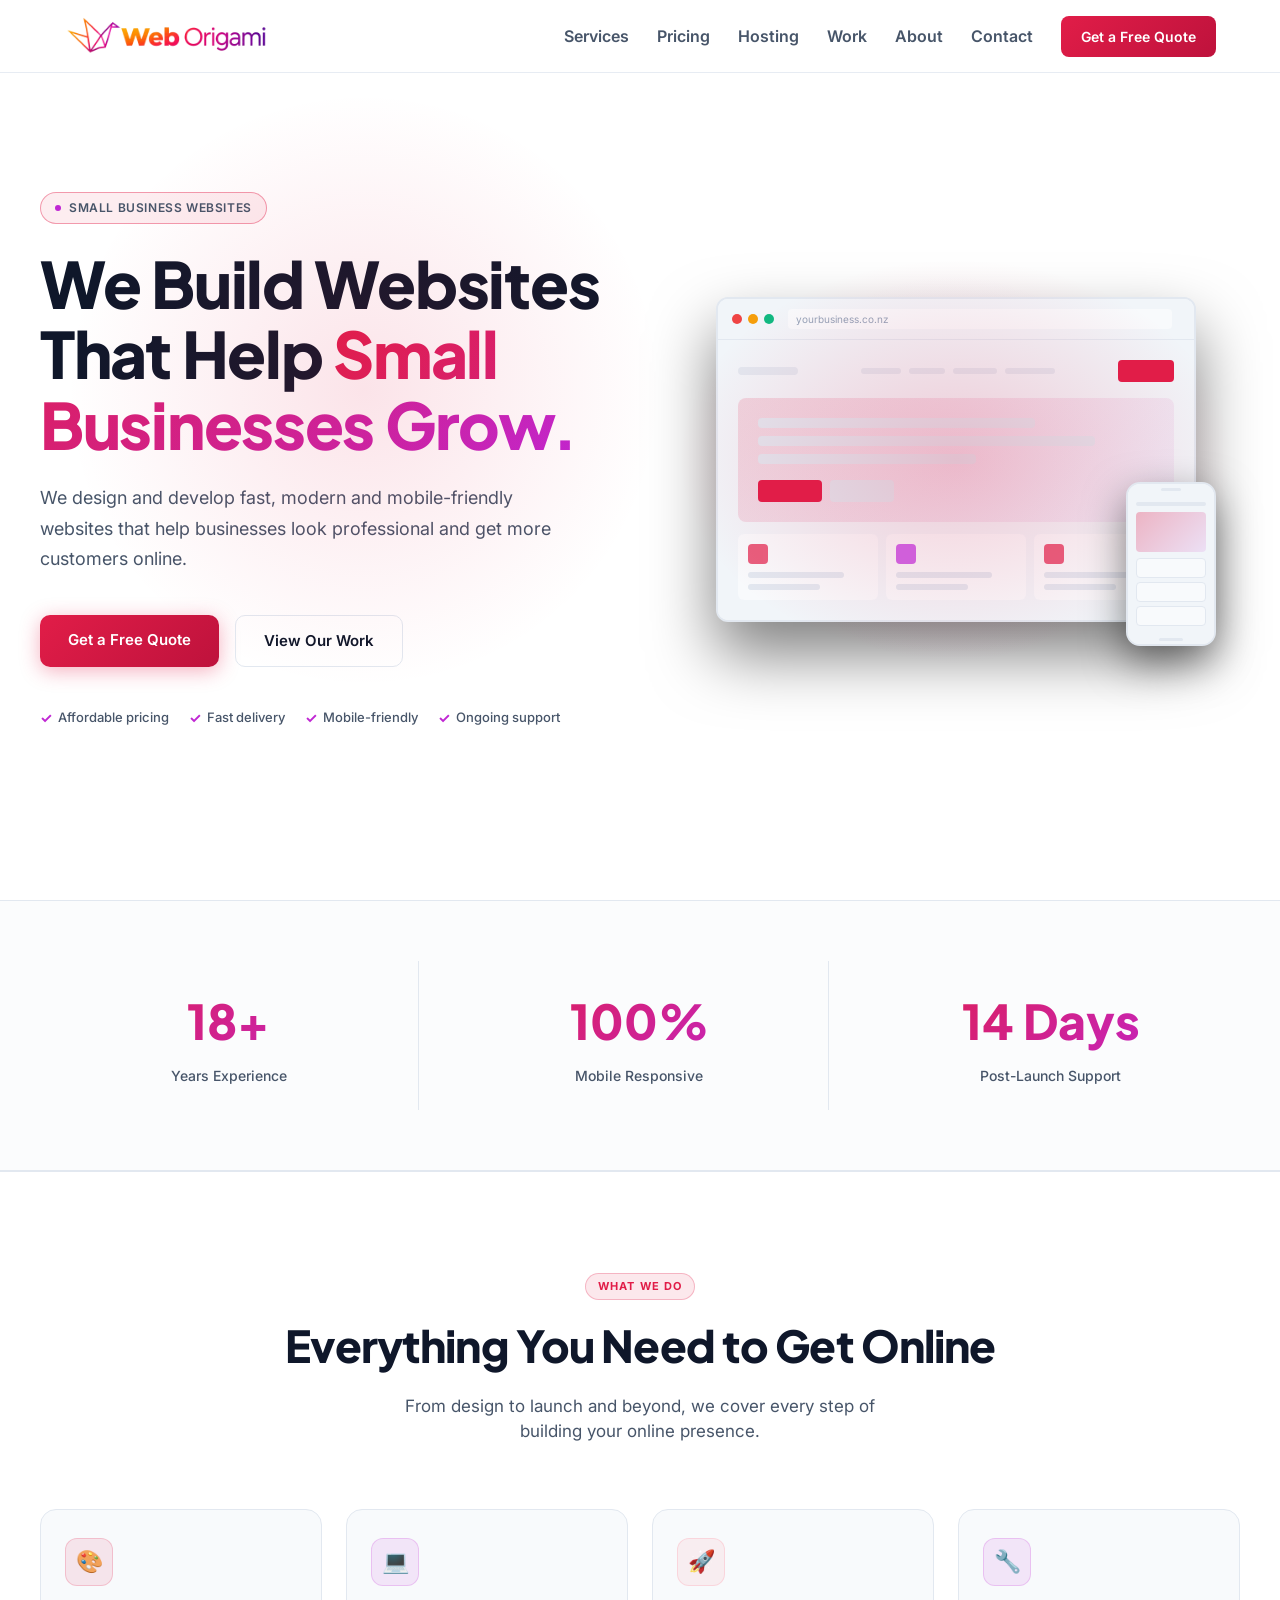
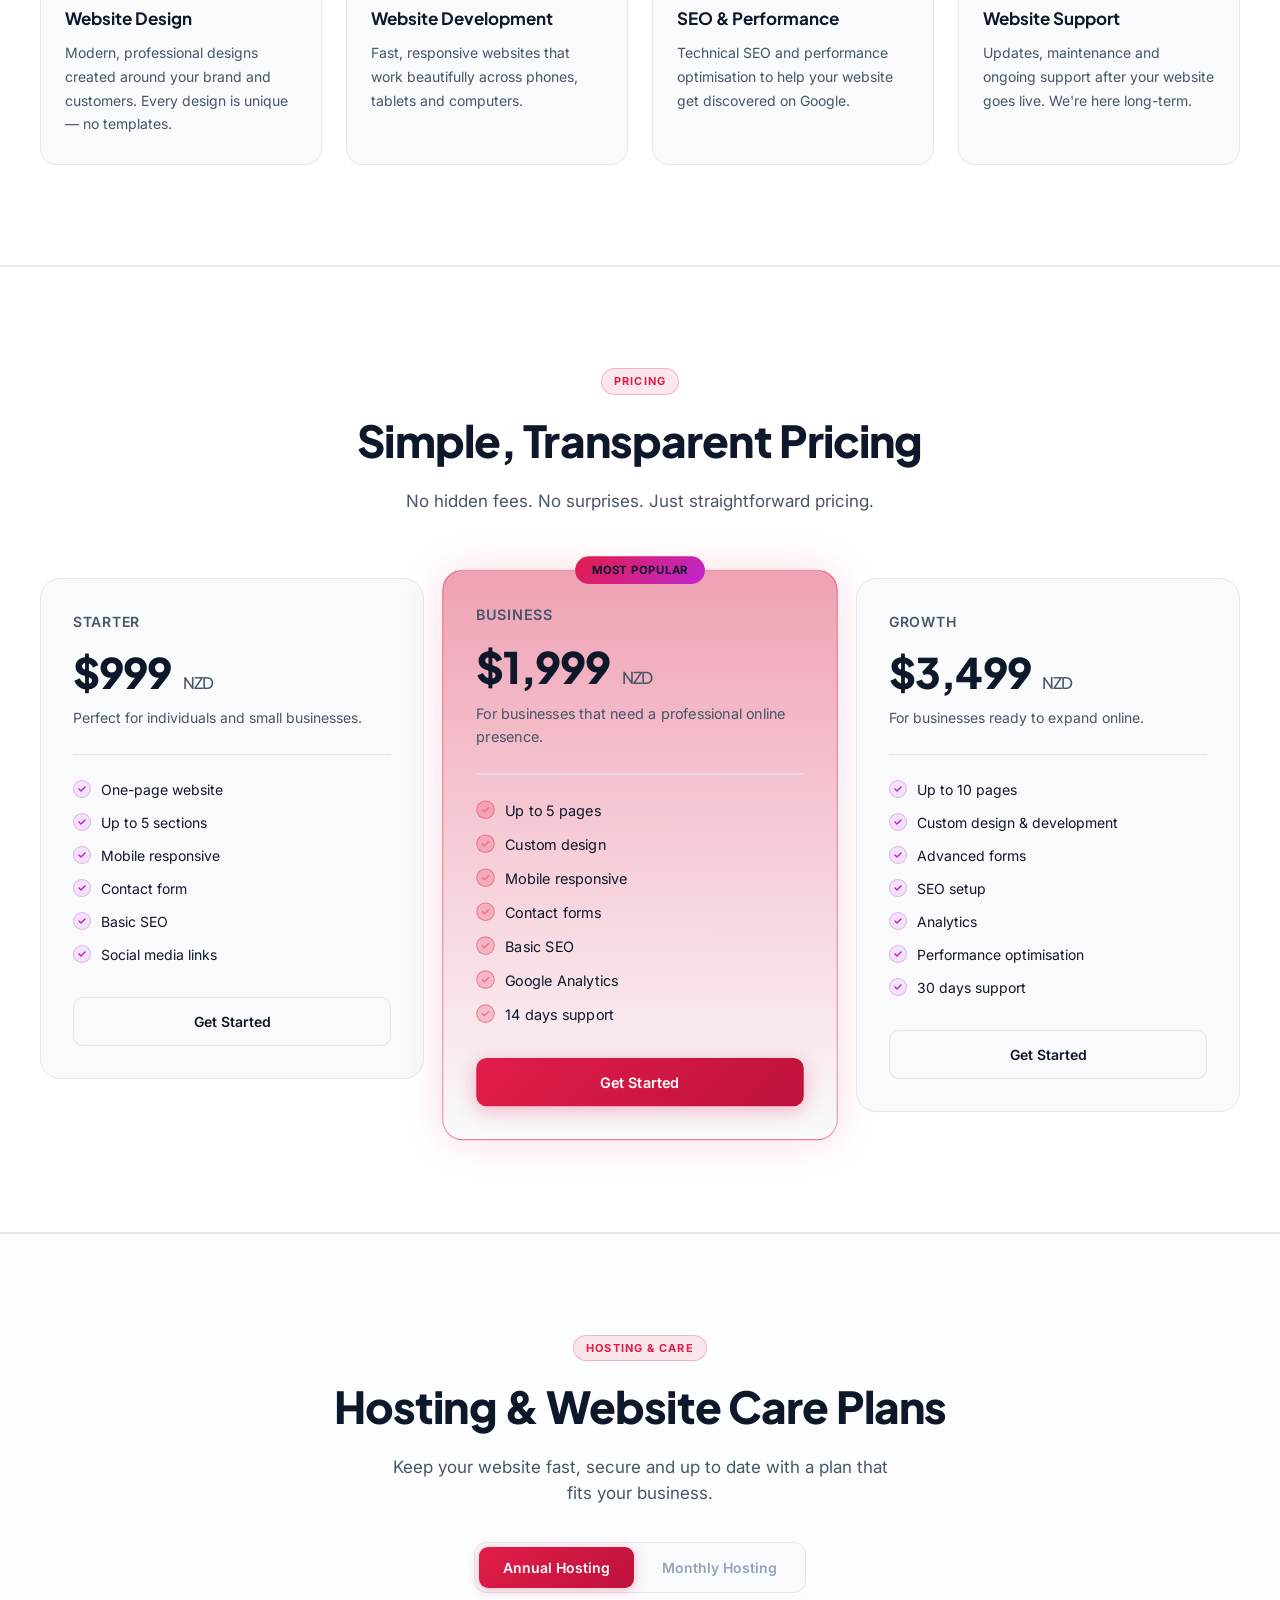
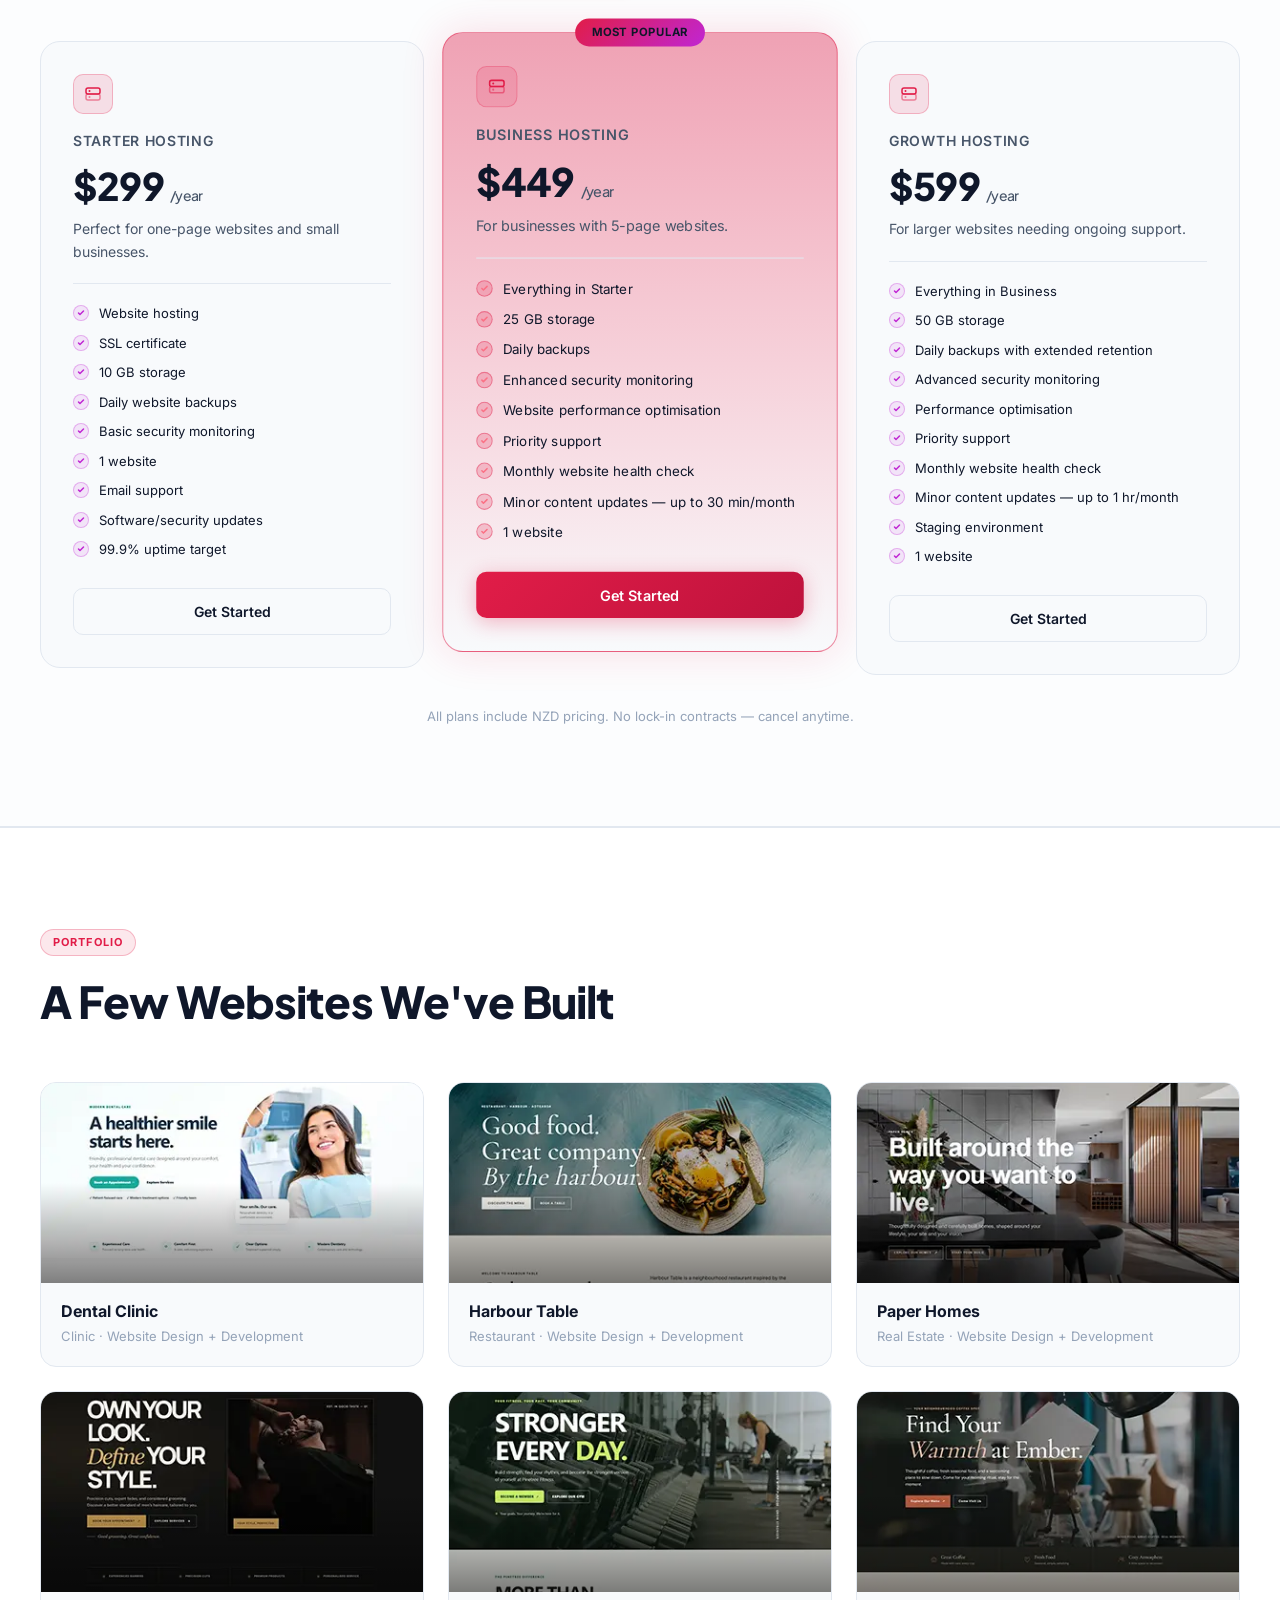
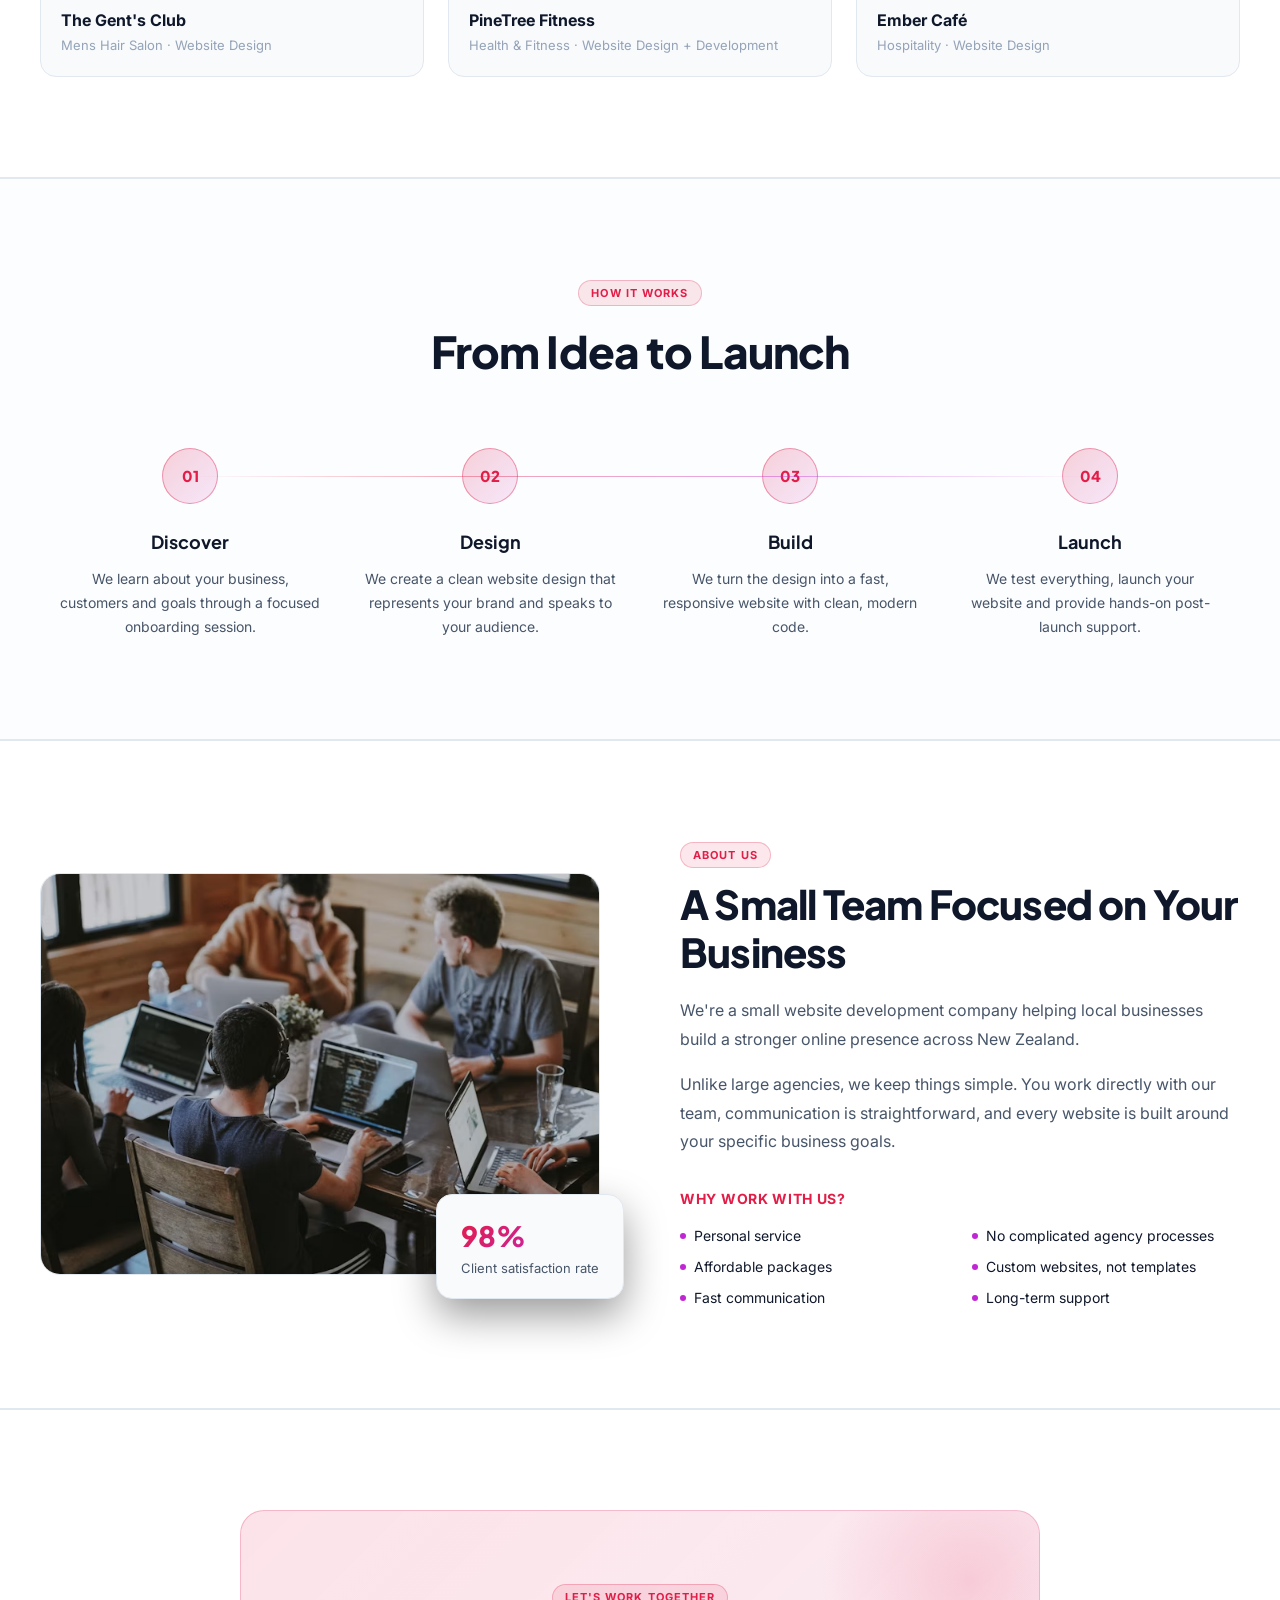
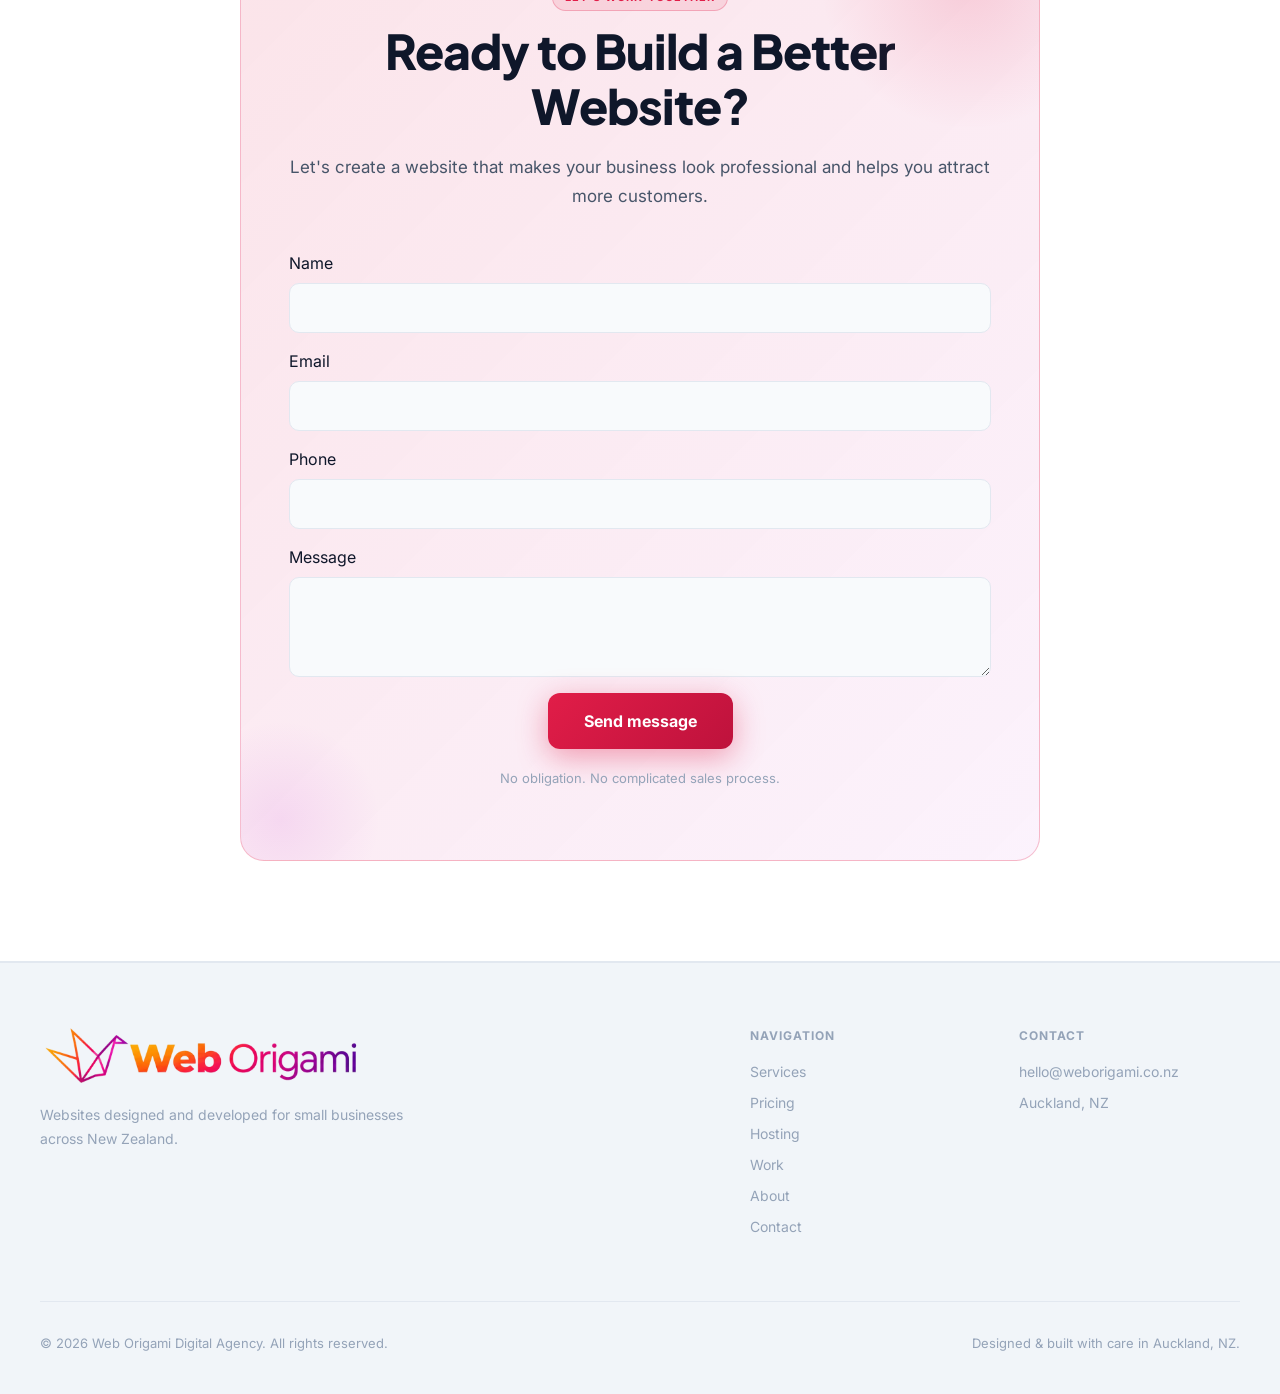
==== index.html @ ed92f31b "MInified CSS" ====
<!DOCTYPE html>
<html lang="en">

<head>
    <title>Web Design & Development NZ | Web Origami</title>
    <meta charset="utf-8" />
    <meta content="width=device-width, initial-scale=1.0" name="viewport" />
    <meta name="description"
        content="Professional website design and development in New Zealand. Web Origami builds fast, mobile-friendly websites for small businesses, with SEO and ongoing support.">
    <meta name="keywords"
        content="web design NZ, website development New Zealand, small business websites, website designer NZ, SEO services NZ">
    <link rel="canonical" href="https://www.weborigami.co.nz/">
    <meta name="robots" content="index, follow">
    <meta property="og:type" content="website">
    <meta property="og:locale" content="en_NZ">
    <meta property="og:site_name" content="Web Origami">
    <meta property="og:title" content="Web Design & Development NZ | Web Origami">
    <meta property="og:description"
        content="Professional website design and development in New Zealand. Web Origami builds fast, mobile-friendly websites for small businesses, with SEO and ongoing support.">
    <meta property="og:url" content="https://www.weborigami.co.nz/">
    <meta property="og:image" content="images/Web-Origami-Logo.webp">
    <link rel=" icon" type="image/x-icon" href="images/favicon.webp">
    <link href="css/style-min.css" id="style-css" media="all" rel="stylesheet" />

    <!-- Google tag (gtag.js) -->
    <script async src="https://www.googletagmanager.com/gtag/js?id=G-0HJK8089E1"></script>
    <script>
        window.dataLayer = window.dataLayer || [];
        function gtag() { dataLayer.push(arguments); }
        gtag('js', new Date());

        gtag('config', 'G-0HJK8089E1');
    </script>
</head>

<body>
    <div id="root">
        <div>
            <nav role="navigation">
                <div>
                    <a href="/" id="logo" role="banner">
                        <img alt="Web Origami Digital Agency" src="images/Web-Origami-Logo.webp" />
                    </a>
                    <div class="desktop-nav">
                        <a href="#services">
                            Services
                        </a>
                        <a href="#pricing">
                            Pricing
                        </a>
                        <a href="#hosting">
                            Hosting
                        </a>
                        <a href="#work">
                            Work
                        </a>
                        <a href="#about">
                            About
                        </a>
                        <a href="#contact">
                            Contact
                        </a>
                        <a class="nav-btn" href="#contact">
                            Get a Free Quote
                        </a>
                    </div>
                    <button class="mobile-burger">
                        <svg fill="none" height="22" viewbox="0 0 22 22" width="22">
                            <path class="mobile-menu-icon" d="M3 6h16M3 11h16M3 16h16" stroke="rgb(15, 23, 42)"
                                stroke-linecap="round" stroke-width="2">
                            </path>
                        </svg>
                    </button>
                </div>
            </nav>
            <main role="main">
                <section id="home">
                    <div class="hero-grid-col1-bg">
                    </div>
                    <div class="hero-grid-col2-bg">
                    </div>
                    <div id="hero-content">
                        <div class="hero-grid">
                            <div>
                                <div class="eyebrow">
                                    <div class="eyebrow-dot">
                                    </div>
                                    <span class="eyebrow-txt">
                                        Small Business Websites
                                    </span>
                                </div>
                                <h1>
                                    We Build Websites That Help
                                    <span>
                                        Small
                                        Businesses Grow.
                                    </span>
                                </h1>
                                <p>
                                    We design and develop fast, modern and mobile-friendly websites that help businesses
                                    look professional and get more customers online.
                                </p>
                                <div class="buttons">
                                    <a class="btn-dark" href="#contact">
                                        Get
                                        a Free Quote
                                    </a>
                                    <a class="btn-light" href="#work">
                                        View
                                        Our Work
                                    </a>
                                </div>
                                <div class="usp-bar">
                                    <div>
                                        <span class="dot">
                                            &checkmark;
                                        </span>
                                        <span class="txt">
                                            Affordable
                                            pricing
                                        </span>
                                    </div>
                                    <div>
                                        <span class="dot">
                                            &checkmark;
                                        </span>
                                        <span class="txt">
                                            Fast
                                            delivery
                                        </span>
                                    </div>
                                    <div>
                                        <span class="dot">
                                            &checkmark;
                                        </span>
                                        <span class="txt">
                                            Mobile-friendly
                                        </span>
                                    </div>
                                    <div>
                                        <span class="dot">
                                            &checkmark;
                                        </span>
                                        <span class="txt">
                                            Ongoing
                                            support
                                        </span>
                                    </div>
                                </div>
                            </div>
                            <div class="hero-mockup inline-style-001">
                                <div class="inline-style-002">
                                    <div class="inline-style-003">
                                    </div>
                                    <div class="inline-style-004">
                                        <div class="inline-style-005">
                                            <div class="inline-style-006">
                                            </div>
                                            <div class="inline-style-007">
                                            </div>
                                            <div class="inline-style-008">
                                            </div>
                                            <div class="inline-style-009">
                                                <span class="inline-style-010">
                                                    yourbusiness.co.nz
                                                </span>
                                            </div>
                                        </div>
                                        <div class="inline-style-011">
                                            <div class="inline-style-012">
                                                <div class="inline-style-013">
                                                </div>
                                                <div class="inline-style-014">
                                                    <div class="inline-style-015">
                                                    </div>
                                                    <div class="inline-style-016">
                                                    </div>
                                                    <div class="inline-style-017">
                                                    </div>
                                                    <div class="inline-style-018">
                                                    </div>
                                                </div>
                                                <div class="inline-style-019">
                                                </div>
                                            </div>
                                            <div class="inline-style-020">
                                                <div class="inline-style-021">
                                                </div>
                                                <div class="inline-style-022">
                                                </div>
                                                <div class="inline-style-023">
                                                </div>
                                                <div class="inline-style-014">
                                                    <div class="inline-style-024">
                                                    </div>
                                                    <div class="inline-style-025">
                                                    </div>
                                                </div>
                                            </div>
                                            <div class="inline-style-026">
                                                <div class="inline-style-027">
                                                    <div class="inline-style-028">
                                                    </div>
                                                    <div class="inline-style-029">
                                                    </div>
                                                    <div class="inline-style-030">
                                                    </div>
                                                </div>
                                                <div class="inline-style-027">
                                                    <div class="inline-style-031">
                                                    </div>
                                                    <div class="inline-style-029">
                                                    </div>
                                                    <div class="inline-style-030">
                                                    </div>
                                                </div>
                                                <div class="inline-style-027">
                                                    <div class="inline-style-028">
                                                    </div>
                                                    <div class="inline-style-029">
                                                    </div>
                                                    <div class="inline-style-030">
                                                    </div>
                                                </div>
                                            </div>
                                        </div>
                                    </div>
                                    <div class="inline-style-032">
                                        <div class="inline-style-033">
                                            <div class="inline-style-034">
                                            </div>
                                        </div>
                                        <div class="inline-style-035">
                                            <div class="inline-style-036">
                                            </div>
                                            <div class="inline-style-037">
                                            </div>
                                            <div class="inline-style-038">
                                            </div>
                                            <div class="inline-style-038">
                                            </div>
                                            <div class="inline-style-039">
                                            </div>
                                        </div>
                                        <div class="inline-style-033">
                                            <div class="inline-style-040">
                                            </div>
                                        </div>
                                    </div>
                                </div>
                            </div>
                        </div>
                    </div>
                </section>
                <section class="inline-style-041">
                    <div class="stats-grid inline-style-042">
                        <!-- <div class="stat-item inline-style-043">
                            <div class="inline-style-044">
                                50+
                            </div>
                            <div class="inline-style-045">
                                Websites Built
                            </div>
                        </div> -->
                        <div class="stat-item inline-style-043">
                            <div class="inline-style-044">
                                18+
                            </div>
                            <div class="inline-style-045">
                                Years Experience
                            </div>
                        </div>
                        <div class="stat-item inline-style-043">
                            <div class="inline-style-044">
                                100%
                            </div>
                            <div class="inline-style-045">
                                Mobile Responsive
                            </div>
                        </div>
                        <div class="stat-item inline-style-046">
                            <div class="inline-style-044">
                                14 Days
                            </div>
                            <div class="inline-style-045">
                                Post-Launch Support
                            </div>
                        </div>
                    </div>
                </section>
                <section class="inline-style-047" id="services">
                    <div class="inline-style-048">
                        <div class="inline-style-049">
                            <div class="inline-style-050">
                                What We Do
                            </div>
                            <h2 class="inline-style-051">
                                Everything You Need to Get Online
                            </h2>
                            <p class="inline-style-052">
                                From
                                design to launch and beyond, we cover every step of building your online presence.
                            </p>
                        </div>
                        <div class="services-grid inline-style-053">
                            <div class="inline-style-054">
                                <div class="inline-style-055">
                                    🎨
                                </div>
                                <h3 class="inline-style-056">
                                    Website Design
                                </h3>
                                <p class="inline-style-057">
                                    Modern, professional
                                    designs created around your brand and customers. Every design is unique &mdash; no
                                    templates.
                                </p>
                            </div>
                            <div class="inline-style-054">
                                <div class="inline-style-058">
                                    💻
                                </div>
                                <h3 class="inline-style-056">
                                    Website Development
                                </h3>
                                <p class="inline-style-057">
                                    Fast, responsive
                                    websites that work beautifully across phones, tablets and computers.
                                </p>
                            </div>
                            <div class="inline-style-054">
                                <div class="inline-style-059">
                                    🚀
                                </div>
                                <h3 class="inline-style-056">
                                    SEO &amp; Performance
                                </h3>
                                <p class="inline-style-057">
                                    Technical SEO and
                                    performance optimisation to help your website get discovered on Google.
                                </p>
                            </div>
                            <div class="inline-style-054">
                                <div class="inline-style-058">
                                    🔧
                                </div>
                                <h3 class="inline-style-056">
                                    Website Support
                                </h3>
                                <p class="inline-style-057">
                                    Updates, maintenance
                                    and ongoing support after your website goes live. We're here long-term.
                                </p>
                            </div>
                        </div>
                    </div>
                </section>
                <section class="inline-style-047" id="pricing">
                    <div class="inline-style-048">
                        <div class="inline-style-049">
                            <div class="inline-style-050">
                                Pricing
                            </div>
                            <h2 class="inline-style-051">
                                Simple, Transparent Pricing
                            </h2>
                            <p class="inline-style-060">
                                No hidden fees. No surprises. Just
                                straightforward pricing.
                            </p>
                        </div>
                        <div class="pricing-grid inline-style-061">
                            <div class="inline-style-062">
                                <div class="inline-style-063">
                                    Starter
                                </div>
                                <div class="inline-style-064">
                                    $999
                                    <span class="inline-style-065">
                                        NZD
                                    </span>
                                </div>
                                <p class="inline-style-066">
                                    Perfect for individuals and small businesses.
                                </p>
                                <div class="inline-style-067">
                                    <div class="inline-style-068">
                                        <div class="inline-style-069">
                                            <svg height="10" viewbox="0 0 10 10" width="10">
                                                <path d="M2 5l2 2 4-4" fill="none" stroke="#C026D3"
                                                    stroke-linecap="round" stroke-linejoin="round" stroke-width="1.5">
                                                </path>
                                            </svg>
                                        </div>
                                        <span class="inline-style-070">
                                            One-page
                                            website
                                        </span>
                                    </div>
                                    <div class="inline-style-068">
                                        <div class="inline-style-069">
                                            <svg height="10" viewbox="0 0 10 10" width="10">
                                                <path d="M2 5l2 2 4-4" fill="none" stroke="#C026D3"
                                                    stroke-linecap="round" stroke-linejoin="round" stroke-width="1.5">
                                                </path>
                                            </svg>
                                        </div>
                                        <span class="inline-style-070">
                                            Up to 5
                                            sections
                                        </span>
                                    </div>
                                    <div class="inline-style-068">
                                        <div class="inline-style-069">
                                            <svg height="10" viewbox="0 0 10 10" width="10">
                                                <path d="M2 5l2 2 4-4" fill="none" stroke="#C026D3"
                                                    stroke-linecap="round" stroke-linejoin="round" stroke-width="1.5">
                                                </path>
                                            </svg>
                                        </div>
                                        <span class="inline-style-070">
                                            Mobile
                                            responsive
                                        </span>
                                    </div>
                                    <div class="inline-style-068">
                                        <div class="inline-style-069">
                                            <svg height="10" viewbox="0 0 10 10" width="10">
                                                <path d="M2 5l2 2 4-4" fill="none" stroke="#C026D3"
                                                    stroke-linecap="round" stroke-linejoin="round" stroke-width="1.5">
                                                </path>
                                            </svg>
                                        </div>
                                        <span class="inline-style-070">
                                            Contact
                                            form
                                        </span>
                                    </div>
                                    <div class="inline-style-068">
                                        <div class="inline-style-069">
                                            <svg height="10" viewbox="0 0 10 10" width="10">
                                                <path d="M2 5l2 2 4-4" fill="none" stroke="#C026D3"
                                                    stroke-linecap="round" stroke-linejoin="round" stroke-width="1.5">
                                                </path>
                                            </svg>
                                        </div>
                                        <span class="inline-style-070">
                                            Basic
                                            SEO
                                        </span>
                                    </div>
                                    <div class="inline-style-068">
                                        <div class="inline-style-069">
                                            <svg height="10" viewbox="0 0 10 10" width="10">
                                                <path d="M2 5l2 2 4-4" fill="none" stroke="#C026D3"
                                                    stroke-linecap="round" stroke-linejoin="round" stroke-width="1.5">
                                                </path>
                                            </svg>
                                        </div>
                                        <span class="inline-style-070">
                                            Social media
                                            links
                                        </span>
                                    </div>
                                </div>
                                <a class="inline-style-071" href="#contact">
                                    Get
                                    Started
                                </a>
                            </div>
                            <div class="inline-style-072">
                                <div class="inline-style-073">
                                    Most Popular
                                </div>
                                <div class="inline-style-063">
                                    Business
                                </div>
                                <div class="inline-style-064">
                                    $1,999
                                    <span class="inline-style-065">
                                        NZD
                                    </span>
                                </div>
                                <p class="inline-style-066">
                                    For businesses that need a professional online presence.
                                </p>
                                <div class="inline-style-067">
                                    <div class="inline-style-068">
                                        <div class="inline-style-074">
                                            <svg height="10" viewbox="0 0 10 10" width="10">
                                                <path d="M2 5l2 2 4-4" fill="none" stroke="#FB7185"
                                                    stroke-linecap="round" stroke-linejoin="round" stroke-width="1.5">
                                                </path>
                                            </svg>
                                        </div>
                                        <span class="inline-style-070">
                                            Up to 5
                                            pages
                                        </span>
                                    </div>
                                    <div class="inline-style-068">
                                        <div class="inline-style-074">
                                            <svg height="10" viewbox="0 0 10 10" width="10">
                                                <path d="M2 5l2 2 4-4" fill="none" stroke="#FB7185"
                                                    stroke-linecap="round" stroke-linejoin="round" stroke-width="1.5">
                                                </path>
                                            </svg>
                                        </div>
                                        <span class="inline-style-070">
                                            Custom
                                            design
                                        </span>
                                    </div>
                                    <div class="inline-style-068">
                                        <div class="inline-style-074">
                                            <svg height="10" viewbox="0 0 10 10" width="10">
                                                <path d="M2 5l2 2 4-4" fill="none" stroke="#FB7185"
                                                    stroke-linecap="round" stroke-linejoin="round" stroke-width="1.5">
                                                </path>
                                            </svg>
                                        </div>
                                        <span class="inline-style-070">
                                            Mobile
                                            responsive
                                        </span>
                                    </div>
                                    <div class="inline-style-068">
                                        <div class="inline-style-074">
                                            <svg height="10" viewbox="0 0 10 10" width="10">
                                                <path d="M2 5l2 2 4-4" fill="none" stroke="#FB7185"
                                                    stroke-linecap="round" stroke-linejoin="round" stroke-width="1.5">
                                                </path>
                                            </svg>
                                        </div>
                                        <span class="inline-style-070">
                                            Contact
                                            forms
                                        </span>
                                    </div>
                                    <div class="inline-style-068">
                                        <div class="inline-style-074">
                                            <svg height="10" viewbox="0 0 10 10" width="10">
                                                <path d="M2 5l2 2 4-4" fill="none" stroke="#FB7185"
                                                    stroke-linecap="round" stroke-linejoin="round" stroke-width="1.5">
                                                </path>
                                            </svg>
                                        </div>
                                        <span class="inline-style-070">
                                            Basic
                                            SEO
                                        </span>
                                    </div>
                                    <div class="inline-style-068">
                                        <div class="inline-style-074">
                                            <svg height="10" viewbox="0 0 10 10" width="10">
                                                <path d="M2 5l2 2 4-4" fill="none" stroke="#FB7185"
                                                    stroke-linecap="round" stroke-linejoin="round" stroke-width="1.5">
                                                </path>
                                            </svg>
                                        </div>
                                        <span class="inline-style-070">
                                            Google
                                            Analytics
                                        </span>
                                    </div>
                                    <div class="inline-style-068">
                                        <div class="inline-style-074">
                                            <svg height="10" viewbox="0 0 10 10" width="10">
                                                <path d="M2 5l2 2 4-4" fill="none" stroke="#FB7185"
                                                    stroke-linecap="round" stroke-linejoin="round" stroke-width="1.5">
                                                </path>
                                            </svg>
                                        </div>
                                        <span class="inline-style-070">
                                            14 days
                                            support
                                        </span>
                                    </div>
                                </div>
                                <a class="inline-style-075" href="#contact">
                                    Get
                                    Started
                                </a>
                            </div>
                            <div class="inline-style-062">
                                <div class="inline-style-063">
                                    Growth
                                </div>
                                <div class="inline-style-064">
                                    $3,499
                                    <span class="inline-style-065">
                                        NZD
                                    </span>
                                </div>
                                <p class="inline-style-066">
                                    For businesses ready to expand online.
                                </p>
                                <div class="inline-style-067">
                                    <div class="inline-style-068">
                                        <div class="inline-style-069">
                                            <svg height="10" viewbox="0 0 10 10" width="10">
                                                <path d="M2 5l2 2 4-4" fill="none" stroke="#C026D3"
                                                    stroke-linecap="round" stroke-linejoin="round" stroke-width="1.5">
                                                </path>
                                            </svg>
                                        </div>
                                        <span class="inline-style-070">
                                            Up to 10
                                            pages
                                        </span>
                                    </div>
                                    <div class="inline-style-068">
                                        <div class="inline-style-069">
                                            <svg height="10" viewbox="0 0 10 10" width="10">
                                                <path d="M2 5l2 2 4-4" fill="none" stroke="#C026D3"
                                                    stroke-linecap="round" stroke-linejoin="round" stroke-width="1.5">
                                                </path>
                                            </svg>
                                        </div>
                                        <span class="inline-style-070">
                                            Custom design
                                            &amp; development
                                        </span>
                                    </div>
                                    <div class="inline-style-068">
                                        <div class="inline-style-069">
                                            <svg height="10" viewbox="0 0 10 10" width="10">
                                                <path d="M2 5l2 2 4-4" fill="none" stroke="#C026D3"
                                                    stroke-linecap="round" stroke-linejoin="round" stroke-width="1.5">
                                                </path>
                                            </svg>
                                        </div>
                                        <span class="inline-style-070">
                                            Advanced
                                            forms
                                        </span>
                                    </div>
                                    <div class="inline-style-068">
                                        <div class="inline-style-069">
                                            <svg height="10" viewbox="0 0 10 10" width="10">
                                                <path d="M2 5l2 2 4-4" fill="none" stroke="#C026D3"
                                                    stroke-linecap="round" stroke-linejoin="round" stroke-width="1.5">
                                                </path>
                                            </svg>
                                        </div>
                                        <span class="inline-style-070">
                                            SEO
                                            setup
                                        </span>
                                    </div>
                                    <div class="inline-style-068">
                                        <div class="inline-style-069">
                                            <svg height="10" viewbox="0 0 10 10" width="10">
                                                <path d="M2 5l2 2 4-4" fill="none" stroke="#C026D3"
                                                    stroke-linecap="round" stroke-linejoin="round" stroke-width="1.5">
                                                </path>
                                            </svg>
                                        </div>
                                        <span class="inline-style-070">
                                            Analytics
                                        </span>
                                    </div>
                                    <div class="inline-style-068">
                                        <div class="inline-style-069">
                                            <svg height="10" viewbox="0 0 10 10" width="10">
                                                <path d="M2 5l2 2 4-4" fill="none" stroke="#C026D3"
                                                    stroke-linecap="round" stroke-linejoin="round" stroke-width="1.5">
                                                </path>
                                            </svg>
                                        </div>
                                        <span class="inline-style-070">
                                            Performance
                                            optimisation
                                        </span>
                                    </div>
                                    <div class="inline-style-068">
                                        <div class="inline-style-069">
                                            <svg height="10" viewbox="0 0 10 10" width="10">
                                                <path d="M2 5l2 2 4-4" fill="none" stroke="#C026D3"
                                                    stroke-linecap="round" stroke-linejoin="round" stroke-width="1.5">
                                                </path>
                                            </svg>
                                        </div>
                                        <span class="inline-style-070">
                                            30 days
                                            support
                                        </span>
                                    </div>
                                </div>
                                <a class="inline-style-071" href="#contact">
                                    Get
                                    Started
                                </a>
                            </div>
                        </div>
                    </div>
                </section>
                <section class="inline-style-076" id="hosting">
                    <div class="inline-style-048">
                        <div class="inline-style-077">
                            <div class="inline-style-050">
                                Hosting &amp; Care
                            </div>
                            <h2 class="inline-style-051">
                                Hosting &amp; Website Care Plans
                            </h2>
                            <p class="inline-style-078">
                                Keep your website fast, secure and up to date with a plan that fits your business.
                            </p>
                            <div class="inline-style-079">
                                <button id="annualhosting" class="inline-style-080">
                                    Annual
                                    Hosting
                                </button>
                                <button id="monthlyhosting" class="inline-style-081">
                                    Monthly
                                    Hosting
                                </button>
                            </div>
                        </div>
                        <div class="hosting-grid inline-style-061">
                            <div id="starterhosting" class="inline-style-062">
                                <div class="inline-style-082">
                                    <svg fill="none" height="18" viewbox="0 0 18 18" width="18">
                                        <path d="M2 5a2 2 0 012-2h10a2 2 0 012 2v2a2 2 0 01-2 2H4a2 2 0 01-2-2V5z"
                                            stroke="#E11D48" stroke-width="1.5">
                                        </path>
                                        <path d="M2 11a2 2 0 012-2h10a2 2 0 012 2v2a2 2 0 01-2 2H4a2 2 0 01-2-2v-2z"
                                            stroke="#E11D48" stroke-opacity="0.5" stroke-width="1.5">
                                        </path>
                                        <circle cx="5.5" cy="6" fill="#E11D48" r="1">
                                        </circle>
                                        <circle cx="5.5" cy="12" fill="#E11D48" fill-opacity="0.5" r="1">
                                        </circle>
                                    </svg>
                                </div>
                                <div class="inline-style-083">
                                    Starter Hosting
                                </div>
                                <div class="inline-style-084">
                                    $<span class="price">299</span>
                                    <span class="inline-style-045">
                                        /year
                                    </span>
                                </div>
                                <p class="inline-style-085">
                                    Perfect for one-page websites and small businesses.
                                </p>
                                <div class="inline-style-086">
                                    <div class="inline-style-087">
                                        <div class="inline-style-088">
                                            <svg height="8" viewbox="0 0 8 8" width="8">
                                                <path d="M1.5 4l1.5 1.5L6.5 2" fill="none" stroke="#C026D3"
                                                    stroke-linecap="round" stroke-linejoin="round" stroke-width="1.5">
                                                </path>
                                            </svg>
                                        </div>
                                        <span class="inline-style-089">
                                            Website
                                            hosting
                                        </span>
                                    </div>
                                    <div class="inline-style-087">
                                        <div class="inline-style-088">
                                            <svg height="8" viewbox="0 0 8 8" width="8">
                                                <path d="M1.5 4l1.5 1.5L6.5 2" fill="none" stroke="#C026D3"
                                                    stroke-linecap="round" stroke-linejoin="round" stroke-width="1.5">
                                                </path>
                                            </svg>
                                        </div>
                                        <span class="inline-style-089">
                                            SSL
                                            certificate
                                        </span>
                                    </div>
                                    <div class="inline-style-087">
                                        <div class="inline-style-088">
                                            <svg height="8" viewbox="0 0 8 8" width="8">
                                                <path d="M1.5 4l1.5 1.5L6.5 2" fill="none" stroke="#C026D3"
                                                    stroke-linecap="round" stroke-linejoin="round" stroke-width="1.5">
                                                </path>
                                            </svg>
                                        </div>
                                        <span class="inline-style-089">
                                            10 GB
                                            storage
                                        </span>
                                    </div>
                                    <div class="inline-style-087">
                                        <div class="inline-style-088">
                                            <svg height="8" viewbox="0 0 8 8" width="8">
                                                <path d="M1.5 4l1.5 1.5L6.5 2" fill="none" stroke="#C026D3"
                                                    stroke-linecap="round" stroke-linejoin="round" stroke-width="1.5">
                                                </path>
                                            </svg>
                                        </div>
                                        <span class="inline-style-089">
                                            Daily
                                            website
                                            backups
                                        </span>
                                    </div>
                                    <div class="inline-style-087">
                                        <div class="inline-style-088">
                                            <svg height="8" viewbox="0 0 8 8" width="8">
                                                <path d="M1.5 4l1.5 1.5L6.5 2" fill="none" stroke="#C026D3"
                                                    stroke-linecap="round" stroke-linejoin="round" stroke-width="1.5">
                                                </path>
                                            </svg>
                                        </div>
                                        <span class="inline-style-089">
                                            Basic
                                            security monitoring
                                        </span>
                                    </div>
                                    <div class="inline-style-087">
                                        <div class="inline-style-088">
                                            <svg height="8" viewbox="0 0 8 8" width="8">
                                                <path d="M1.5 4l1.5 1.5L6.5 2" fill="none" stroke="#C026D3"
                                                    stroke-linecap="round" stroke-linejoin="round" stroke-width="1.5">
                                                </path>
                                            </svg>
                                        </div>
                                        <span class="inline-style-089">
                                            1
                                            website
                                        </span>
                                    </div>
                                    <div class="inline-style-087">
                                        <div class="inline-style-088">
                                            <svg height="8" viewbox="0 0 8 8" width="8">
                                                <path d="M1.5 4l1.5 1.5L6.5 2" fill="none" stroke="#C026D3"
                                                    stroke-linecap="round" stroke-linejoin="round" stroke-width="1.5">
                                                </path>
                                            </svg>
                                        </div>
                                        <span class="inline-style-089">
                                            Email
                                            support
                                        </span>
                                    </div>
                                    <div class="inline-style-087">
                                        <div class="inline-style-088">
                                            <svg height="8" viewbox="0 0 8 8" width="8">
                                                <path d="M1.5 4l1.5 1.5L6.5 2" fill="none" stroke="#C026D3"
                                                    stroke-linecap="round" stroke-linejoin="round" stroke-width="1.5">
                                                </path>
                                            </svg>
                                        </div>
                                        <span class="inline-style-089">
                                            Software/security
                                            updates
                                        </span>
                                    </div>
                                    <div class="inline-style-087">
                                        <div class="inline-style-088">
                                            <svg height="8" viewbox="0 0 8 8" width="8">
                                                <path d="M1.5 4l1.5 1.5L6.5 2" fill="none" stroke="#C026D3"
                                                    stroke-linecap="round" stroke-linejoin="round" stroke-width="1.5">
                                                </path>
                                            </svg>
                                        </div>
                                        <span class="inline-style-089">
                                            99.9%
                                            uptime
                                            target
                                        </span>
                                    </div>
                                </div>
                                <a class="inline-style-090" href="#contact">
                                    Get
                                    Started
                                </a>
                            </div>
                            <div id="businesshosting" class="inline-style-072">
                                <div class="inline-style-073">
                                    Most Popular
                                </div>
                                <div class="inline-style-082">
                                    <svg fill="none" height="18" viewbox="0 0 18 18" width="18">
                                        <path d="M2 5a2 2 0 012-2h10a2 2 0 012 2v2a2 2 0 01-2 2H4a2 2 0 01-2-2V5z"
                                            stroke="#E11D48" stroke-width="1.5">
                                        </path>
                                        <path d="M2 11a2 2 0 012-2h10a2 2 0 012 2v2a2 2 0 01-2 2H4a2 2 0 01-2-2v-2z"
                                            stroke="#E11D48" stroke-opacity="0.5" stroke-width="1.5">
                                        </path>
                                        <circle cx="5.5" cy="6" fill="#E11D48" r="1">
                                        </circle>
                                        <circle cx="5.5" cy="12" fill="#E11D48" fill-opacity="0.5" r="1">
                                        </circle>
                                    </svg>
                                </div>
                                <div class="inline-style-083">
                                    Business Hosting
                                </div>
                                <div class="inline-style-084">
                                    $<span class="price">449</span>
                                    <span class="inline-style-045">
                                        /year
                                    </span>
                                </div>
                                <p class="inline-style-085">
                                    For businesses with 5-page websites.
                                </p>
                                <div class="inline-style-086">
                                    <div class="inline-style-087">
                                        <div class="inline-style-091">
                                            <svg height="8" viewbox="0 0 8 8" width="8">
                                                <path d="M1.5 4l1.5 1.5L6.5 2" fill="none" stroke="#FB7185"
                                                    stroke-linecap="round" stroke-linejoin="round" stroke-width="1.5">
                                                </path>
                                            </svg>
                                        </div>
                                        <span class="inline-style-089">
                                            Everything in
                                            Starter
                                        </span>
                                    </div>
                                    <div class="inline-style-087">
                                        <div class="inline-style-091">
                                            <svg height="8" viewbox="0 0 8 8" width="8">
                                                <path d="M1.5 4l1.5 1.5L6.5 2" fill="none" stroke="#FB7185"
                                                    stroke-linecap="round" stroke-linejoin="round" stroke-width="1.5">
                                                </path>
                                            </svg>
                                        </div>
                                        <span class="inline-style-089">
                                            25 GB
                                            storage
                                        </span>
                                    </div>
                                    <div class="inline-style-087">
                                        <div class="inline-style-091">
                                            <svg height="8" viewbox="0 0 8 8" width="8">
                                                <path d="M1.5 4l1.5 1.5L6.5 2" fill="none" stroke="#FB7185"
                                                    stroke-linecap="round" stroke-linejoin="round" stroke-width="1.5">
                                                </path>
                                            </svg>
                                        </div>
                                        <span class="inline-style-089">
                                            Daily
                                            backups
                                        </span>
                                    </div>
                                    <div class="inline-style-087">
                                        <div class="inline-style-091">
                                            <svg height="8" viewbox="0 0 8 8" width="8">
                                                <path d="M1.5 4l1.5 1.5L6.5 2" fill="none" stroke="#FB7185"
                                                    stroke-linecap="round" stroke-linejoin="round" stroke-width="1.5">
                                                </path>
                                            </svg>
                                        </div>
                                        <span class="inline-style-089">
                                            Enhanced
                                            security monitoring
                                        </span>
                                    </div>
                                    <div class="inline-style-087">
                                        <div class="inline-style-091">
                                            <svg height="8" viewbox="0 0 8 8" width="8">
                                                <path d="M1.5 4l1.5 1.5L6.5 2" fill="none" stroke="#FB7185"
                                                    stroke-linecap="round" stroke-linejoin="round" stroke-width="1.5">
                                                </path>
                                            </svg>
                                        </div>
                                        <span class="inline-style-089">
                                            Website
                                            performance optimisation
                                        </span>
                                    </div>
                                    <div class="inline-style-087">
                                        <div class="inline-style-091">
                                            <svg height="8" viewbox="0 0 8 8" width="8">
                                                <path d="M1.5 4l1.5 1.5L6.5 2" fill="none" stroke="#FB7185"
                                                    stroke-linecap="round" stroke-linejoin="round" stroke-width="1.5">
                                                </path>
                                            </svg>
                                        </div>
                                        <span class="inline-style-089">
                                            Priority
                                            support
                                        </span>
                                    </div>
                                    <div class="inline-style-087">
                                        <div class="inline-style-091">
                                            <svg height="8" viewbox="0 0 8 8" width="8">
                                                <path d="M1.5 4l1.5 1.5L6.5 2" fill="none" stroke="#FB7185"
                                                    stroke-linecap="round" stroke-linejoin="round" stroke-width="1.5">
                                                </path>
                                            </svg>
                                        </div>
                                        <span class="inline-style-089">
                                            Monthly
                                            website health check
                                        </span>
                                    </div>
                                    <div class="inline-style-087">
                                        <div class="inline-style-091">
                                            <svg height="8" viewbox="0 0 8 8" width="8">
                                                <path d="M1.5 4l1.5 1.5L6.5 2" fill="none" stroke="#FB7185"
                                                    stroke-linecap="round" stroke-linejoin="round" stroke-width="1.5">
                                                </path>
                                            </svg>
                                        </div>
                                        <span class="inline-style-089">
                                            Minor
                                            content
                                            updates &mdash; up to 30 min/month
                                        </span>
                                    </div>
                                    <div class="inline-style-087">
                                        <div class="inline-style-091">
                                            <svg height="8" viewbox="0 0 8 8" width="8">
                                                <path d="M1.5 4l1.5 1.5L6.5 2" fill="none" stroke="#FB7185"
                                                    stroke-linecap="round" stroke-linejoin="round" stroke-width="1.5">
                                                </path>
                                            </svg>
                                        </div>
                                        <span class="inline-style-089">
                                            1
                                            website
                                        </span>
                                    </div>
                                </div>
                                <a class="inline-style-092" href="#contact">
                                    Get
                                    Started
                                </a>
                            </div>
                            <div id="growthhosting" class="inline-style-062">
                                <div class="inline-style-082">
                                    <svg fill="none" height="18" viewbox="0 0 18 18" width="18">
                                        <path d="M2 5a2 2 0 012-2h10a2 2 0 012 2v2a2 2 0 01-2 2H4a2 2 0 01-2-2V5z"
                                            stroke="#E11D48" stroke-width="1.5">
                                        </path>
                                        <path d="M2 11a2 2 0 012-2h10a2 2 0 012 2v2a2 2 0 01-2 2H4a2 2 0 01-2-2v-2z"
                                            stroke="#E11D48" stroke-opacity="0.5" stroke-width="1.5">
                                        </path>
                                        <circle cx="5.5" cy="6" fill="#E11D48" r="1">
                                        </circle>
                                        <circle cx="5.5" cy="12" fill="#E11D48" fill-opacity="0.5" r="1">
                                        </circle>
                                    </svg>
                                </div>
                                <div class="inline-style-083">
                                    Growth Hosting
                                </div>
                                <div class="inline-style-084">
                                    $<span class="price">599</span>
                                    <span class="inline-style-045">
                                        /year
                                    </span>
                                </div>
                                <p class="inline-style-085">
                                    For larger websites needing ongoing support.
                                </p>
                                <div class="inline-style-086">
                                    <div class="inline-style-087">
                                        <div class="inline-style-088">
                                            <svg height="8" viewbox="0 0 8 8" width="8">
                                                <path d="M1.5 4l1.5 1.5L6.5 2" fill="none" stroke="#C026D3"
                                                    stroke-linecap="round" stroke-linejoin="round" stroke-width="1.5">
                                                </path>
                                            </svg>
                                        </div>
                                        <span class="inline-style-089">
                                            Everything in
                                            Business
                                        </span>
                                    </div>
                                    <div class="inline-style-087">
                                        <div class="inline-style-088">
                                            <svg height="8" viewbox="0 0 8 8" width="8">
                                                <path d="M1.5 4l1.5 1.5L6.5 2" fill="none" stroke="#C026D3"
                                                    stroke-linecap="round" stroke-linejoin="round" stroke-width="1.5">
                                                </path>
                                            </svg>
                                        </div>
                                        <span class="inline-style-089">
                                            50 GB
                                            storage
                                        </span>
                                    </div>
                                    <div class="inline-style-087">
                                        <div class="inline-style-088">
                                            <svg height="8" viewbox="0 0 8 8" width="8">
                                                <path d="M1.5 4l1.5 1.5L6.5 2" fill="none" stroke="#C026D3"
                                                    stroke-linecap="round" stroke-linejoin="round" stroke-width="1.5">
                                                </path>
                                            </svg>
                                        </div>
                                        <span class="inline-style-089">
                                            Daily
                                            backups
                                            with extended retention
                                        </span>
                                    </div>
                                    <div class="inline-style-087">
                                        <div class="inline-style-088">
                                            <svg height="8" viewbox="0 0 8 8" width="8">
                                                <path d="M1.5 4l1.5 1.5L6.5 2" fill="none" stroke="#C026D3"
                                                    stroke-linecap="round" stroke-linejoin="round" stroke-width="1.5">
                                                </path>
                                            </svg>
                                        </div>
                                        <span class="inline-style-089">
                                            Advanced
                                            security monitoring
                                        </span>
                                    </div>
                                    <div class="inline-style-087">
                                        <div class="inline-style-088">
                                            <svg height="8" viewbox="0 0 8 8" width="8">
                                                <path d="M1.5 4l1.5 1.5L6.5 2" fill="none" stroke="#C026D3"
                                                    stroke-linecap="round" stroke-linejoin="round" stroke-width="1.5">
                                                </path>
                                            </svg>
                                        </div>
                                        <span class="inline-style-089">
                                            Performance
                                            optimisation
                                        </span>
                                    </div>
                                    <div class="inline-style-087">
                                        <div class="inline-style-088">
                                            <svg height="8" viewbox="0 0 8 8" width="8">
                                                <path d="M1.5 4l1.5 1.5L6.5 2" fill="none" stroke="#C026D3"
                                                    stroke-linecap="round" stroke-linejoin="round" stroke-width="1.5">
                                                </path>
                                            </svg>
                                        </div>
                                        <span class="inline-style-089">
                                            Priority
                                            support
                                        </span>
                                    </div>
                                    <div class="inline-style-087">
                                        <div class="inline-style-088">
                                            <svg height="8" viewbox="0 0 8 8" width="8">
                                                <path d="M1.5 4l1.5 1.5L6.5 2" fill="none" stroke="#C026D3"
                                                    stroke-linecap="round" stroke-linejoin="round" stroke-width="1.5">
                                                </path>
                                            </svg>
                                        </div>
                                        <span class="inline-style-089">
                                            Monthly
                                            website health check
                                        </span>
                                    </div>
                                    <div class="inline-style-087">
                                        <div class="inline-style-088">
                                            <svg height="8" viewbox="0 0 8 8" width="8">
                                                <path d="M1.5 4l1.5 1.5L6.5 2" fill="none" stroke="#C026D3"
                                                    stroke-linecap="round" stroke-linejoin="round" stroke-width="1.5">
                                                </path>
                                            </svg>
                                        </div>
                                        <span class="inline-style-089">
                                            Minor
                                            content
                                            updates &mdash; up to 1 hr/month
                                        </span>
                                    </div>
                                    <div class="inline-style-087">
                                        <div class="inline-style-088">
                                            <svg height="8" viewbox="0 0 8 8" width="8">
                                                <path d="M1.5 4l1.5 1.5L6.5 2" fill="none" stroke="#C026D3"
                                                    stroke-linecap="round" stroke-linejoin="round" stroke-width="1.5">
                                                </path>
                                            </svg>
                                        </div>
                                        <span class="inline-style-089">
                                            Staging
                                            environment
                                        </span>
                                    </div>
                                    <div class="inline-style-087">
                                        <div class="inline-style-088">
                                            <svg height="8" viewbox="0 0 8 8" width="8">
                                                <path d="M1.5 4l1.5 1.5L6.5 2" fill="none" stroke="#C026D3"
                                                    stroke-linecap="round" stroke-linejoin="round" stroke-width="1.5">
                                                </path>
                                            </svg>
                                        </div>
                                        <span class="inline-style-089">
                                            1
                                            website
                                        </span>
                                    </div>
                                </div>
                                <a class="inline-style-090" href="#contact">
                                    Get
                                    Started
                                </a>
                            </div>
                        </div>
                        <p class="inline-style-093">
                            All
                            plans include NZD pricing. No lock-in contracts &mdash; cancel anytime.
                        </p>
                    </div>
                </section>
                <section class="inline-style-047" id="work">
                    <div class="inline-style-048">
                        <div class="inline-style-094">
                            <div>
                                <div class="inline-style-050">
                                    Portfolio
                                </div>
                                <h2 class="inline-style-095">
                                    A Few Websites We've Built
                                </h2>
                            </div>
                            <a class="inline-style-096" href="#" style="display: none;">
                                View
                                All Projects
                                <span>
                                    &rarr;
                                </span>
                            </a>
                        </div>
                        <div class="portfolio-grid inline-style-097">
                            <div class="inline-style-098">
                                <a href="/demo/dentist/" target="_blank">
                                    <div class="inline-style-099">
                                        <img alt="Dental Clinic Website" class="inline-style-100"
                                            src="images/smile-dentist-screenshot.webp" />
                                        <div class="inline-style-101">
                                        </div>
                                    </div>
                                    <div class="inline-style-102">
                                        <div class="inline-style-103">
                                            Dental Clinic
                                        </div>
                                        <div class="inline-style-104">
                                            Clinic &middot; Website Design +
                                            Development
                                        </div>
                                    </div>
                                </a>
                            </div>
                            <div class="inline-style-098">
                                <a href="/demo/resturant/" target="_blank">
                                    <div class="inline-style-099">
                                        <img alt="Harbour Table" class="inline-style-100"
                                            src="images/restaurant-screenshot.webp" />
                                        <div class="inline-style-101">
                                        </div>
                                    </div>
                                    <div class="inline-style-102">
                                        <div class="inline-style-103">
                                            Harbour Table
                                        </div>
                                        <div class="inline-style-104">
                                            Restaurant &middot; Website Design +
                                            Development
                                        </div>
                                    </div>
                                </a>
                            </div>
                            <div class="inline-style-098">
                                <a href="/demo/homes/" target="_blank">
                                    <div class="inline-style-099">
                                        <img alt="Paper Homes" class="inline-style-100"
                                            src="images/paper-home-screenshot.webp" />
                                        <div class="inline-style-101">
                                        </div>
                                    </div>
                                    <div class="inline-style-102">
                                        <div class="inline-style-103">
                                            Paper Homes
                                        </div>
                                        <div class="inline-style-104">
                                            Real Estate &middot; Website Design +
                                            Development
                                        </div>
                                    </div>
                                </a>
                            </div>
                            <div class="inline-style-098">
                                <a href="/demo/salon/" target="_blank">
                                    <div class="inline-style-099">
                                        <img alt="The Gent's Club" class="inline-style-100"
                                            src="images/salon-screenshot.webp" />
                                        <div class="inline-style-101">
                                        </div>
                                    </div>
                                    <div class="inline-style-102">
                                        <div class="inline-style-103">
                                            The Gent's Club
                                        </div>
                                        <div class="inline-style-104">
                                            Mens Hair Salon &middot; Website
                                            Design
                                        </div>
                                    </div>
                                </a>
                            </div>
                            <div class="inline-style-098">
                                <a href="/demo/fitness/" target="_blank">
                                    <div class="inline-style-099">
                                        <img alt="PineTree Fitness" class="inline-style-100"
                                            src="images/fitness-screenshot.webp" />
                                        <div class="inline-style-101">
                                        </div>
                                    </div>
                                    <div class="inline-style-102">
                                        <div class="inline-style-103">
                                            PineTree Fitness
                                        </div>
                                        <div class="inline-style-104">
                                            Health &amp; Fitness &middot; Website
                                            Design + Development
                                        </div>
                                    </div>
                                </a>
                            </div>
                            <div class="inline-style-098">
                                <a href="/demo/cafe/" target="_blank">
                                    <div class="inline-style-099">
                                        <img alt="Ember Caf&eacute;" class="inline-style-100" src="images/cafe.webp" />
                                        <div class="inline-style-101">
                                        </div>
                                    </div>
                                    <div class="inline-style-102">
                                        <div class="inline-style-103">
                                            Ember Caf&eacute;
                                        </div>
                                        <div class="inline-style-104">
                                            Hospitality &middot; Website Design
                                        </div>
                                    </div>
                                </a>
                            </div>
                        </div>
                    </div>
                </section>
                <section class="inline-style-076">
                    <div class="inline-style-048">
                        <div class="inline-style-049">
                            <div class="inline-style-050">
                                How It Works
                            </div>
                            <h2 class="inline-style-095">
                                From Idea to Launch
                            </h2>
                        </div>
                        <div class="process-grid inline-style-105">
                            <div class="process-line inline-style-106">
                            </div>
                            <div class="inline-style-107">
                                <div class="inline-style-108">
                                    01
                                </div>
                                <h3 class="inline-style-109">
                                    Discover
                                </h3>
                                <p class="inline-style-057">
                                    We learn about your
                                    business, customers and goals through a focused onboarding session.
                                </p>
                            </div>
                            <div class="inline-style-107">
                                <div class="inline-style-108">
                                    02
                                </div>
                                <h3 class="inline-style-109">
                                    Design
                                </h3>
                                <p class="inline-style-057">
                                    We create a clean
                                    website design that represents your brand and speaks to your audience.
                                </p>
                            </div>
                            <div class="inline-style-107">
                                <div class="inline-style-108">
                                    03
                                </div>
                                <h3 class="inline-style-109">
                                    Build
                                </h3>
                                <p class="inline-style-057">
                                    We turn the design
                                    into a fast, responsive website with clean, modern code.
                                </p>
                            </div>
                            <div class="inline-style-107">
                                <div class="inline-style-108">
                                    04
                                </div>
                                <h3 class="inline-style-109">
                                    Launch
                                </h3>
                                <p class="inline-style-057">
                                    We test everything,
                                    launch your website and provide hands-on post-launch support.
                                </p>
                            </div>
                        </div>
                    </div>
                </section>
                <section class="inline-style-047" id="about">
                    <div class="inline-style-048">
                        <div class="about-grid inline-style-110">
                            <div class="inline-style-111">
                                <div class="inline-style-112">
                                    <img alt="Small team working together" class="inline-style-113"
                                        src="images/photo-1522071820081-009f0129c71c_2aDY.avif" />
                                </div>
                                <div class="about-float-card inline-style-114">
                                    <div class="inline-style-115">
                                        98%
                                    </div>
                                    <div class="inline-style-116">
                                        Client
                                        satisfaction rate
                                    </div>
                                </div>
                            </div>
                            <div>
                                <div class="inline-style-050">
                                    About Us
                                </div>
                                <h2 class="inline-style-117">
                                    A Small Team Focused on Your Business
                                </h2>
                                <p class="inline-style-118">
                                    We're a small website development company helping local businesses build a stronger
                                    online presence across New Zealand.
                                </p>
                                <p class="inline-style-119">
                                    Unlike large agencies, we keep things simple. You work directly with our team,
                                    communication is straightforward, and every website is built around your specific
                                    business goals.
                                </p>
                                <div>
                                    <div class="inline-style-120">
                                        Why work with us?
                                    </div>
                                    <div class="inline-style-121">
                                        <div class="inline-style-122">
                                            <div class="inline-style-123">
                                            </div>
                                            <span class="inline-style-070">
                                                Personal
                                                service
                                            </span>
                                        </div>
                                        <div class="inline-style-122">
                                            <div class="inline-style-123">
                                            </div>
                                            <span class="inline-style-070">
                                                No complicated
                                                agency processes
                                            </span>
                                        </div>
                                        <div class="inline-style-122">
                                            <div class="inline-style-123">
                                            </div>
                                            <span class="inline-style-070">
                                                Affordable
                                                packages
                                            </span>
                                        </div>
                                        <div class="inline-style-122">
                                            <div class="inline-style-123">
                                            </div>
                                            <span class="inline-style-070">
                                                Custom websites,
                                                not templates
                                            </span>
                                        </div>
                                        <div class="inline-style-122">
                                            <div class="inline-style-123">
                                            </div>
                                            <span class="inline-style-070">
                                                Fast
                                                communication
                                            </span>
                                        </div>
                                        <div class="inline-style-122">
                                            <div class="inline-style-123">
                                            </div>
                                            <span class="inline-style-070">
                                                Long-term
                                                support
                                            </span>
                                        </div>
                                    </div>
                                </div>
                            </div>
                        </div>
                    </div>
                </section>
                <section class="inline-style-047" id="contact">
                    <div class="inline-style-132">
                        <div class="inline-style-133">
                            <div class="inline-style-134">
                            </div>
                            <div class="inline-style-135">
                            </div>
                            <div class="inline-style-050">
                                Let's Work Together
                            </div>
                            <h2 class="inline-style-136">
                                Ready to Build a Better Website?
                            </h2>
                            <p class="inline-style-137">
                                Let's create a website that makes your business look professional and helps you attract
                                more
                                customers.
                            </p>
                            <form action="https://api.staticforms.dev/submit" method="POST">
                                <input type="hidden" name="apiKey" value="sf_6f272b101eb899776aa25d4d" />
                                <input type="hidden" name="subject" value="Web Origami submission" />

                                <label for="name">Name</label>
                                <input type="text" id="name" name="name" required>

                                <label for="email">Email</label>
                                <input type="email" id="email" name="email" required>

                                <label for="phone">Phone</label>
                                <input type="text" id="phone" name="phone" required>

                                <label for="message">Message</label>
                                <textarea name="message" id="message" required></textarea>

                                <button type="submit" class="inline-style-138">Send message</button>
                                <!-- your own inputs -->
                            </form>
                            <script src="https://www.staticforms.dev/scripts/staticforms.js" defer></script>
                            <script>
                                document.addEventListener('DOMContentLoaded', function () {
                                    StaticForms.attach(document.querySelector('form'));
                                });
                            </script>
                            <p class="inline-style-139">
                                No obligation. No
                                complicated sales process.
                            </p>
                        </div>
                    </div>
                </section>
            </main>
            <footer role="contentinfo" class="inline-style-140">
                <div class="inline-style-048">
                    <div class="footer-grid inline-style-141">
                        <div>
                            <img alt="Web Origami Digital Agency" class="inline-style-142"
                                src="images/Web-Origami-Logo.webp" />
                            <p class="inline-style-143">
                                Websites designed and developed for small businesses across New Zealand.
                            </p>
                        </div>
                        <div>
                            <div class="inline-style-144">
                                Navigation
                            </div>
                            <div class="inline-style-145">
                                <a class="inline-style-146" href="#services">
                                    Services
                                </a>
                                <a class="inline-style-146" href="#pricing">
                                    Pricing
                                </a>
                                <a class="inline-style-146" href="#hosting">
                                    Hosting
                                </a>
                                <a class="inline-style-146" href="#work">
                                    Work
                                </a>
                                <a class="inline-style-146" href="#about">
                                    About
                                </a>
                                <a class="inline-style-146" href="#contact">
                                    Contact
                                </a>
                            </div>
                        </div>
                        <div>
                            <div class="inline-style-144">
                                Contact
                            </div>
                            <div class="inline-style-145">
                                <a class="inline-style-147" href="mailto:hello@weborigami.co.nz">
                                    hello@weborigami.co.nz
                                </a>
                                <span class="inline-style-148">
                                    Auckland, NZ
                                </span>
                            </div>
                        </div>
                    </div>
                    <div class="inline-style-149">
                        <span class="inline-style-104">
                            &copy; 2026 Web Origami Digital Agency. All
                            rights reserved.
                        </span>
                        <span class="inline-style-104">
                            Designed
                            &amp; built with care in Auckland, NZ.
                        </span>
                    </div>
                </div>
            </footer>
            <div class="inline-style-150">
                <button class="inline-style-151" title="Appearance">
                    <svg fill="none" height="20" viewbox="0 0 20 20" width="20">
                        <circle cx="10" cy="10" r="3.5" stroke="white" stroke-width="1.8">
                        </circle>
                        <path
                            d="M10 2v2M10 16v2M2 10h2M16 10h2M4.22 4.22l1.42 1.42M14.36 14.36l1.42 1.42M4.22 15.78l1.42-1.42M14.36 5.64l1.42-1.42"
                            stroke="white" stroke-linecap="round" stroke-width="1.5">
                        </path>
                    </svg>
                </button>
            </div>
        </div>
    </div>
    <script src="https://ajax.googleapis.com/ajax/libs/jquery/3.7.1/jquery.min.js">
    </script>
    <script>

        $(document).ready(function () {

            // Mobile Menu function
            $('.mobile-burger').click(function () {
                $('.desktop-nav').slideToggle('fast'); // Smoothly opens/closes the menu
            });

            // Hosting Price Function
            $('#monthlyhosting').click(function () {
                $('#starterhosting .price').text('29.95');
                $('#businesshosting .price').text('44.95');
                $('#growthhosting .price').text('59.95');
                $('#monthlyhosting').removeClass('inline-style-081').addClass('inline-style-080');
                $('#annualhosting').removeClass('inline-style-080').addClass('inline-style-081');
            });

            $('#annualhosting').click(function () {
                $('#starterhosting .price').text('299');
                $('#businesshosting .price').text('449');
                $('#growthhosting .price').text('599');
                $('#annualhosting').removeClass('inline-style-081').addClass('inline-style-080');
                $('#monthlyhosting').removeClass('inline-style-080').addClass('inline-style-081');
            });

        });
    </script>

    <script type="application/ld+json">
        {
        "@context": "https://schema.org",
        "@graph": [
            {
            "@type": "Organization",
            "@id": "https://www.weborigami.co.nz/#organization",
            "name": "Web Origami",
            "url": "https://www.weborigami.co.nz/",
            "description": "Website design and development for small businesses in New Zealand.",
            "logo": {
                "@type": "ImageObject",
                "url": "REPLACE_WITH_PUBLIC_LOGO_IMAGE_URL"
            }
            },
            {
            "@type": "WebSite",
            "@id": "https://www.weborigami.co.nz/#website",
            "url": "https://www.weborigami.co.nz/",
            "name": "Web Origami",
            "publisher": {
                "@id": "https://www.weborigami.co.nz/#organization"
            },
            "inLanguage": "en-NZ"
            }
        ]
        }
    </script>

</body>

</html>
---- css/style-min.css ----
@import url('https://fonts.googleapis.com/css2?family=Plus+Jakarta+Sans:wght@400;500;600;700;800&display=swap');@import url('https://fonts.googleapis.com/css2?family=Inter:wght@300;400;500;600&display=swap');@layer properties;@layer theme,base,components,utilities;@layer theme{:root,:host{--font-sans:ui-sans-serif,system-ui,sans-serif,"Apple Color Emoji","Segoe UI Emoji","Segoe UI Symbol","Noto Color Emoji";--font-mono:ui-monospace,SFMono-Regular,Menlo,Monaco,Consolas,"Liberation Mono","Courier New",monospace;--spacing:.25rem;--default-transition-duration:150ms;--default-transition-timing-function:cubic-bezier(.4,0,.2,1);--default-font-family:var(--font-sans);--default-mono-font-family:var(--font-mono)}}@layer base{*,::after,::before,::backdrop,::file-selector-button{box-sizing:border-box;margin:0;padding:0;border:0 solid}html,:host{line-height:1.5;-webkit-text-size-adjust:100%;tab-size:4;font-family:var(--default-font-family,ui-sans-serif,system-ui,sans-serif,"Apple Color Emoji","Segoe UI Emoji","Segoe UI Symbol","Noto Color Emoji");font-feature-settings:var(--default-font-feature-settings,normal);font-variation-settings:var(--default-font-variation-settings,normal);-webkit-tap-highlight-color:transparent}hr{height:0;color:inherit;border-top-width:1px}abbr:where([title]){-webkit-text-decoration:underline dotted;text-decoration:underline dotted}h1,h2,h3,h4,h5,h6{font-size:inherit;font-weight:inherit}a{color:inherit;-webkit-text-decoration:inherit;text-decoration:inherit}b,strong{font-weight:bolder}code,kbd,samp,pre{font-family:var(--default-mono-font-family,ui-monospace,SFMono-Regular,Menlo,Monaco,Consolas,"Liberation Mono","Courier New",monospace);font-feature-settings:var(--default-mono-font-feature-settings,normal);font-variation-settings:var(--default-mono-font-variation-settings,normal);font-size:1em}small{font-size:80%}sub,sup{font-size:75%;line-height:0;position:relative;vertical-align:baseline}sub{bottom:-.25em}sup{top:-.5em}table{text-indent:0;border-color:inherit;border-collapse:collapse}:-moz-focusring{outline:auto}progress{vertical-align:baseline}summary{display:list-item}ol,ul,menu{list-style:none}img,svg,video,canvas,audio,iframe,embed,object{display:block;vertical-align:middle}img,video{max-width:100%;height:auto}button,input,select,optgroup,textarea,::file-selector-button{font:inherit;font-feature-settings:inherit;font-variation-settings:inherit;letter-spacing:inherit;color:inherit;border-radius:0;background-color:transparent;opacity:1}:where(select:is([multiple],[size])) optgroup{font-weight:bolder}:where(select:is([multiple],[size])) optgroup option{padding-inline-start:20px}::file-selector-button{margin-inline-end:4px}::placeholder{opacity:1}@supports (not (-webkit-appearance:-apple-pay-button)) or (contain-intrinsic-size:1px){::placeholder{color:currentcolor;@supports (color:color-mix(in lab,red,red)){color:color-mix(in oklab,currentcolor 50%,transparent)}}}textarea{resize:vertical}::-webkit-search-decoration{-webkit-appearance:none}::-webkit-date-and-time-value{min-height:1lh;text-align:inherit}::-webkit-datetime-edit{display:inline-flex}::-webkit-datetime-edit-fields-wrapper{padding:0}::-webkit-datetime-edit,::-webkit-datetime-edit-year-field,::-webkit-datetime-edit-month-field,::-webkit-datetime-edit-day-field,::-webkit-datetime-edit-hour-field,::-webkit-datetime-edit-minute-field,::-webkit-datetime-edit-second-field,::-webkit-datetime-edit-millisecond-field,::-webkit-datetime-edit-meridiem-field{padding-block:0}::-webkit-calendar-picker-indicator{line-height:1}:-moz-ui-invalid{box-shadow:none}button,input:where([type="button"],[type="reset"],[type="submit"]),::file-selector-button{appearance:button}::-webkit-inner-spin-button,::-webkit-outer-spin-button{height:auto}[hidden]:where(:not([hidden="until-found"])){display:none!important}}@layer utilities{.absolute{position:absolute}.fixed{position:fixed}.relative{position:relative}.start{inset-inline-start:var(--spacing)}.block{display:block}.flex{display:flex}.grid{display:grid}.hidden{display:none}.inline{display:inline}.inline-block{display:inline-block}.inline-flex{display:inline-flex}.transform{transform:var(--tw-rotate-x,) var(--tw-rotate-y,) var(--tw-rotate-z,) var(--tw-skew-x,) var(--tw-skew-y,)}.border{border-style:var(--tw-border-style);border-width:1px}.uppercase{text-transform:uppercase}.filter{filter:var(--tw-blur,) var(--tw-brightness,) var(--tw-contrast,) var(--tw-grayscale,) var(--tw-hue-rotate,) var(--tw-invert,) var(--tw-saturate,) var(--tw-sepia,) var(--tw-drop-shadow,)}.transition{transition-property:color,background-color,border-color,outline-color,text-decoration-color,fill,stroke,--tw-gradient-from,--tw-gradient-via,--tw-gradient-to,opacity,box-shadow,transform,translate,scale,rotate,filter,-webkit-backdrop-filter,backdrop-filter,display,content-visibility,overlay,pointer-events;transition-timing-function:var(--tw-ease,var(--default-transition-timing-function));transition-duration:var(--tw-duration,var(--default-transition-duration))}}html,body,#root{height:100%}:root{--bg:#0B0F19;--card:#121826;--card-border:#1E2A3B;--primary:#6366F1;--primary-light:#818CF8;--accent:#22D3EE;--text:#FFFFFF;--text-secondary:#94A3B8;--text-muted:#64748B}*{box-sizing:border-box}html{scroll-behavior:smooth}body{background-color:var(--bg);color:var(--text);font-family:'Inter',sans-serif;-webkit-font-smoothing:antialiased}h1,h2,h3,h4,h5{font-family:'Plus Jakarta Sans',sans-serif;margin:0;padding:0}p{margin:0;padding:0}::-webkit-scrollbar{width:6px}::-webkit-scrollbar-track{background:var(--bg)}::-webkit-scrollbar-thumb{background:#1E2A3B;border-radius:3px}::-webkit-scrollbar-thumb:hover{background:#2D3F57}@property --tw-rotate-x{syntax:"*";inherits:false}@property --tw-rotate-y{syntax:"*";inherits:false}@property --tw-rotate-z{syntax:"*";inherits:false}@property --tw-skew-x{syntax:"*";inherits:false}@property --tw-skew-y{syntax:"*";inherits:false}@property --tw-border-style{syntax:"*";inherits:false;initial-value:solid}@property --tw-blur{syntax:"*";inherits:false}@property --tw-brightness{syntax:"*";inherits:false}@property --tw-contrast{syntax:"*";inherits:false}@property --tw-grayscale{syntax:"*";inherits:false}@property --tw-hue-rotate{syntax:"*";inherits:false}@property --tw-invert{syntax:"*";inherits:false}@property --tw-opacity{syntax:"*";inherits:false}@property --tw-saturate{syntax:"*";inherits:false}@property --tw-sepia{syntax:"*";inherits:false}@property --tw-drop-shadow{syntax:"*";inherits:false}@property --tw-drop-shadow-color{syntax:"*";inherits:false}@property --tw-drop-shadow-alpha{syntax:"<percentage>";inherits:false;initial-value:100%}@property --tw-drop-shadow-size{syntax:"*";inherits:false}@layer properties{@supports ((-webkit-hyphens:none) and (not (margin-trim:inline))) or ((-moz-orient:inline) and (not (color:rgb(from red r g b)))){*,::before,::after,::backdrop{--tw-rotate-x:initial;--tw-rotate-y:initial;--tw-rotate-z:initial;--tw-skew-x:initial;--tw-skew-y:initial;--tw-border-style:solid;--tw-blur:initial;--tw-brightness:initial;--tw-contrast:initial;--tw-grayscale:initial;--tw-hue-rotate:initial;--tw-invert:initial;--tw-opacity:initial;--tw-saturate:initial;--tw-sepia:initial;--tw-drop-shadow:initial;--tw-drop-shadow-color:initial;--tw-drop-shadow-alpha:100%;--tw-drop-shadow-size:initial}}}:root{--primary-color:#2563eb;--main-padding:1rem;--white:rgba(255,255,255,.92);--light-gray:rgba(226,232,240,.8);--gray:rgb(71,85,105);--page-width:1200px}#root>div{background:rgb(255,255,255);min-height:100vh;color:rgb(15,23,42);transition:background .5s,color .3s}nav{position:fixed;top:0;left:0;right:0;z-index:50;transition:.3s;background-color:var(--white);backdrop-filter:blur(12px);border-bottom:1px solid var(--light-gray)}nav>div{max-width:var(--page-width);margin:0 auto;padding:0 24px;height:72px;display:flex;align-items:center;justify-content:space-between}#logo{text-decoration:none;display:flex;align-items:center}#logo>img{height:38px;width:auto;display:block;max-width:210px;mix-blend-mode:normal}.desktop-nav{display:flex;align-items:center;gap:28px}.desktop-nav>a{color:var(--gray);text-decoration:none;font-size:16px;font-weight:600;transition:color .2s}.desktop-nav>a:hover{background:linear-gradient(135deg,rgb(225,29,72),rgb(192,38,211)) padding-box text;-webkit-text-fill-color:transparent}.desktop-nav>a.nav-btn{padding:10px 20px;border-radius:8px;background:linear-gradient(135deg,rgb(225,29,72),rgb(190,18,60));color:rgb(255,255,255);text-decoration:none;font-size:14px;font-weight:600;transition:opacity .2s,transform .2s}.desktop-nav>a.nav-btn:hover{color:var(--white);-webkit-text-fill-color:initial}.mobile-burger{display:none;background:none;border:medium;color:rgb(15,23,42);cursor:pointer;padding:8px}@media (max-width:820px){.desktop-nav{display:none;width:100%;position:absolute;top:72px;background:var(--white);padding:12px 24px;margin-left:-24px;border-bottom:2px solid var(--light-gray)}.desktop-nav a{width:80%;padding:6px 18px;display:flex}.mobile-burger{display:flex}}#home{min-height:100vh;display:flex;align-items:center;padding:60px 24px 40px;position:relative;overflow:hidden}.hero-grid-col1-bg{position:absolute;top:10%;left:5%;width:600px;height:600px;border-radius:50%;background:radial-gradient(circle,rgba(225,29,72,.12) 0%,transparent 70%);pointer-events:none}.hero-grid-col2-bg{position:absolute;top:30%;right:10%;width:400px;height:400px;border-radius:50%;background:radial-gradient(circle,rgba(192,38,211,.08) 0%,transparent 70%);pointer-events:none}#hero-content{max-width:1200px;margin:0 auto;width:100%}.hero-grid{display:grid;grid-template-columns:1fr 1fr;gap:64px;align-items:center}.eyebrow{display:inline-flex;align-items:center;gap:8px;padding:6px 14px;border-radius:100px;border:1px solid rgba(225,29,72,.4);background:rgba(225,29,72,.08);margin-bottom:24px}.eyebrow-dot{width:6px;height:6px;border-radius:50%;background:rgb(192,38,211)}.eyebrow-txt{font-size:12px;font-weight:600;color:rgb(71,85,105);letter-spacing:.05em;text-transform:uppercase}#hero-content h1{font-size:clamp(36px,5vw,64px);font-weight:800;line-height:1.1;margin-bottom:24px;letter-spacing:-.02em;color:rgb(15,23,42)}#hero-content h1 span{background:linear-gradient(135deg,rgb(225,29,72),rgb(192,38,211)) padding-box text;-webkit-text-fill-color:transparent}#hero-content p{font-size:18px;color:rgb(71,85,105);line-height:1.7;margin-bottom:40px;max-width:520px}#hero-content .buttons{display:flex;gap:16px;flex-wrap:wrap;margin-bottom:40px}#hero-content .btn-dark{padding:14px 28px;border-radius:10px;background:linear-gradient(135deg,rgb(225,29,72),rgb(190,18,60));color:rgb(255,255,255);text-decoration:none;font-size:15px;font-weight:600;transition:transform .2s,box-shadow .2s;box-shadow:rgba(225,29,72,.35) 0 4px 20px}#hero-content .btn-light{padding:14px 28px;border-radius:10px;border:1px solid rgb(226,232,240);background:transparent;color:rgb(15,23,42);text-decoration:none;font-size:15px;font-weight:600;transition:border-color .2s,background .2s}.usp-bar{display:flex;flex-wrap:wrap;gap:20px}.usp-bar>div{display:flex;align-items:center;gap:6px}.usp-bar>div>.dot{color:rgb(192,38,211);font-size:14px;font-weight:700}.usp-bar>div>.txt{font-size:13px;color:rgb(71,85,105);font-weight:500}@import url('https://fonts.googleapis.com/css2?family=Plus+Jakarta+Sans:wght@400;500;600;700;800&display=swap');@import url('https://fonts.googleapis.com/css2?family=Inter:wght@300;400;500;600&display=swap');@layer properties;@layer theme,base,components,utilities;@layer theme{:root,:host{--font-sans:ui-sans-serif,system-ui,sans-serif,"Apple Color Emoji","Segoe UI Emoji","Segoe UI Symbol","Noto Color Emoji";--font-mono:ui-monospace,SFMono-Regular,Menlo,Monaco,Consolas,"Liberation Mono","Courier New",monospace;--spacing:.25rem;--default-transition-duration:150ms;--default-transition-timing-function:cubic-bezier(.4,0,.2,1);--default-font-family:var(--font-sans);--default-mono-font-family:var(--font-mono)}}@layer base{*,::after,::before,::backdrop,::file-selector-button{box-sizing:border-box;margin:0;padding:0;border:0 solid}html,:host{line-height:1.5;-webkit-text-size-adjust:100%;tab-size:4;font-family:var(--default-font-family,ui-sans-serif,system-ui,sans-serif,"Apple Color Emoji","Segoe UI Emoji","Segoe UI Symbol","Noto Color Emoji");font-feature-settings:var(--default-font-feature-settings,normal);font-variation-settings:var(--default-font-variation-settings,normal);-webkit-tap-highlight-color:transparent}hr{height:0;color:inherit;border-top-width:1px}abbr:where([title]){-webkit-text-decoration:underline dotted;text-decoration:underline dotted}h1,h2,h3,h4,h5,h6{font-size:inherit;font-weight:inherit}a{color:inherit;-webkit-text-decoration:inherit;text-decoration:inherit}b,strong{font-weight:bolder}code,kbd,samp,pre{font-family:var(--default-mono-font-family,ui-monospace,SFMono-Regular,Menlo,Monaco,Consolas,"Liberation Mono","Courier New",monospace);font-feature-settings:var(--default-mono-font-feature-settings,normal);font-variation-settings:var(--default-mono-font-variation-settings,normal);font-size:1em}small{font-size:80%}sub,sup{font-size:75%;line-height:0;position:relative;vertical-align:baseline}sub{bottom:-.25em}sup{top:-.5em}table{text-indent:0;border-color:inherit;border-collapse:collapse}:-moz-focusring{outline:auto}progress{vertical-align:baseline}summary{display:list-item}ol,ul,menu{list-style:none}img,svg,video,canvas,audio,iframe,embed,object{display:block;vertical-align:middle}img,video{max-width:100%;height:auto}button,input,select,optgroup,textarea,::file-selector-button{font:inherit;font-feature-settings:inherit;font-variation-settings:inherit;letter-spacing:inherit;color:inherit;border-radius:0;background-color:transparent;opacity:1}:where(select:is([multiple],[size])) optgroup{font-weight:bolder}:where(select:is([multiple],[size])) optgroup option{padding-inline-start:20px}::file-selector-button{margin-inline-end:4px}::placeholder{opacity:1}@supports (not (-webkit-appearance:-apple-pay-button)) or (contain-intrinsic-size:1px){::placeholder{color:currentcolor;@supports (color:color-mix(in lab,red,red)){color:color-mix(in oklab,currentcolor 50%,transparent)}}}textarea{resize:vertical}::-webkit-search-decoration{-webkit-appearance:none}::-webkit-date-and-time-value{min-height:1lh;text-align:inherit}::-webkit-datetime-edit{display:inline-flex}::-webkit-datetime-edit-fields-wrapper{padding:0}::-webkit-datetime-edit,::-webkit-datetime-edit-year-field,::-webkit-datetime-edit-month-field,::-webkit-datetime-edit-day-field,::-webkit-datetime-edit-hour-field,::-webkit-datetime-edit-minute-field,::-webkit-datetime-edit-second-field,::-webkit-datetime-edit-millisecond-field,::-webkit-datetime-edit-meridiem-field{padding-block:0}::-webkit-calendar-picker-indicator{line-height:1}:-moz-ui-invalid{box-shadow:none}button,input:where([type="button"],[type="reset"],[type="submit"]),::file-selector-button{appearance:button}::-webkit-inner-spin-button,::-webkit-outer-spin-button{height:auto}[hidden]:where(:not([hidden="until-found"])){display:none!important}}@layer utilities{.absolute{position:absolute}.fixed{position:fixed}.relative{position:relative}.start{inset-inline-start:var(--spacing)}.block{display:block}.flex{display:flex}.grid{display:grid}.hidden{display:none}.inline{display:inline}.inline-block{display:inline-block}.inline-flex{display:inline-flex}.transform{transform:var(--tw-rotate-x,) var(--tw-rotate-y,) var(--tw-rotate-z,) var(--tw-skew-x,) var(--tw-skew-y,)}.border{border-style:var(--tw-border-style);border-width:1px}.uppercase{text-transform:uppercase}.filter{filter:var(--tw-blur,) var(--tw-brightness,) var(--tw-contrast,) var(--tw-grayscale,) var(--tw-hue-rotate,) var(--tw-invert,) var(--tw-saturate,) var(--tw-sepia,) var(--tw-drop-shadow,)}.transition{transition-property:color,background-color,border-color,outline-color,text-decoration-color,fill,stroke,--tw-gradient-from,--tw-gradient-via,--tw-gradient-to,opacity,box-shadow,transform,translate,scale,rotate,filter,-webkit-backdrop-filter,backdrop-filter,display,content-visibility,overlay,pointer-events;transition-timing-function:var(--tw-ease,var(--default-transition-timing-function));transition-duration:var(--tw-duration,var(--default-transition-duration))}}html,body,#root{height:100%}:root{--bg:#0B0F19;--card:#121826;--card-border:#1E2A3B;--primary:#6366F1;--primary-light:#818CF8;--accent:#22D3EE;--text:#FFFFFF;--text-secondary:#94A3B8;--text-muted:#64748B}*{box-sizing:border-box}html{scroll-behavior:smooth}body{background-color:var(--bg);color:var(--text);font-family:'Inter',sans-serif;-webkit-font-smoothing:antialiased}h1,h2,h3,h4,h5{font-family:'Plus Jakarta Sans',sans-serif;margin:0;padding:0}p{margin:0;padding:0}::-webkit-scrollbar{width:6px}::-webkit-scrollbar-track{background:var(--bg)}::-webkit-scrollbar-thumb{background:#1E2A3B;border-radius:3px}::-webkit-scrollbar-thumb:hover{background:#2D3F57}@property --tw-rotate-x{syntax:"*";inherits:false}@property --tw-rotate-y{syntax:"*";inherits:false}@property --tw-rotate-z{syntax:"*";inherits:false}@property --tw-skew-x{syntax:"*";inherits:false}@property --tw-skew-y{syntax:"*";inherits:false}@property --tw-border-style{syntax:"*";inherits:false;initial-value:solid}@property --tw-blur{syntax:"*";inherits:false}@property --tw-brightness{syntax:"*";inherits:false}@property --tw-contrast{syntax:"*";inherits:false}@property --tw-grayscale{syntax:"*";inherits:false}@property --tw-hue-rotate{syntax:"*";inherits:false}@property --tw-invert{syntax:"*";inherits:false}@property --tw-opacity{syntax:"*";inherits:false}@property --tw-saturate{syntax:"*";inherits:false}@property --tw-sepia{syntax:"*";inherits:false}@property --tw-drop-shadow{syntax:"*";inherits:false}@property --tw-drop-shadow-color{syntax:"*";inherits:false}@property --tw-drop-shadow-alpha{syntax:"<percentage>";inherits:false;initial-value:100%}@property --tw-drop-shadow-size{syntax:"*";inherits:false}@layer properties{@supports ((-webkit-hyphens:none) and (not (margin-trim:inline))) or ((-moz-orient:inline) and (not (color:rgb(from red r g b)))){*,::before,::after,::backdrop{--tw-rotate-x:initial;--tw-rotate-y:initial;--tw-rotate-z:initial;--tw-skew-x:initial;--tw-skew-y:initial;--tw-border-style:solid;--tw-blur:initial;--tw-brightness:initial;--tw-contrast:initial;--tw-grayscale:initial;--tw-hue-rotate:initial;--tw-invert:initial;--tw-opacity:initial;--tw-saturate:initial;--tw-sepia:initial;--tw-drop-shadow:initial;--tw-drop-shadow-color:initial;--tw-drop-shadow-alpha:100%;--tw-drop-shadow-size:initial}}}.inline-style-001{display:flex;justify-content:center;align-items:center;position:relative}.inline-style-002{position:relative;width:100%;max-width:480px}.inline-style-003{position:absolute;inset:-40px;background:radial-gradient(rgba(225,29,72,.2) 0%,transparent 70%);pointer-events:none}.inline-style-004{background:rgb(248,250,252);border:2px solid rgb(226,232,240);border-radius:12px;overflow:hidden;box-shadow:rgba(0,0,0,.5) 0 32px 64px}.inline-style-005{background:rgb(241,245,249);padding:10px 14px;display:flex;align-items:center;gap:6px;border-bottom:1px solid rgb(226,232,240)}.inline-style-006{width:10px;height:10px;border-radius:50%;background:rgb(239,68,68)}.inline-style-007{width:10px;height:10px;border-radius:50%;background:rgb(245,158,11)}.inline-style-008{width:10px;height:10px;border-radius:50%;background:rgb(16,185,129)}.inline-style-009{flex:1 1 0%;margin:0 8px;background:rgb(248,250,252);border-radius:4px;height:20px;display:flex;align-items:center;padding-left:8px}.inline-style-010{font-size:10px;color:rgb(148,163,184)}.inline-style-011{padding:20px;background:rgb(241,245,249)}.inline-style-012{display:flex;justify-content:space-between;align-items:center;margin-bottom:16px}.inline-style-013{width:60px;height:8px;background:rgb(226,232,240);border-radius:4px}.inline-style-014{display:flex;gap:8px}.inline-style-015{width:40px;height:6px;background:rgb(226,232,240);border-radius:3px}.inline-style-016{width:36px;height:6px;background:rgb(226,232,240);border-radius:3px}.inline-style-017{width:44px;height:6px;background:rgb(226,232,240);border-radius:3px}.inline-style-018{width:50px;height:6px;background:rgb(226,232,240);border-radius:3px}.inline-style-019{width:56px;height:22px;background:rgb(225,29,72);border-radius:4px}.inline-style-020{background:linear-gradient(135deg,rgba(225,29,72,.15),rgba(192,38,211,.05));border-radius:8px;padding:20px;margin-bottom:12px}.inline-style-021{width:70%;height:10px;background:rgb(226,232,240);border-radius:4px;margin-bottom:8px}.inline-style-022{width:85%;height:10px;background:rgb(226,232,240);border-radius:4px;margin-bottom:8px}.inline-style-023{width:55%;height:10px;background:rgb(226,232,240);border-radius:4px;margin-bottom:16px}.inline-style-024{width:64px;height:22px;background:rgb(225,29,72);border-radius:4px}.inline-style-025{width:64px;height:22px;background:rgb(226,232,240);border-radius:4px}.inline-style-026{display:grid;grid-template-columns:1fr 1fr 1fr;gap:8px}.inline-style-027{background:rgb(248,250,252);border-radius:6px;padding:10px}.inline-style-028{width:20px;height:20px;background:rgb(225,29,72);border-radius:4px;margin-bottom:8px;opacity:.7}.inline-style-029{width:80%;height:6px;background:rgb(226,232,240);border-radius:3px;margin-bottom:6px}.inline-style-030{width:60%;height:6px;background:rgb(226,232,240);border-radius:3px}.inline-style-031{width:20px;height:20px;background:rgb(192,38,211);border-radius:4px;margin-bottom:8px;opacity:.7}.inline-style-032{position:absolute;bottom:-24px;right:-20px;width:90px;background:rgb(248,250,252);border:2px solid rgb(226,232,240);border-radius:14px;overflow:hidden;box-shadow:rgba(0,0,0,.5) 0 16px 40px}.inline-style-033{background:rgb(241,245,249);height:10px;display:flex;justify-content:center;align-items:center}.inline-style-034{width:20px;height:3px;background:rgb(226,232,240);border-radius:2px}.inline-style-035{padding:8px;background:rgb(241,245,249)}.inline-style-036{height:4px;background:rgb(226,232,240);border-radius:2px;margin-bottom:6px}.inline-style-037{background:linear-gradient(135deg,rgba(225,29,72,.3),rgba(192,38,211,.1));border-radius:4px;height:40px;margin-bottom:6px}.inline-style-038{height:20px;background:rgb(248,250,252);border-radius:4px;border:1px solid rgb(226,232,240);margin-bottom:4px}.inline-style-039{height:20px;background:rgb(248,250,252);border-radius:4px;border:1px solid rgb(226,232,240);margin-bottom:0}.inline-style-040{width:24px;height:3px;background:rgb(226,232,240);border-radius:2px}.inline-style-041{padding:60px 24px;border-top:1px solid rgb(226,232,240);border-bottom:1px solid rgb(226,232,240);background:rgba(248,250,252,.6)}.inline-style-042{max-width:1200px;margin:0 auto;display:grid;grid-template-columns:repeat(3,1fr);gap:32px}.inline-style-043{text-align:center;padding:24px 16px;border-right:1px solid rgb(226,232,240)}.inline-style-044{font-size:clamp(32px,4vw,48px);font-family:"Plus Jakarta Sans",sans-serif;font-weight:800;background:linear-gradient(135deg,rgb(225,29,72),rgb(192,38,211)) padding-box text;-webkit-text-fill-color:transparent;margin-bottom:8px}.inline-style-045{font-size:14px;color:rgb(71,85,105);font-weight:500}.inline-style-046{text-align:center;padding:24px 16px;border-right:medium}.inline-style-047{padding:100px 24px;border-top:1px solid rgb(226,232,240);border-bottom:1px solid rgb(226,232,240)}.inline-style-048{max-width:1200px;margin:0 auto}.inline-style-049{text-align:center;margin-bottom:64px}.inline-style-050{display:inline-block;font-size:11px;font-weight:700;text-transform:uppercase;letter-spacing:.1em;color:rgb(225,29,72);margin-bottom:12px;background:rgba(225,29,72,.1);padding:4px 12px;border-radius:100px;border:1px solid rgba(225,29,72,.25)}.inline-style-051{font-size:clamp(28px,4vw,44px);font-weight:800;margin-bottom:16px;letter-spacing:-.02em;color:rgb(15,23,42)}.inline-style-052{font-size:17px;color:rgb(71,85,105);max-width:520px;margin:0 auto}.inline-style-053{display:grid;grid-template-columns:repeat(4,1fr);gap:24px}.inline-style-054{background:rgb(248,250,252);border:1px solid rgb(226,232,240);border-radius:16px;padding:28px 24px;transition:.25s;transform:translateY(0);box-shadow:none}.inline-style-055{width:48px;height:48px;border-radius:12px;background:rgba(225,29,72,.094);border:1px solid rgba(225,29,72,.19);display:flex;align-items:center;justify-content:center;font-size:22px;margin-bottom:20px}.inline-style-056{font-size:17px;font-weight:700;margin-bottom:10px;color:rgb(15,23,42)}.inline-style-057{font-size:14px;color:rgb(71,85,105);line-height:1.7}.inline-style-058{width:48px;height:48px;border-radius:12px;background:rgba(192,38,211,.094);border:1px solid rgba(192,38,211,.19);display:flex;align-items:center;justify-content:center;font-size:22px;margin-bottom:20px}.inline-style-059{width:48px;height:48px;border-radius:12px;background:rgba(251,113,133,.094);border:1px solid rgba(251,113,133,.19);display:flex;align-items:center;justify-content:center;font-size:22px;margin-bottom:20px}.inline-style-060{font-size:17px;color:rgb(71,85,105)}.inline-style-061{display:grid;grid-template-columns:repeat(3,1fr);gap:24px;align-items:start}.inline-style-062{background:rgb(248,250,252);border:1px solid rgb(226,232,240);border-radius:20px;padding:32px;position:relative;transform:none;transition:transform .25s;box-shadow:none}.inline-style-063{margin-bottom:8px;font-size:14px;color:rgb(71,85,105);font-weight:600;text-transform:uppercase;letter-spacing:.05em}.inline-style-064{font-size:clamp(32px,4vw,42px);font-family:"Plus Jakarta Sans",sans-serif;font-weight:800;margin-bottom:4px;letter-spacing:-.02em}.inline-style-065{font-size:16px;color:rgb(71,85,105);font-weight:500;margin-left:4px}.inline-style-066{font-size:14px;color:rgb(71,85,105);line-height:1.6;margin-bottom:24px;padding-bottom:24px;border-bottom:1px solid rgb(226,232,240)}.inline-style-067{display:flex;flex-direction:column;gap:12px;margin-bottom:32px}.inline-style-068{display:flex;align-items:center;gap:10px}.inline-style-069{width:18px;height:18px;border-radius:50%;background:rgba(192,38,211,.1);border:1px solid rgba(192,38,211,.3);display:flex;align-items:center;justify-content:center;flex-shrink:0}.inline-style-070{font-size:14px;color:rgb(15,23,42)}.inline-style-071{display:block;text-align:center;padding:13px;border-radius:10px;background:transparent;border:1px solid rgb(226,232,240);text-decoration:none;font-size:14px;font-weight:600;transition:.2s;box-shadow:none}.inline-style-072{background:linear-gradient(color-mix(in srgb,rgb(248,250,252) 60%,rgb(225,29,72) 40%) 0%,rgb(248,250,252) 100%);border:1px solid rgba(225,29,72,.5);border-radius:20px;padding:32px;position:relative;transform:scale(1.03);transition:transform .25s;box-shadow:rgba(225,29,72,.15) 0 0 40px}.inline-style-073{position:absolute;top:-14px;left:50%;transform:translateX(-50%);background:linear-gradient(135deg,rgb(225,29,72),rgb(192,38,211));padding:5px 16px;border-radius:100px;font-size:11px;font-weight:700;letter-spacing:.06em;text-transform:uppercase;white-space:nowrap}.inline-style-074{width:18px;height:18px;border-radius:50%;background:rgba(225,29,72,.2);border:1px solid rgba(225,29,72,.4);display:flex;align-items:center;justify-content:center;flex-shrink:0}.inline-style-075{display:block;text-align:center;padding:13px;border-radius:10px;background:linear-gradient(135deg,rgb(225,29,72),rgb(190,18,60));border:medium;color:rgb(255,255,255);text-decoration:none;font-size:14px;font-weight:600;transition:.2s;box-shadow:rgba(225,29,72,.3) 0 4px 20px}.inline-style-076{padding:100px 24px;background:rgba(248,250,252,.4);border-top:1px solid rgb(226,232,240);border-bottom:1px solid rgb(226,232,240)}.inline-style-077{text-align:center;margin-bottom:48px}.inline-style-078{font-size:17px;color:rgb(71,85,105);max-width:520px;margin:0 auto 36px}.inline-style-079{display:inline-flex;background:rgb(248,250,252);border:1px solid rgb(226,232,240);border-radius:12px;padding:4px;gap:4px}.inline-style-080{padding:10px 24px;border-radius:9px;border:medium;cursor:pointer;font-size:14px;font-weight:600;font-family:"Inter",sans-serif;transition:.2s;background:linear-gradient(135deg,rgb(225,29,72),rgb(190,18,60));color:rgb(255,255,255);box-shadow:rgba(225,29,72,.3) 0 2px 12px}.inline-style-081{padding:10px 24px;border-radius:9px;border:medium;cursor:pointer;font-size:14px;font-weight:600;font-family:"Inter",sans-serif;transition:.2s;background:transparent;color:rgb(148,163,184);box-shadow:none}.inline-style-082{width:40px;height:40px;border-radius:10px;background:rgba(225,29,72,.12);border:1px solid rgba(225,29,72,.25);display:flex;align-items:center;justify-content:center;margin-bottom:16px}.inline-style-083{margin-bottom:6px;font-size:14px;color:rgb(71,85,105);font-weight:600;text-transform:uppercase;letter-spacing:.05em}.inline-style-084{font-size:clamp(28px,3.5vw,38px);font-family:"Plus Jakarta Sans",sans-serif;font-weight:800;margin-bottom:4px;letter-spacing:-.02em}.inline-style-085{font-size:14px;color:rgb(71,85,105);line-height:1.6;margin-bottom:20px;padding-bottom:20px;border-bottom:1px solid rgb(226,232,240)}.inline-style-086{display:flex;flex-direction:column;gap:10px;margin-bottom:28px}.inline-style-087{display:flex;align-items:flex-start;gap:10px}.inline-style-088{width:16px;height:16px;border-radius:50%;background:rgba(192,38,211,.1);border:1px solid rgba(192,38,211,.3);display:flex;align-items:center;justify-content:center;flex-shrink:0;margin-top:1px}.inline-style-089{font-size:13px;color:rgb(15,23,42);line-height:1.5}.inline-style-090{display:block;text-align:center;padding:12px;border-radius:10px;background:transparent;border:1px solid rgb(226,232,240);text-decoration:none;font-size:14px;font-weight:600;transition:.2s;box-shadow:none}.inline-style-091{width:16px;height:16px;border-radius:50%;background:rgba(225,29,72,.2);border:1px solid rgba(225,29,72,.4);display:flex;align-items:center;justify-content:center;flex-shrink:0;margin-top:1px}.inline-style-092{display:block;text-align:center;padding:12px;border-radius:10px;background:linear-gradient(135deg,rgb(225,29,72),rgb(190,18,60));border:medium;color:rgb(255,255,255);text-decoration:none;font-size:14px;font-weight:600;transition:.2s;box-shadow:rgba(225,29,72,.3) 0 4px 20px}.inline-style-093{text-align:center;font-size:13px;color:rgb(148,163,184);margin-top:32px}.inline-style-094{display:flex;justify-content:space-between;align-items:flex-end;margin-bottom:48px;flex-wrap:wrap;gap:16px}.inline-style-095{font-size:clamp(28px,4vw,44px);font-weight:800;letter-spacing:-.02em;color:rgb(15,23,42)}.inline-style-096{color:rgb(225,29,72);text-decoration:none;font-size:14px;font-weight:600;display:flex;align-items:center;gap:6px;transition:gap .2s}.inline-style-097{display:grid;grid-template-columns:repeat(3,1fr);gap:24px}.inline-style-098{border-radius:16px;overflow:hidden;border:1px solid rgb(226,232,240);background:rgb(248,250,252);transition:transform .3s,box-shadow .3s;transform:translateY(0);box-shadow:none;cursor:pointer}.inline-style-099{position:relative;overflow:hidden;height:200px;background:rgb(241,245,249)}.inline-style-100{width:100%;height:100%;object-fit:cover;transition:transform .5s;transform:scale(1);display:block}.inline-style-101{position:absolute;inset:0;background:linear-gradient(to top,rgba(0,0,0,.5) 0%,transparent 50%)}.inline-style-102{padding:16px 20px 20px}.inline-style-103{font-weight:700;font-size:16px;margin-bottom:4px;color:rgb(15,23,42)}.inline-style-104{font-size:13px;color:rgb(148,163,184)}.inline-style-105{display:grid;grid-template-columns:repeat(4,1fr);gap:0;position:relative}.inline-style-106{position:absolute;top:28px;left:12.5%;right:12.5%;height:1px;background:linear-gradient(90deg,transparent,rgb(225,29,72),rgb(192,38,211),transparent);opacity:.4}.inline-style-107{padding:0 20px;text-align:center}.inline-style-108{width:56px;height:56px;border-radius:50%;background:linear-gradient(135deg,rgba(225,29,72,.2),rgba(192,38,211,.1));border:1px solid rgba(225,29,72,.4);display:flex;align-items:center;justify-content:center;margin:0 auto 24px;font-family:"Plus Jakarta Sans",sans-serif;font-weight:800;font-size:15px;color:rgb(225,29,72)}.inline-style-109{font-size:18px;font-weight:700;margin-bottom:12px;color:rgb(15,23,42)}.inline-style-110{display:grid;grid-template-columns:1fr 1fr;gap:80px;align-items:center}.inline-style-111{position:relative}.inline-style-112{border-radius:20px;overflow:hidden;border:1px solid rgb(226,232,240);background:rgb(241,245,249)}.inline-style-113{width:100%;height:400px;object-fit:cover;display:block}.inline-style-114{position:absolute;bottom:-24px;right:-24px;background:rgb(248,250,252);border:1px solid rgb(226,232,240);border-radius:16px;padding:20px 24px;box-shadow:rgba(0,0,0,.4) 0 16px 40px}.inline-style-115{font-size:28px;font-family:"Plus Jakarta Sans",sans-serif;font-weight:800;background:linear-gradient(135deg,rgb(225,29,72),rgb(192,38,211)) padding-box text;-webkit-text-fill-color:transparent}.inline-style-116{font-size:13px;color:rgb(71,85,105);margin-top:2px}.inline-style-117{font-size:clamp(26px,3.5vw,40px);font-weight:800;margin-bottom:20px;letter-spacing:-.02em;line-height:1.2;color:rgb(15,23,42)}.inline-style-118{font-size:16px;color:rgb(71,85,105);line-height:1.8;margin-bottom:16px}.inline-style-119{font-size:16px;color:rgb(71,85,105);line-height:1.8;margin-bottom:32px}.inline-style-120{font-size:14px;font-weight:700;text-transform:uppercase;letter-spacing:.05em;color:rgb(225,29,72);margin-bottom:16px}.inline-style-121{display:grid;grid-template-columns:1fr 1fr;gap:10px 24px}.inline-style-122{display:flex;align-items:center;gap:8px}.inline-style-123{width:6px;height:6px;border-radius:50%;background:rgb(192,38,211);flex-shrink:0}.inline-style-124{padding:100px 24px;background:rgba(248,250,252,.4);border-top:1px solid rgb(226,232,240)}.inline-style-125{background:rgb(248,250,252);border:1px solid rgb(226,232,240);border-radius:16px;padding:28px;display:flex;flex-direction:column;gap:20px}.inline-style-126{display:flex;gap:4px}.inline-style-127{font-size:15px;color:rgb(15,23,42);line-height:1.75;flex:1 1 0%}.inline-style-128{display:flex;align-items:center;gap:12px}.inline-style-129{width:40px;height:40px;border-radius:50%;background:linear-gradient(135deg,rgb(225,29,72),rgb(192,38,211));display:flex;align-items:center;justify-content:center;font-size:13px;font-weight:700;flex-shrink:0}.inline-style-130{font-size:14px;font-weight:600;color:rgb(15,23,42)}.inline-style-131{font-size:12px;color:rgb(148,163,184)}.inline-style-132{max-width:800px;margin:0 auto;text-align:center}.inline-style-133{background:linear-gradient(135deg,rgba(225,29,72,.12) 0%,rgba(192,38,211,.06) 100%);border:1px solid rgba(225,29,72,.25);border-radius:24px;padding:72px 48px;position:relative;overflow:hidden}.inline-style-134{position:absolute;top:-80px;right:-80px;width:300px;height:300px;border-radius:50%;background:radial-gradient(circle,rgba(225,29,72,.15) 0%,transparent 70%);pointer-events:none}.inline-style-135{position:absolute;bottom:-60px;left:-60px;width:200px;height:200px;border-radius:50%;background:radial-gradient(circle,rgba(192,38,211,.1) 0%,transparent 70%);pointer-events:none}.inline-style-136{font-size:clamp(28px,4vw,48px);font-weight:800;margin-bottom:20px;letter-spacing:-.02em;line-height:1.15;color:rgb(15,23,42)}.inline-style-137{font-size:17px;color:rgb(71,85,105);margin-bottom:40px;line-height:1.7}.inline-style-138{display:inline-flex;align-items:center;gap:8px;padding:16px 36px;border-radius:12px;background:linear-gradient(135deg,rgb(225,29,72),rgb(190,18,60));color:rgb(255,255,255);text-decoration:none;font-size:16px;font-weight:700;box-shadow:rgba(225,29,72,.4) 0 8px 30px;transition:transform .2s,box-shadow .2s}.inline-style-139{font-size:13px;color:rgb(148,163,184);margin-top:20px}.inline-style-140{padding:64px 24px 40px;border-top:1px solid rgb(226,232,240);background:rgb(241,245,249)}.inline-style-141{display:grid;grid-template-columns:3fr 1fr 1fr;gap:48px;margin-bottom:64px}.inline-style-142{height:60px;width:auto;display:block;max-width:330px;mix-blend-mode:normal;margin-bottom:16px}.inline-style-143{font-size:14px;color:rgb(148,163,184);line-height:1.7;max-width:400px}.inline-style-144{font-size:12px;font-weight:700;text-transform:uppercase;letter-spacing:.08em;color:rgb(148,163,184);margin-bottom:16px}.inline-style-145{display:flex;flex-direction:column;gap:10px}.inline-style-146{font-size:14px;color:rgb(148,163,184);text-decoration:none;transition:color .2s}.inline-style-147{font-size:14px;color:rgb(148,163,184);text-decoration:none}.inline-style-148{font-size:14px;color:rgb(148,163,184)}.inline-style-149{border-top:1px solid rgb(226,232,240);padding-top:32px;display:flex;justify-content:space-between;align-items:center;flex-wrap:wrap;gap:12px}.inline-style-150{position:fixed;bottom:32px;right:32px;z-index:100;display:none;flex-direction:column;align-items:flex-end;gap:10px}.inline-style-151{width:48px;height:48px;border-radius:50%;background:linear-gradient(135deg,rgb(225,29,72),rgb(192,38,211));border:medium;cursor:pointer;display:flex;align-items:center;justify-content:center;box-shadow:rgba(225,29,72,.5) 0 4px 20px;transition:transform .2s,box-shadow .2s}@media (max-width:900px){.hero-grid{grid-template-columns:1fr!important}.hero-mockup{display:none!important}}@media (max-width:700px){.stats-grid{grid-template-columns:repeat(1,1fr)!important}.stat-item{border-right:none!important}}@media (max-width:900px){.services-grid{grid-template-columns:repeat(2,1fr)!important}}@media (max-width:560px){.services-grid{grid-template-columns:1fr!important}}@media (max-width:800px){.pricing-grid{grid-template-columns:1fr!important;max-width:420px;margin:0 auto}}@media (max-width:800px){.hosting-grid{grid-template-columns:1fr!important;max-width:420px;margin:0 auto}}@media (max-width:900px){.portfolio-grid{grid-template-columns:repeat(2,1fr)!important}}@media (max-width:560px){.portfolio-grid{grid-template-columns:1fr!important}}@media (max-width:700px){.process-grid{grid-template-columns:repeat(2,1fr)!important;gap:32px!important}.process-line{display:none}}@media (max-width:800px){.about-grid{grid-template-columns:1fr!important;gap:48px!important}.about-float-card{display:none}}@media (max-width:800px){.testimonials-grid{grid-template-columns:1fr!important;max-width:500px;margin:0 auto}}@media (max-width:800px){.footer-grid{grid-template-columns:1fr 1fr!important}}@media (max-width:500px){.footer-grid{grid-template-columns:1fr!important}}form{}form label{display:block;color:var(--color-gray-900);--tw-font-weight:var(--font-weight-medium);font-weight:var(--font-weight-medium);font-size:var(--text-sm);line-height:var(--tw-leading,var(--text-sm--line-height));text-align:left;margin-bottom:calc(var(--spacing) * 2)}form input,form textarea{display:block;--tw-shadow:0 1px 3px 0 var(--tw-shadow-color,rgb(0 0 0 / .1)),0 1px 2px -1px var(--tw-shadow-color,rgb(0 0 0 / .1));box-shadow:var(--tw-inset-shadow),var(--tw-inset-ring-shadow),var(--tw-ring-offset-shadow),var(--tw-ring-shadow),var(--tw-shadow);color:var(--color-gray-900);font-size:var(--text-sm);line-height:var(--tw-leading,var(--text-sm--line-height));padding:calc(var(--spacing) * 3);border:1px solid rgb(226,232,240);background-color:rgb(248,250,252);border-radius:10px;margin-bottom:16px;width:100%}form textarea{min-height:100px}
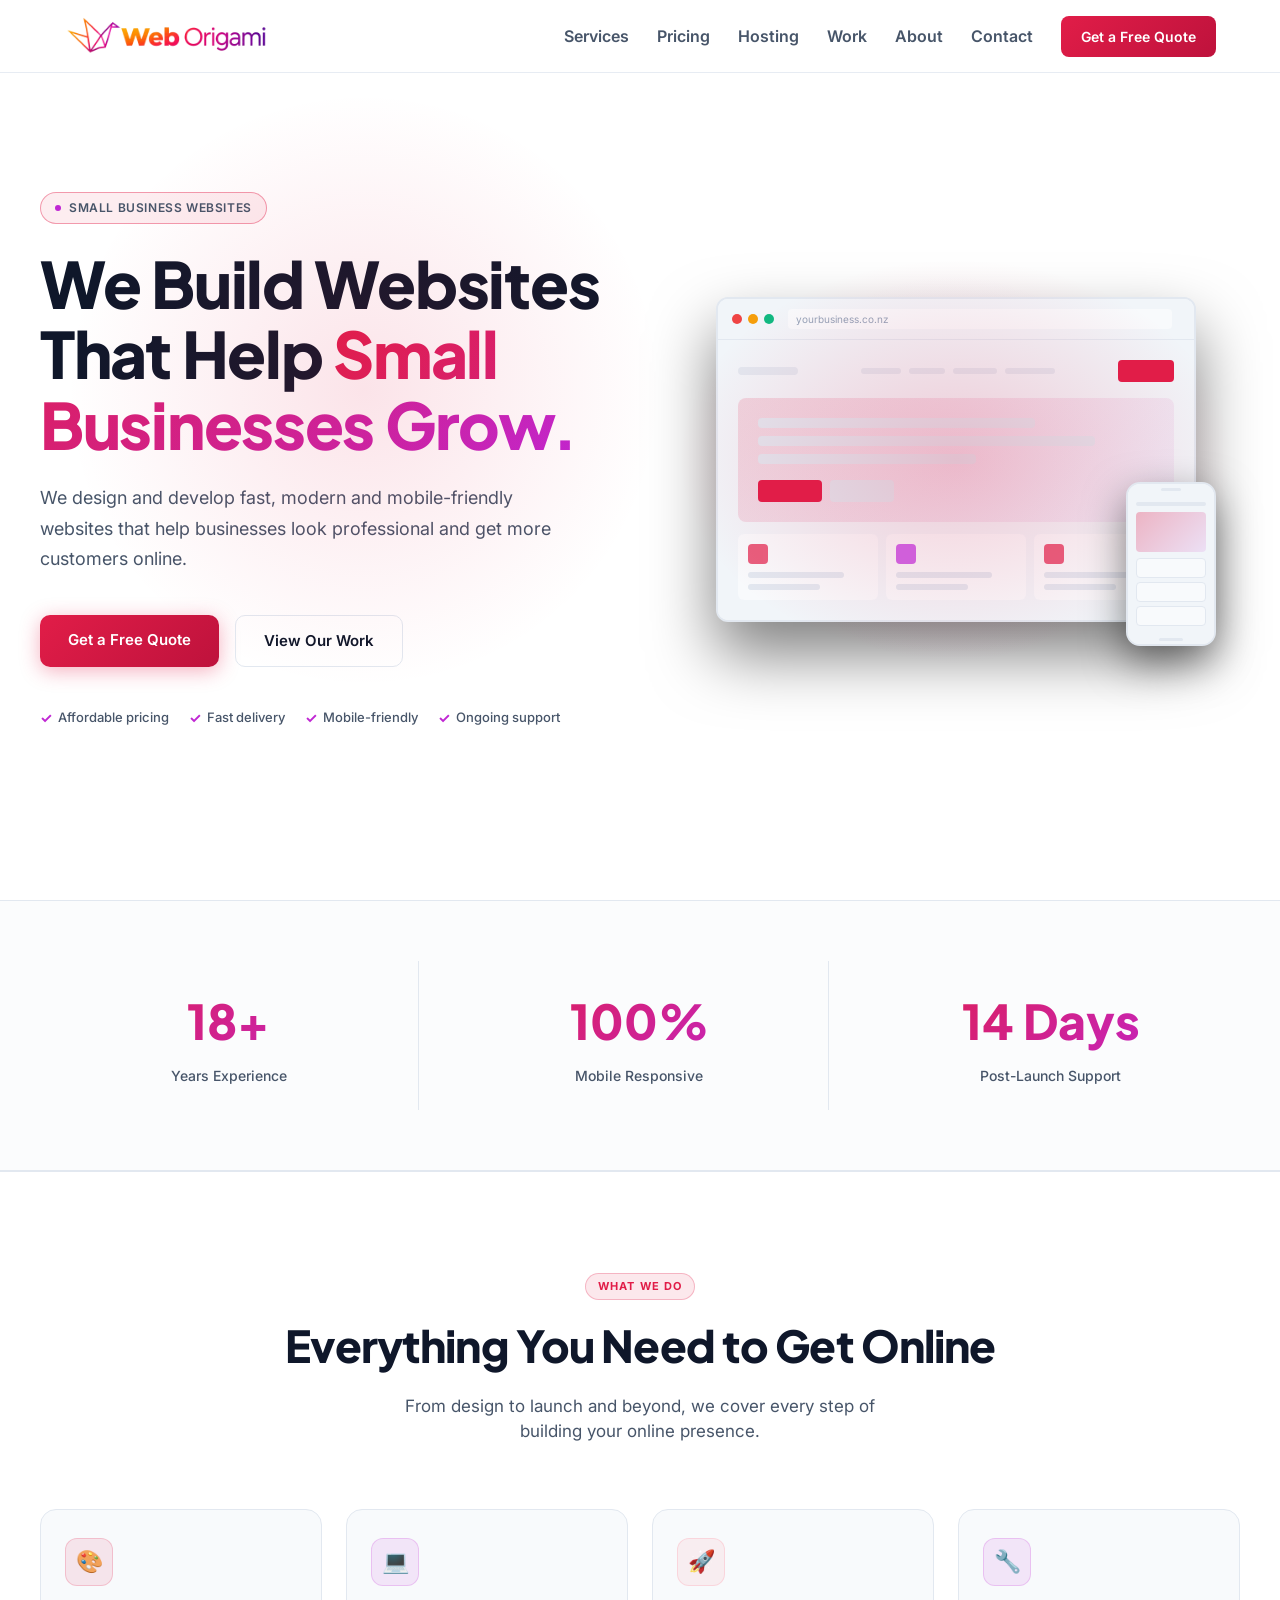
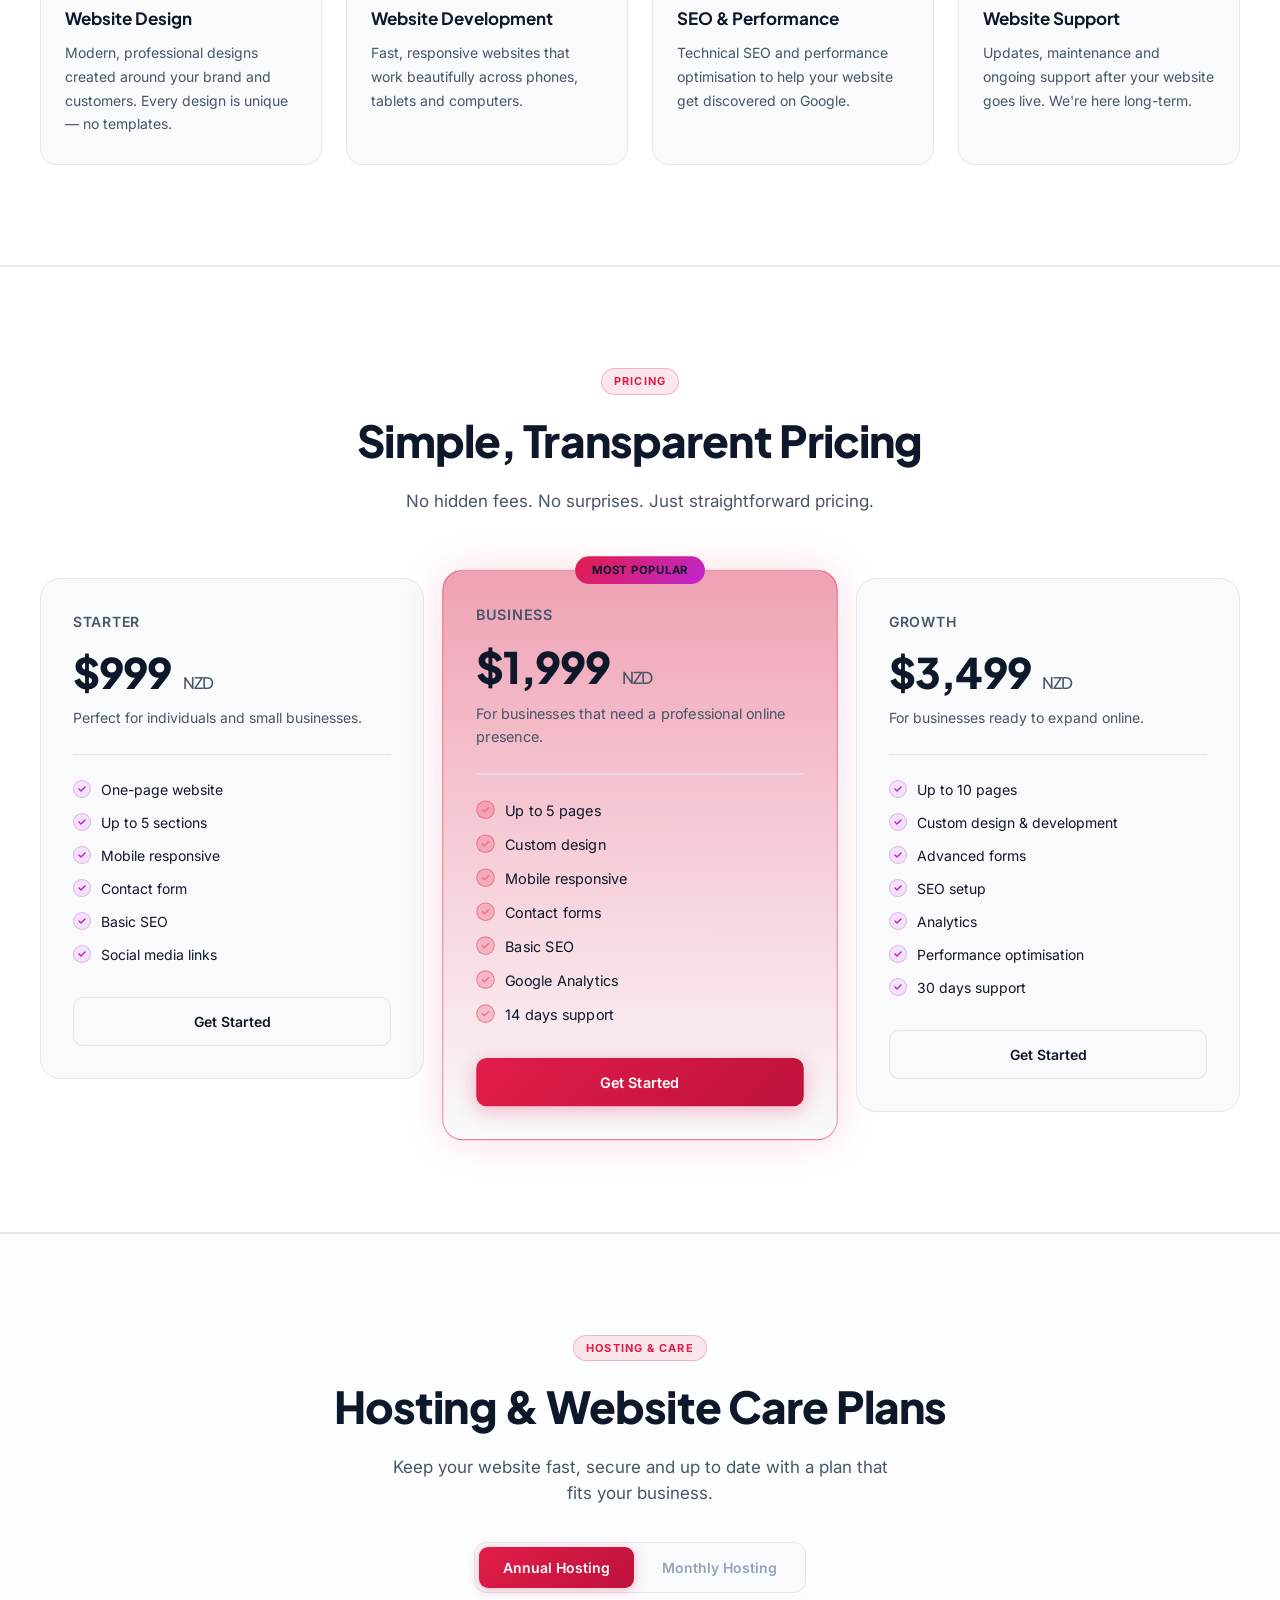
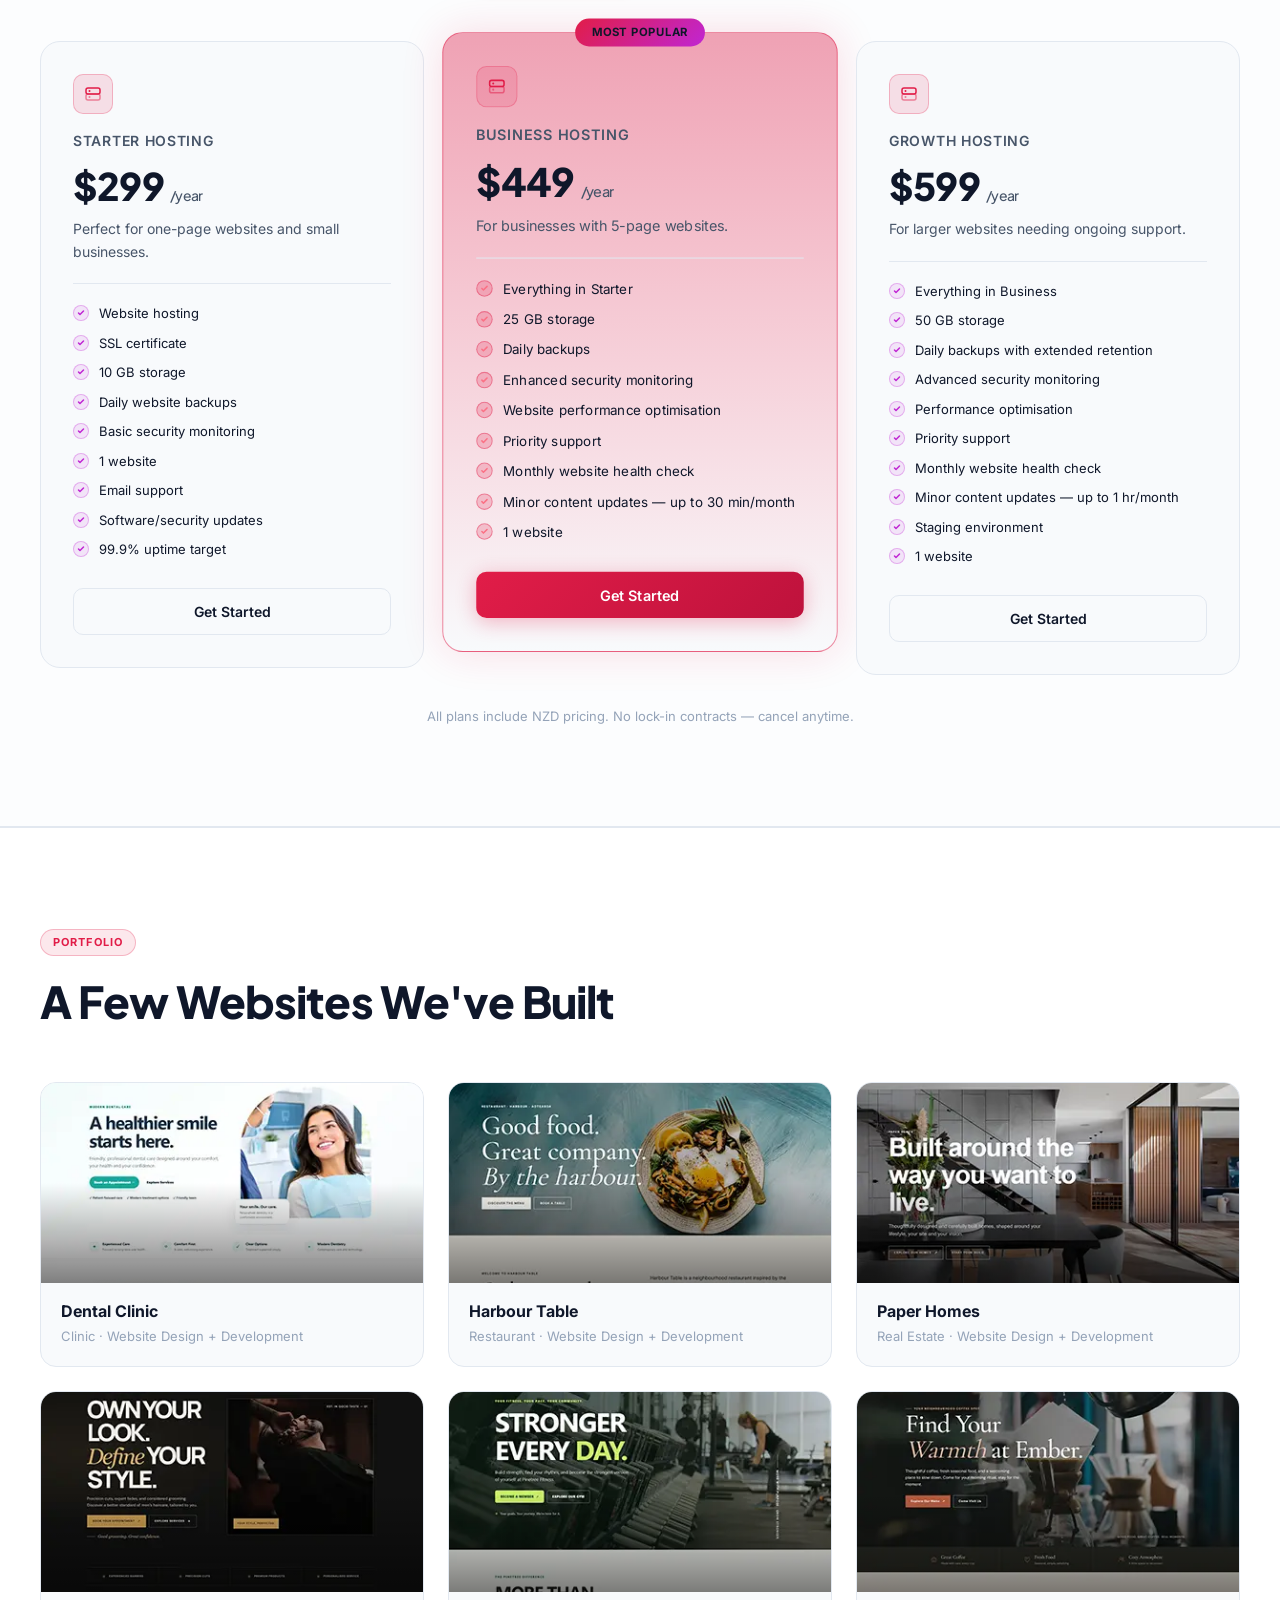
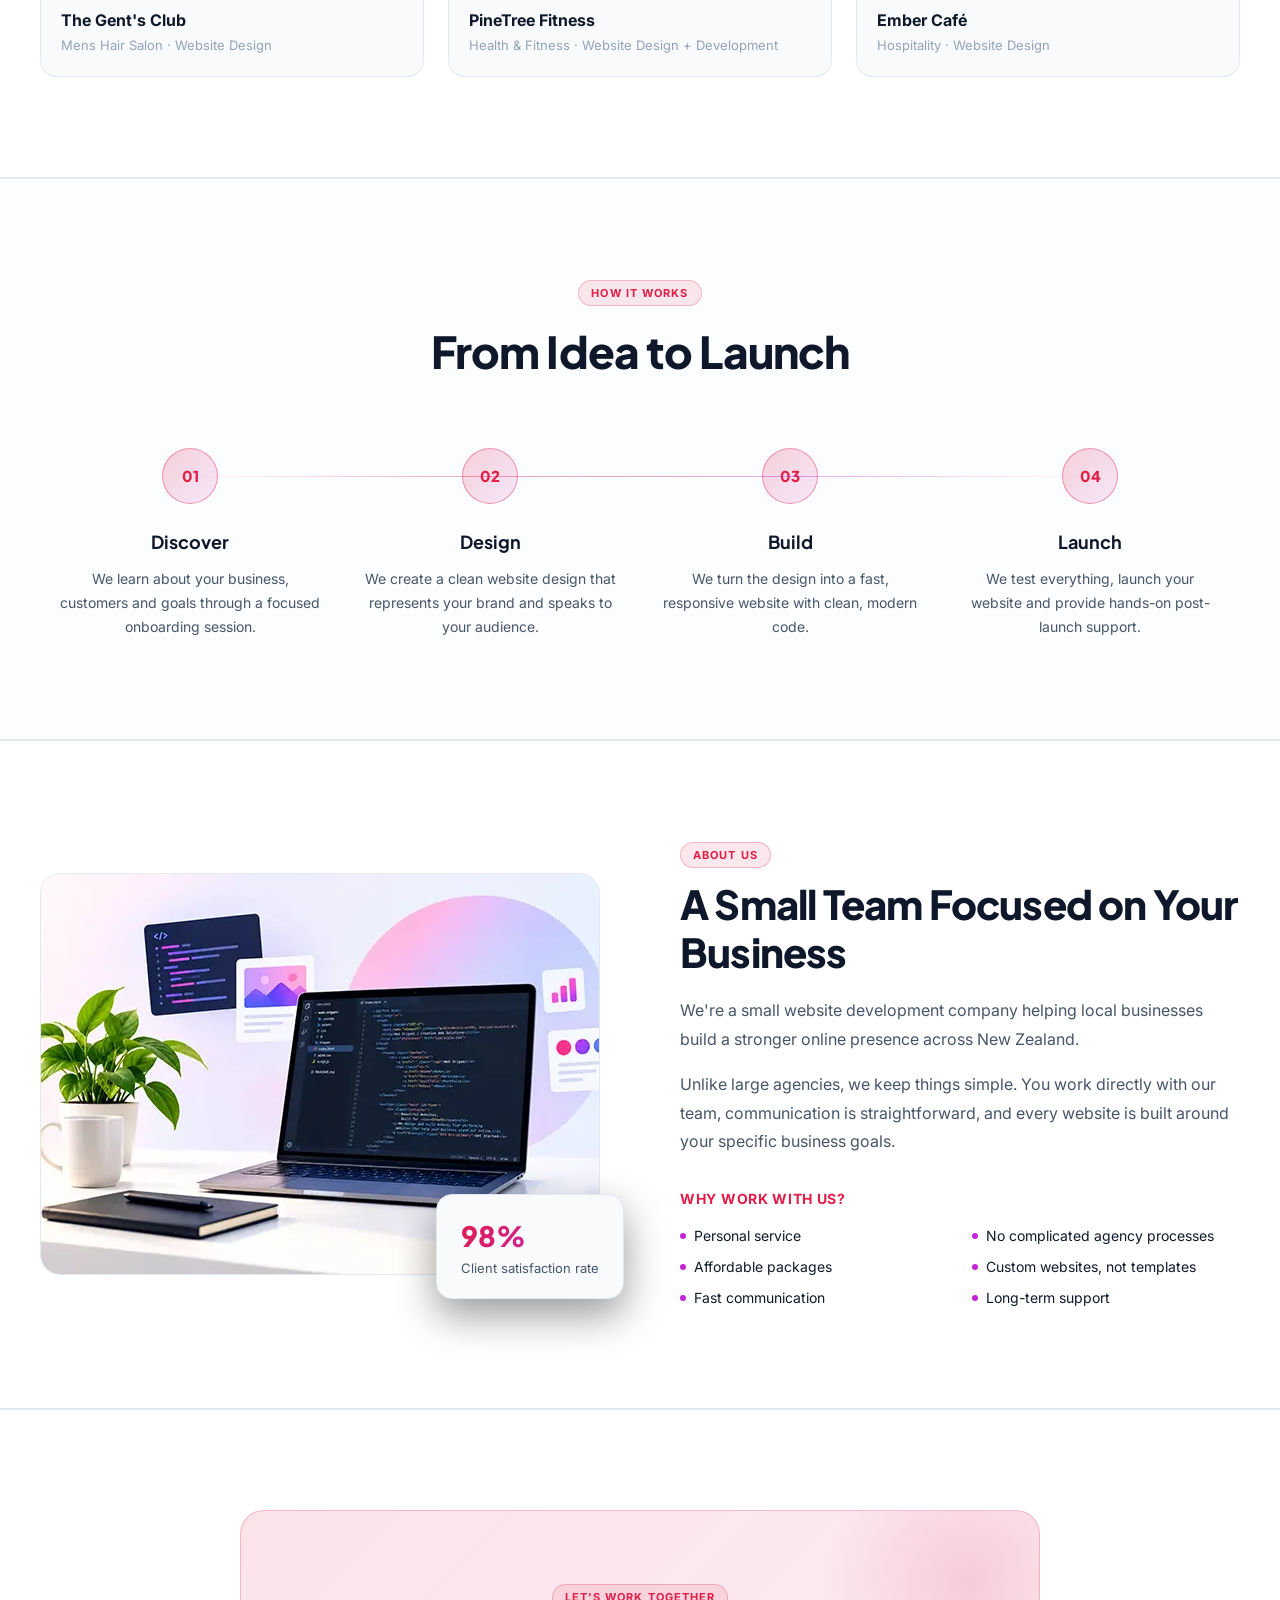
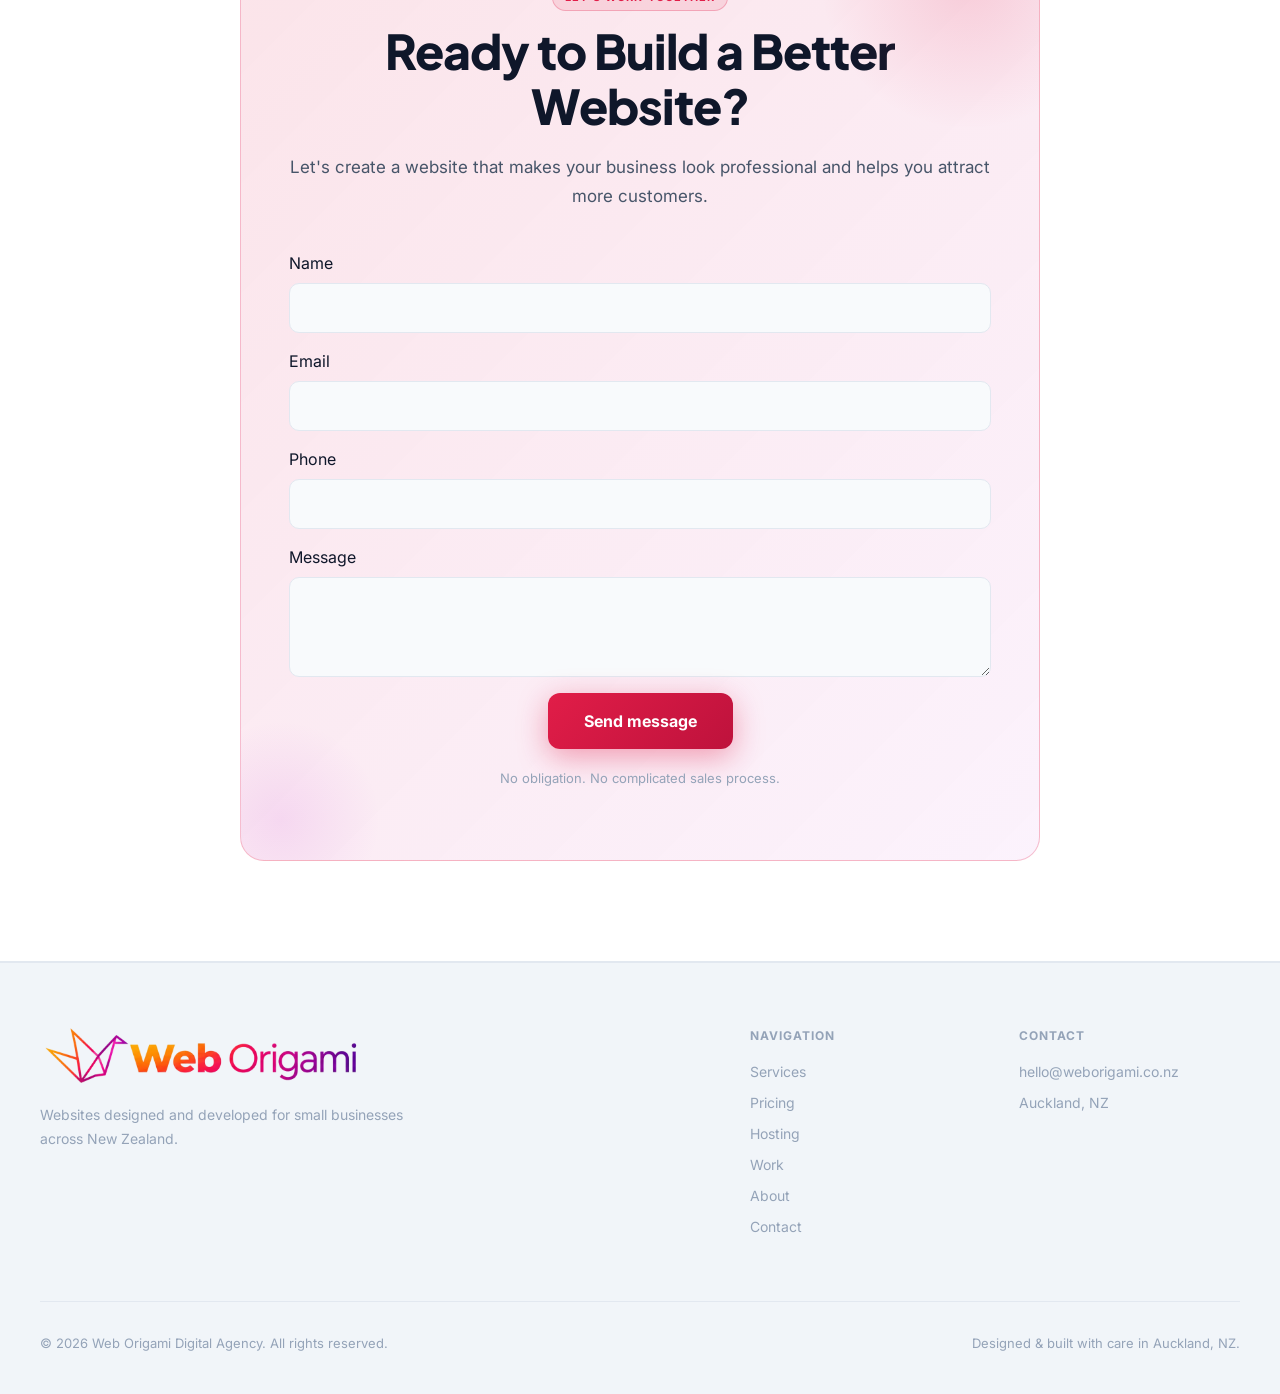
==== commit 83a85d8c: "removed unnecessary files" ====
--- a/index.html
+++ b/index.html
@@ -38,7 +38,7 @@
         <div>
             <nav role="navigation">
                 <div>
-                    <a href="/" id="logo" role="banner">
+                    <a href="/" id="logo" role="banner" aria-label="Web Origami Digital Agency">
                         <img alt="Web Origami Digital Agency" src="images/Web-Origami-Logo.webp" />
                     </a>
                     <div class="desktop-nav">
@@ -1405,7 +1405,7 @@
                             <div class="inline-style-111">
                                 <div class="inline-style-112">
                                     <img alt="Small team working together" class="inline-style-113"
-                                        src="images/photo-1522071820081-009f0129c71c_2aDY.avif" />
+                                        src="images/Modern Web Development Workspace.webp" />
                                 </div>
                                 <div class="about-float-card inline-style-114">
                                     <div class="inline-style-115">
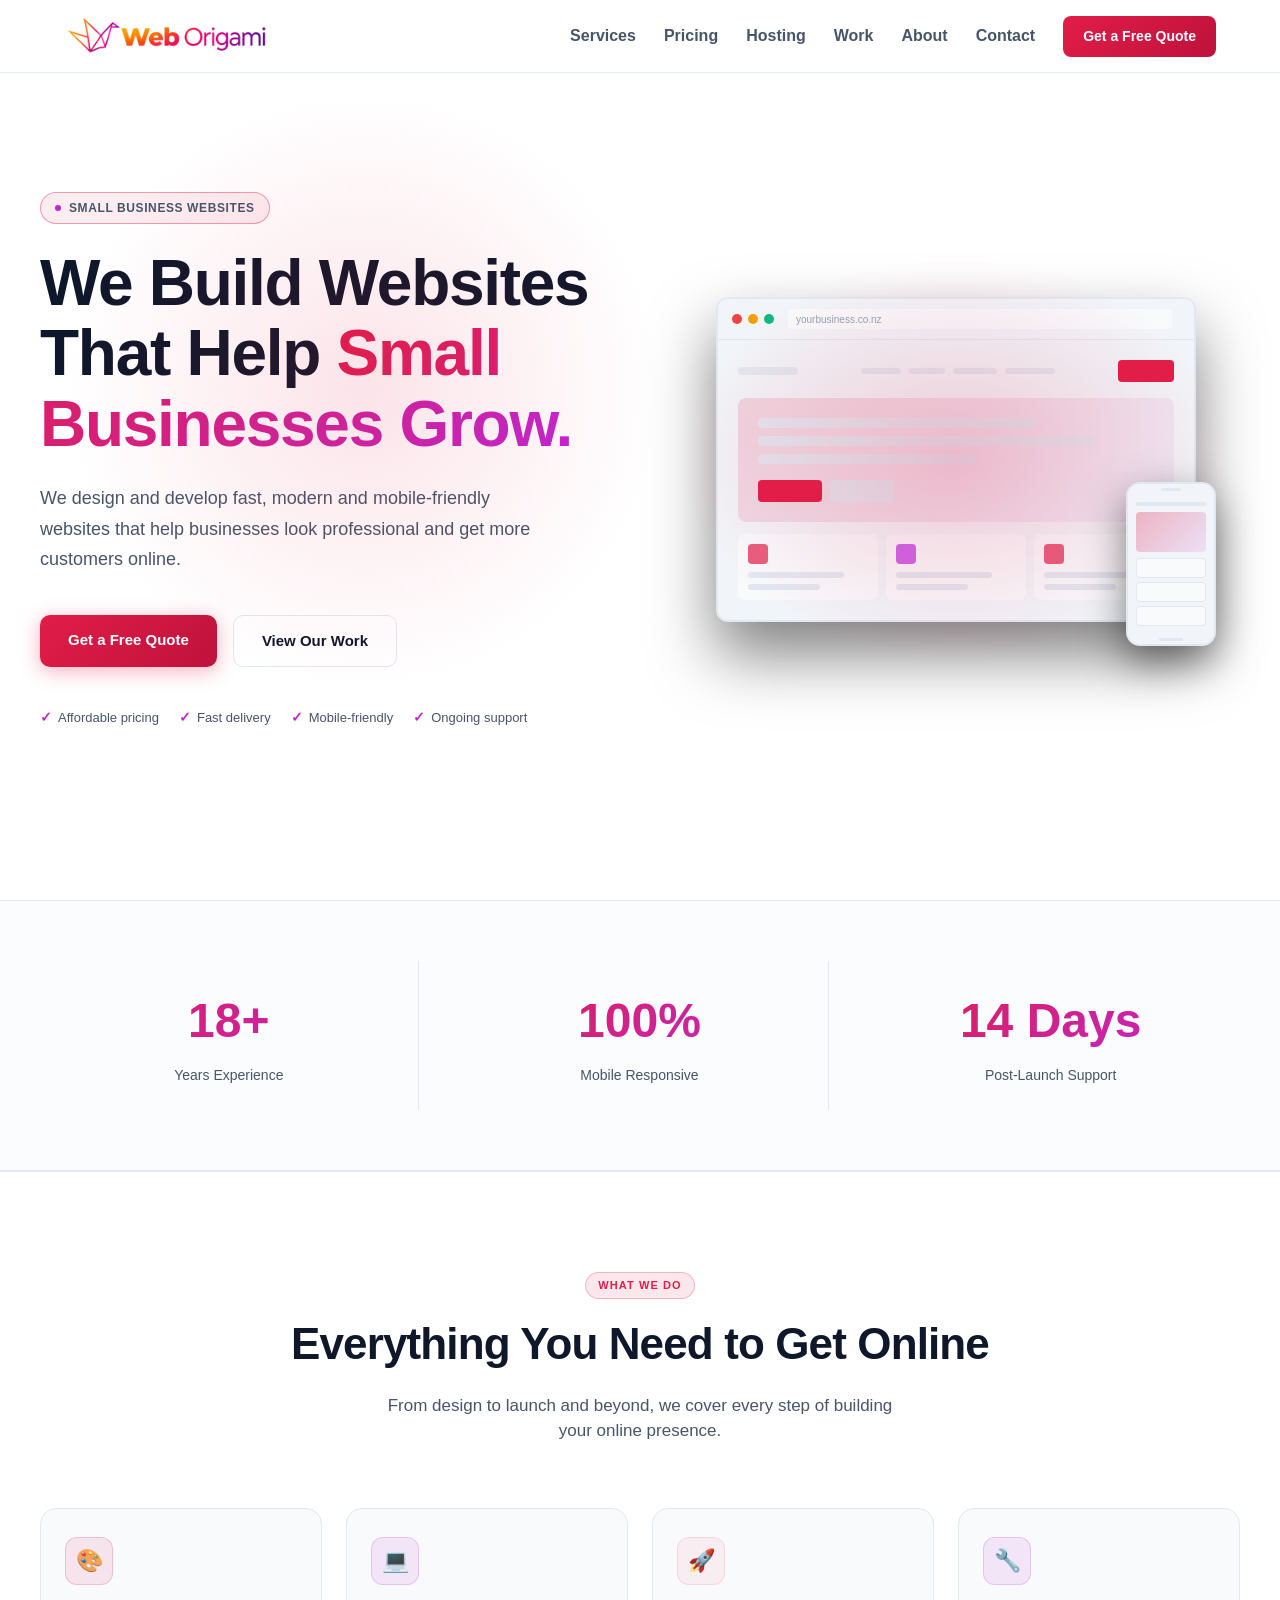
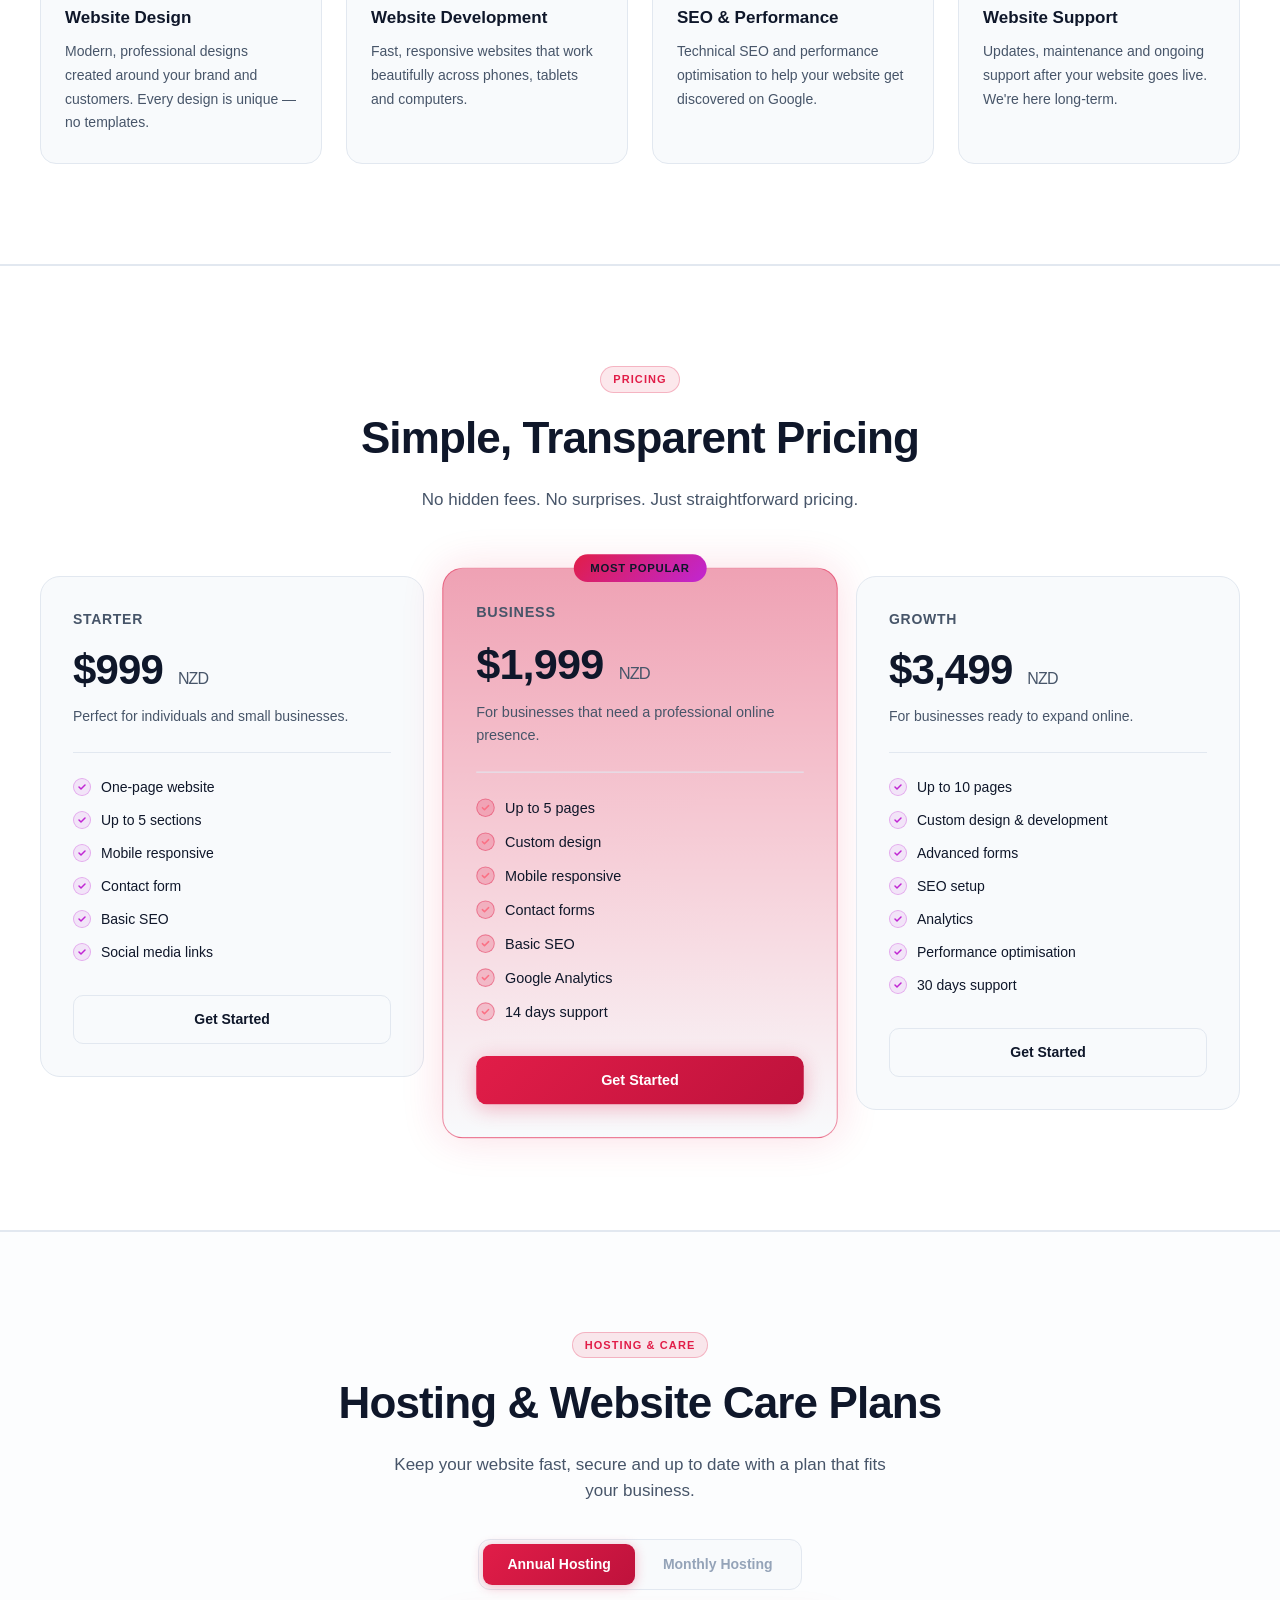
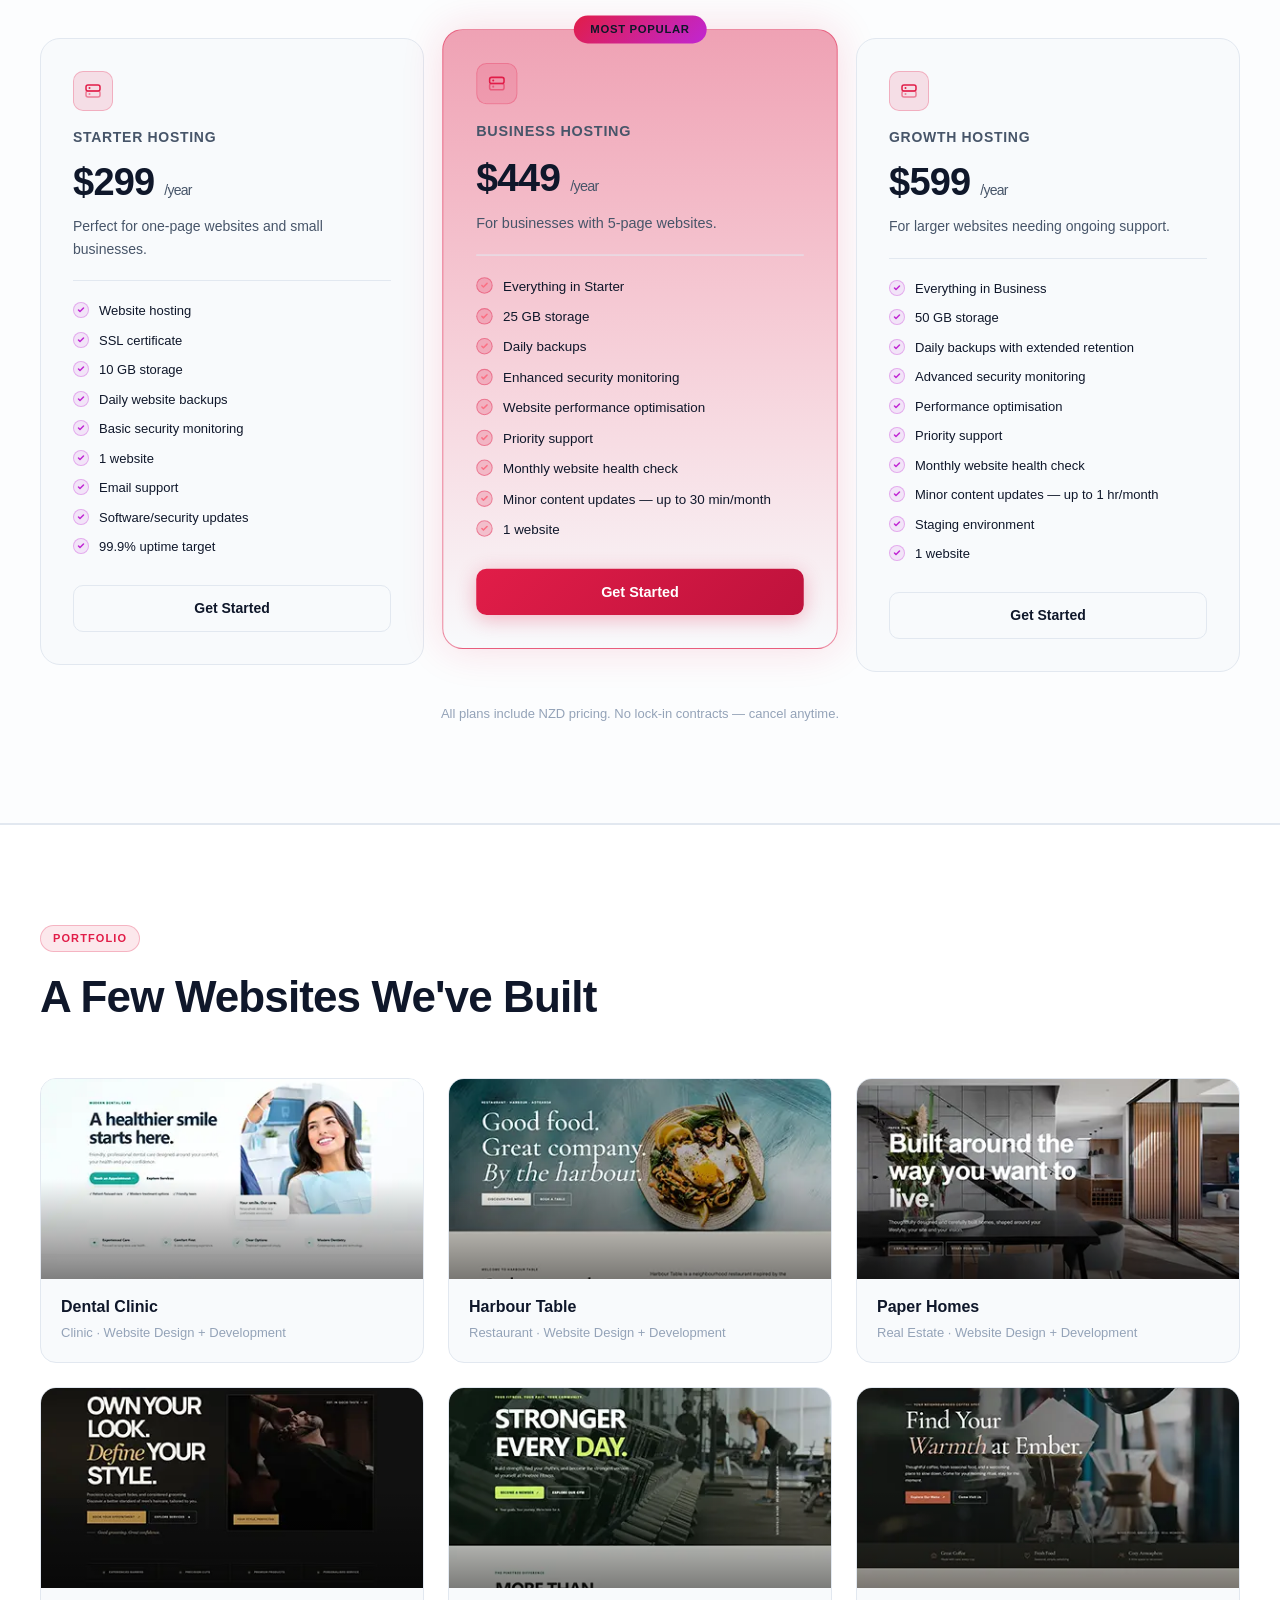
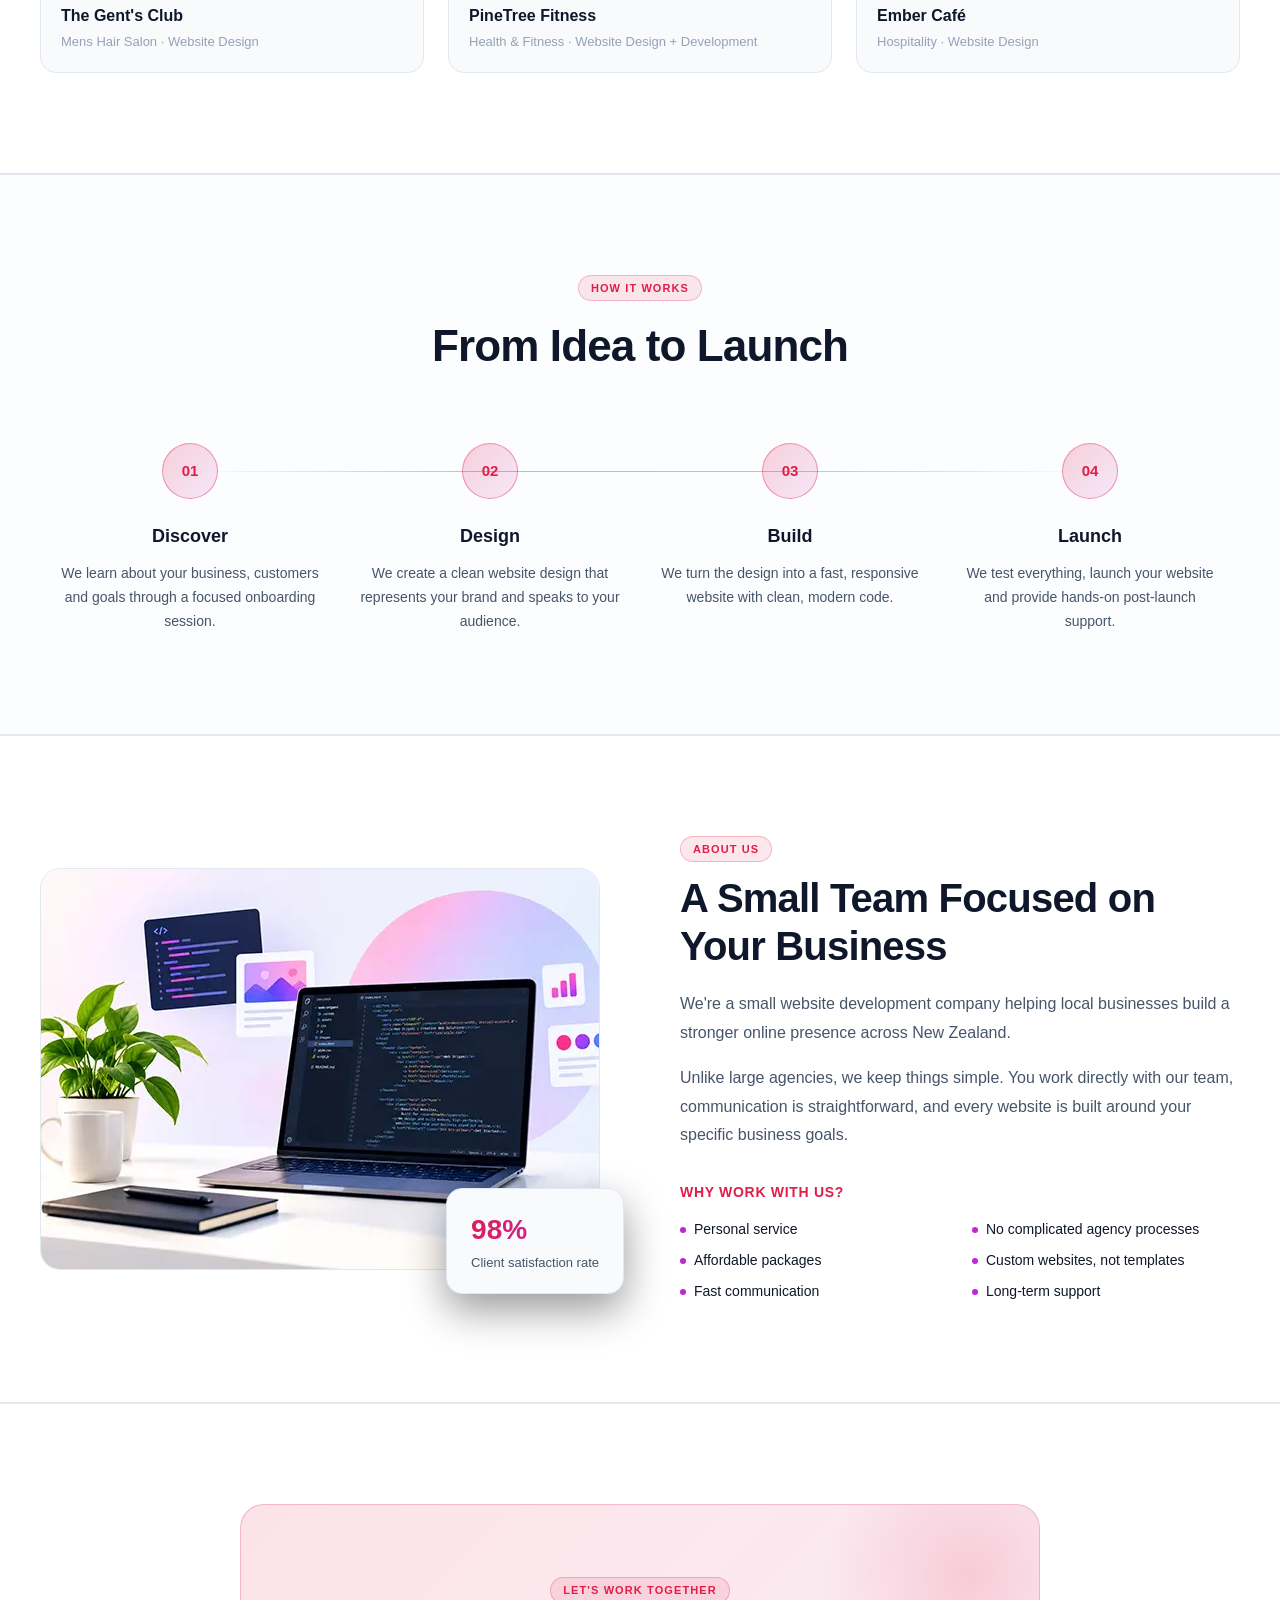
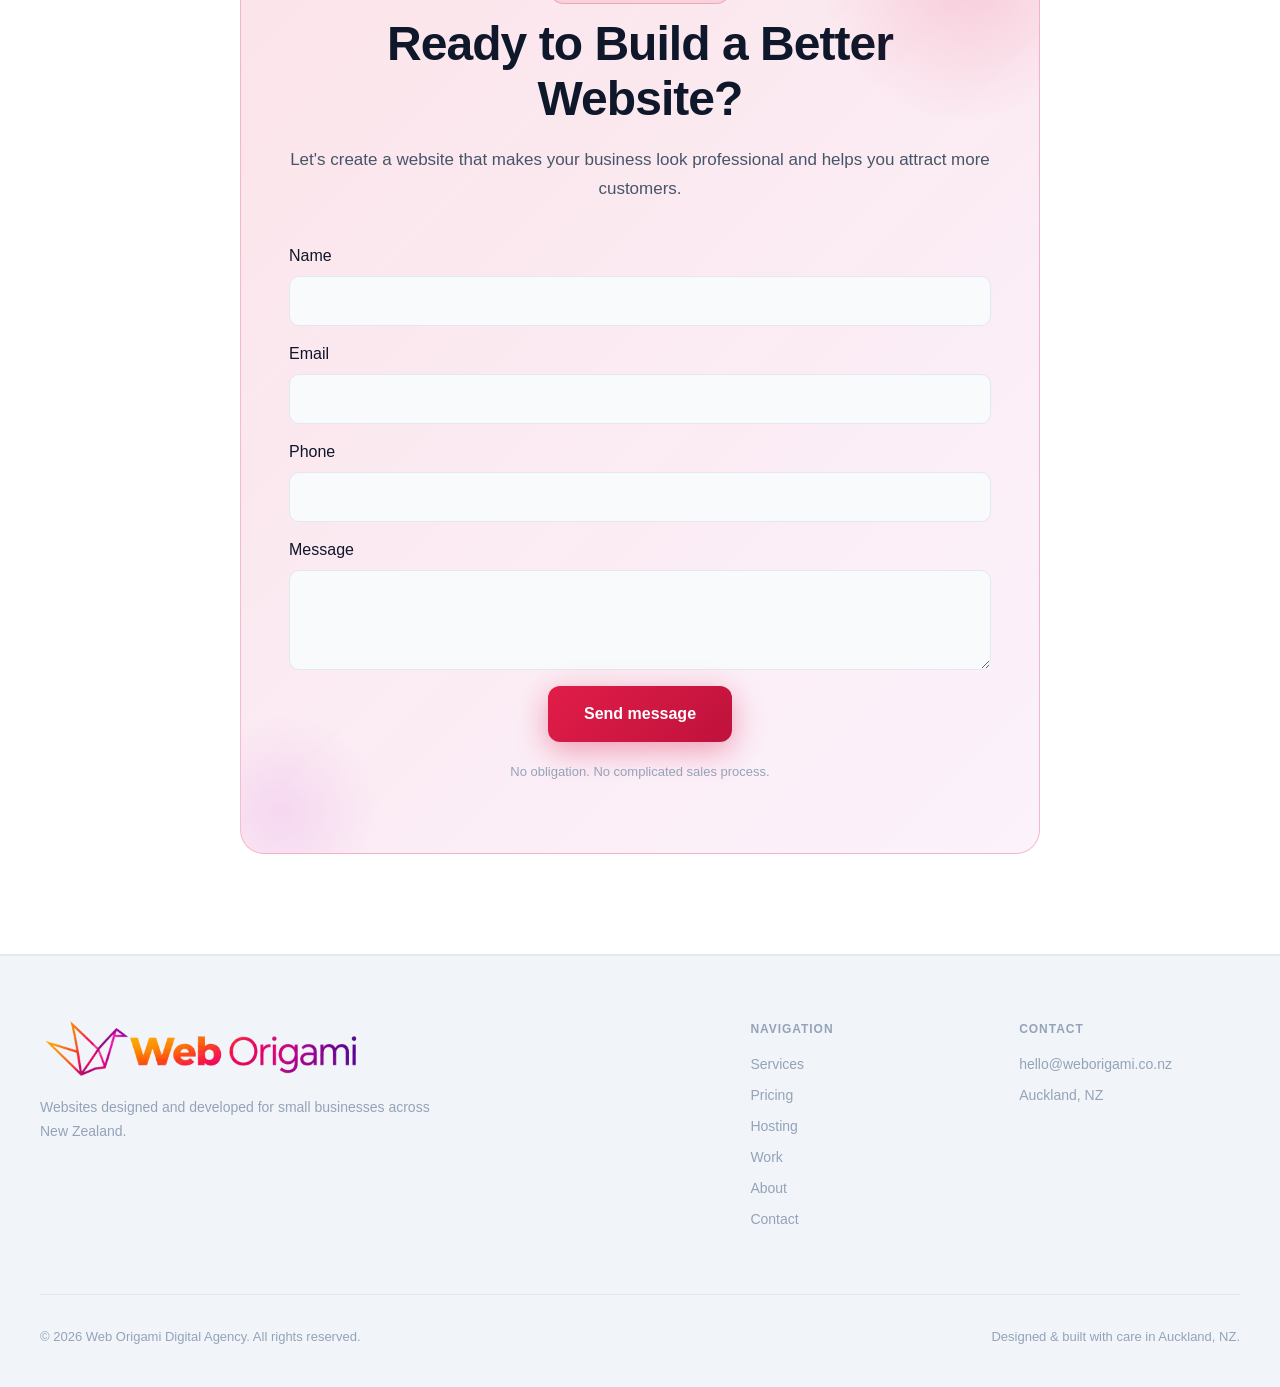
==== commit 67054ccb: "updated fonts" ====
--- a/index.html
+++ b/index.html
@@ -21,6 +21,16 @@
     <meta property="og:image" content="images/Web-Origami-Logo.webp">
     <link rel=" icon" type="image/x-icon" href="images/favicon.webp">
     <link href="css/style-min.css" id="style-css" media="all" rel="stylesheet" />
+    <link rel="preconnect"
+        href="https://fonts.googleapis.com/css2?family=Plus+Jakarta+Sans:wght@400;500;600;700;800&display=swap">
+    <link rel="preconnect"
+        href="https://fonts.googleapis.com/css2?family=Plus+Jakarta+Sans:wght@400;500;600;700;800&display=swap"
+        crossorigin>
+    <link rel="preconnect" href="https://fonts.googleapis.com/css2?family=Inter:wght@300;400;500;600&display=swap">
+    <link rel="preconnect" href="https://fonts.googleapis.com/css2?family=Inter:wght@300;400;500;600&display=swap"
+        crossorigin>
+
+
 
     <!-- Google tag (gtag.js) -->
     <script async src="https://www.googletagmanager.com/gtag/js?id=G-0HJK8089E1"></script>
--- a/css/style-min.css
+++ b/css/style-min.css
@@ -1 +1,2645 @@
-@import url('https://fonts.googleapis.com/css2?family=Plus+Jakarta+Sans:wght@400;500;600;700;800&display=swap');@import url('https://fonts.googleapis.com/css2?family=Inter:wght@300;400;500;600&display=swap');@layer properties;@layer theme,base,components,utilities;@layer theme{:root,:host{--font-sans:ui-sans-serif,system-ui,sans-serif,"Apple Color Emoji","Segoe UI Emoji","Segoe UI Symbol","Noto Color Emoji";--font-mono:ui-monospace,SFMono-Regular,Menlo,Monaco,Consolas,"Liberation Mono","Courier New",monospace;--spacing:.25rem;--default-transition-duration:150ms;--default-transition-timing-function:cubic-bezier(.4,0,.2,1);--default-font-family:var(--font-sans);--default-mono-font-family:var(--font-mono)}}@layer base{*,::after,::before,::backdrop,::file-selector-button{box-sizing:border-box;margin:0;padding:0;border:0 solid}html,:host{line-height:1.5;-webkit-text-size-adjust:100%;tab-size:4;font-family:var(--default-font-family,ui-sans-serif,system-ui,sans-serif,"Apple Color Emoji","Segoe UI Emoji","Segoe UI Symbol","Noto Color Emoji");font-feature-settings:var(--default-font-feature-settings,normal);font-variation-settings:var(--default-font-variation-settings,normal);-webkit-tap-highlight-color:transparent}hr{height:0;color:inherit;border-top-width:1px}abbr:where([title]){-webkit-text-decoration:underline dotted;text-decoration:underline dotted}h1,h2,h3,h4,h5,h6{font-size:inherit;font-weight:inherit}a{color:inherit;-webkit-text-decoration:inherit;text-decoration:inherit}b,strong{font-weight:bolder}code,kbd,samp,pre{font-family:var(--default-mono-font-family,ui-monospace,SFMono-Regular,Menlo,Monaco,Consolas,"Liberation Mono","Courier New",monospace);font-feature-settings:var(--default-mono-font-feature-settings,normal);font-variation-settings:var(--default-mono-font-variation-settings,normal);font-size:1em}small{font-size:80%}sub,sup{font-size:75%;line-height:0;position:relative;vertical-align:baseline}sub{bottom:-.25em}sup{top:-.5em}table{text-indent:0;border-color:inherit;border-collapse:collapse}:-moz-focusring{outline:auto}progress{vertical-align:baseline}summary{display:list-item}ol,ul,menu{list-style:none}img,svg,video,canvas,audio,iframe,embed,object{display:block;vertical-align:middle}img,video{max-width:100%;height:auto}button,input,select,optgroup,textarea,::file-selector-button{font:inherit;font-feature-settings:inherit;font-variation-settings:inherit;letter-spacing:inherit;color:inherit;border-radius:0;background-color:transparent;opacity:1}:where(select:is([multiple],[size])) optgroup{font-weight:bolder}:where(select:is([multiple],[size])) optgroup option{padding-inline-start:20px}::file-selector-button{margin-inline-end:4px}::placeholder{opacity:1}@supports (not (-webkit-appearance:-apple-pay-button)) or (contain-intrinsic-size:1px){::placeholder{color:currentcolor;@supports (color:color-mix(in lab,red,red)){color:color-mix(in oklab,currentcolor 50%,transparent)}}}textarea{resize:vertical}::-webkit-search-decoration{-webkit-appearance:none}::-webkit-date-and-time-value{min-height:1lh;text-align:inherit}::-webkit-datetime-edit{display:inline-flex}::-webkit-datetime-edit-fields-wrapper{padding:0}::-webkit-datetime-edit,::-webkit-datetime-edit-year-field,::-webkit-datetime-edit-month-field,::-webkit-datetime-edit-day-field,::-webkit-datetime-edit-hour-field,::-webkit-datetime-edit-minute-field,::-webkit-datetime-edit-second-field,::-webkit-datetime-edit-millisecond-field,::-webkit-datetime-edit-meridiem-field{padding-block:0}::-webkit-calendar-picker-indicator{line-height:1}:-moz-ui-invalid{box-shadow:none}button,input:where([type="button"],[type="reset"],[type="submit"]),::file-selector-button{appearance:button}::-webkit-inner-spin-button,::-webkit-outer-spin-button{height:auto}[hidden]:where(:not([hidden="until-found"])){display:none!important}}@layer utilities{.absolute{position:absolute}.fixed{position:fixed}.relative{position:relative}.start{inset-inline-start:var(--spacing)}.block{display:block}.flex{display:flex}.grid{display:grid}.hidden{display:none}.inline{display:inline}.inline-block{display:inline-block}.inline-flex{display:inline-flex}.transform{transform:var(--tw-rotate-x,) var(--tw-rotate-y,) var(--tw-rotate-z,) var(--tw-skew-x,) var(--tw-skew-y,)}.border{border-style:var(--tw-border-style);border-width:1px}.uppercase{text-transform:uppercase}.filter{filter:var(--tw-blur,) var(--tw-brightness,) var(--tw-contrast,) var(--tw-grayscale,) var(--tw-hue-rotate,) var(--tw-invert,) var(--tw-saturate,) var(--tw-sepia,) var(--tw-drop-shadow,)}.transition{transition-property:color,background-color,border-color,outline-color,text-decoration-color,fill,stroke,--tw-gradient-from,--tw-gradient-via,--tw-gradient-to,opacity,box-shadow,transform,translate,scale,rotate,filter,-webkit-backdrop-filter,backdrop-filter,display,content-visibility,overlay,pointer-events;transition-timing-function:var(--tw-ease,var(--default-transition-timing-function));transition-duration:var(--tw-duration,var(--default-transition-duration))}}html,body,#root{height:100%}:root{--bg:#0B0F19;--card:#121826;--card-border:#1E2A3B;--primary:#6366F1;--primary-light:#818CF8;--accent:#22D3EE;--text:#FFFFFF;--text-secondary:#94A3B8;--text-muted:#64748B}*{box-sizing:border-box}html{scroll-behavior:smooth}body{background-color:var(--bg);color:var(--text);font-family:'Inter',sans-serif;-webkit-font-smoothing:antialiased}h1,h2,h3,h4,h5{font-family:'Plus Jakarta Sans',sans-serif;margin:0;padding:0}p{margin:0;padding:0}::-webkit-scrollbar{width:6px}::-webkit-scrollbar-track{background:var(--bg)}::-webkit-scrollbar-thumb{background:#1E2A3B;border-radius:3px}::-webkit-scrollbar-thumb:hover{background:#2D3F57}@property --tw-rotate-x{syntax:"*";inherits:false}@property --tw-rotate-y{syntax:"*";inherits:false}@property --tw-rotate-z{syntax:"*";inherits:false}@property --tw-skew-x{syntax:"*";inherits:false}@property --tw-skew-y{syntax:"*";inherits:false}@property --tw-border-style{syntax:"*";inherits:false;initial-value:solid}@property --tw-blur{syntax:"*";inherits:false}@property --tw-brightness{syntax:"*";inherits:false}@property --tw-contrast{syntax:"*";inherits:false}@property --tw-grayscale{syntax:"*";inherits:false}@property --tw-hue-rotate{syntax:"*";inherits:false}@property --tw-invert{syntax:"*";inherits:false}@property --tw-opacity{syntax:"*";inherits:false}@property --tw-saturate{syntax:"*";inherits:false}@property --tw-sepia{syntax:"*";inherits:false}@property --tw-drop-shadow{syntax:"*";inherits:false}@property --tw-drop-shadow-color{syntax:"*";inherits:false}@property --tw-drop-shadow-alpha{syntax:"<percentage>";inherits:false;initial-value:100%}@property --tw-drop-shadow-size{syntax:"*";inherits:false}@layer properties{@supports ((-webkit-hyphens:none) and (not (margin-trim:inline))) or ((-moz-orient:inline) and (not (color:rgb(from red r g b)))){*,::before,::after,::backdrop{--tw-rotate-x:initial;--tw-rotate-y:initial;--tw-rotate-z:initial;--tw-skew-x:initial;--tw-skew-y:initial;--tw-border-style:solid;--tw-blur:initial;--tw-brightness:initial;--tw-contrast:initial;--tw-grayscale:initial;--tw-hue-rotate:initial;--tw-invert:initial;--tw-opacity:initial;--tw-saturate:initial;--tw-sepia:initial;--tw-drop-shadow:initial;--tw-drop-shadow-color:initial;--tw-drop-shadow-alpha:100%;--tw-drop-shadow-size:initial}}}:root{--primary-color:#2563eb;--main-padding:1rem;--white:rgba(255,255,255,.92);--light-gray:rgba(226,232,240,.8);--gray:rgb(71,85,105);--page-width:1200px}#root>div{background:rgb(255,255,255);min-height:100vh;color:rgb(15,23,42);transition:background .5s,color .3s}nav{position:fixed;top:0;left:0;right:0;z-index:50;transition:.3s;background-color:var(--white);backdrop-filter:blur(12px);border-bottom:1px solid var(--light-gray)}nav>div{max-width:var(--page-width);margin:0 auto;padding:0 24px;height:72px;display:flex;align-items:center;justify-content:space-between}#logo{text-decoration:none;display:flex;align-items:center}#logo>img{height:38px;width:auto;display:block;max-width:210px;mix-blend-mode:normal}.desktop-nav{display:flex;align-items:center;gap:28px}.desktop-nav>a{color:var(--gray);text-decoration:none;font-size:16px;font-weight:600;transition:color .2s}.desktop-nav>a:hover{background:linear-gradient(135deg,rgb(225,29,72),rgb(192,38,211)) padding-box text;-webkit-text-fill-color:transparent}.desktop-nav>a.nav-btn{padding:10px 20px;border-radius:8px;background:linear-gradient(135deg,rgb(225,29,72),rgb(190,18,60));color:rgb(255,255,255);text-decoration:none;font-size:14px;font-weight:600;transition:opacity .2s,transform .2s}.desktop-nav>a.nav-btn:hover{color:var(--white);-webkit-text-fill-color:initial}.mobile-burger{display:none;background:none;border:medium;color:rgb(15,23,42);cursor:pointer;padding:8px}@media (max-width:820px){.desktop-nav{display:none;width:100%;position:absolute;top:72px;background:var(--white);padding:12px 24px;margin-left:-24px;border-bottom:2px solid var(--light-gray)}.desktop-nav a{width:80%;padding:6px 18px;display:flex}.mobile-burger{display:flex}}#home{min-height:100vh;display:flex;align-items:center;padding:60px 24px 40px;position:relative;overflow:hidden}.hero-grid-col1-bg{position:absolute;top:10%;left:5%;width:600px;height:600px;border-radius:50%;background:radial-gradient(circle,rgba(225,29,72,.12) 0%,transparent 70%);pointer-events:none}.hero-grid-col2-bg{position:absolute;top:30%;right:10%;width:400px;height:400px;border-radius:50%;background:radial-gradient(circle,rgba(192,38,211,.08) 0%,transparent 70%);pointer-events:none}#hero-content{max-width:1200px;margin:0 auto;width:100%}.hero-grid{display:grid;grid-template-columns:1fr 1fr;gap:64px;align-items:center}.eyebrow{display:inline-flex;align-items:center;gap:8px;padding:6px 14px;border-radius:100px;border:1px solid rgba(225,29,72,.4);background:rgba(225,29,72,.08);margin-bottom:24px}.eyebrow-dot{width:6px;height:6px;border-radius:50%;background:rgb(192,38,211)}.eyebrow-txt{font-size:12px;font-weight:600;color:rgb(71,85,105);letter-spacing:.05em;text-transform:uppercase}#hero-content h1{font-size:clamp(36px,5vw,64px);font-weight:800;line-height:1.1;margin-bottom:24px;letter-spacing:-.02em;color:rgb(15,23,42)}#hero-content h1 span{background:linear-gradient(135deg,rgb(225,29,72),rgb(192,38,211)) padding-box text;-webkit-text-fill-color:transparent}#hero-content p{font-size:18px;color:rgb(71,85,105);line-height:1.7;margin-bottom:40px;max-width:520px}#hero-content .buttons{display:flex;gap:16px;flex-wrap:wrap;margin-bottom:40px}#hero-content .btn-dark{padding:14px 28px;border-radius:10px;background:linear-gradient(135deg,rgb(225,29,72),rgb(190,18,60));color:rgb(255,255,255);text-decoration:none;font-size:15px;font-weight:600;transition:transform .2s,box-shadow .2s;box-shadow:rgba(225,29,72,.35) 0 4px 20px}#hero-content .btn-light{padding:14px 28px;border-radius:10px;border:1px solid rgb(226,232,240);background:transparent;color:rgb(15,23,42);text-decoration:none;font-size:15px;font-weight:600;transition:border-color .2s,background .2s}.usp-bar{display:flex;flex-wrap:wrap;gap:20px}.usp-bar>div{display:flex;align-items:center;gap:6px}.usp-bar>div>.dot{color:rgb(192,38,211);font-size:14px;font-weight:700}.usp-bar>div>.txt{font-size:13px;color:rgb(71,85,105);font-weight:500}@import url('https://fonts.googleapis.com/css2?family=Plus+Jakarta+Sans:wght@400;500;600;700;800&display=swap');@import url('https://fonts.googleapis.com/css2?family=Inter:wght@300;400;500;600&display=swap');@layer properties;@layer theme,base,components,utilities;@layer theme{:root,:host{--font-sans:ui-sans-serif,system-ui,sans-serif,"Apple Color Emoji","Segoe UI Emoji","Segoe UI Symbol","Noto Color Emoji";--font-mono:ui-monospace,SFMono-Regular,Menlo,Monaco,Consolas,"Liberation Mono","Courier New",monospace;--spacing:.25rem;--default-transition-duration:150ms;--default-transition-timing-function:cubic-bezier(.4,0,.2,1);--default-font-family:var(--font-sans);--default-mono-font-family:var(--font-mono)}}@layer base{*,::after,::before,::backdrop,::file-selector-button{box-sizing:border-box;margin:0;padding:0;border:0 solid}html,:host{line-height:1.5;-webkit-text-size-adjust:100%;tab-size:4;font-family:var(--default-font-family,ui-sans-serif,system-ui,sans-serif,"Apple Color Emoji","Segoe UI Emoji","Segoe UI Symbol","Noto Color Emoji");font-feature-settings:var(--default-font-feature-settings,normal);font-variation-settings:var(--default-font-variation-settings,normal);-webkit-tap-highlight-color:transparent}hr{height:0;color:inherit;border-top-width:1px}abbr:where([title]){-webkit-text-decoration:underline dotted;text-decoration:underline dotted}h1,h2,h3,h4,h5,h6{font-size:inherit;font-weight:inherit}a{color:inherit;-webkit-text-decoration:inherit;text-decoration:inherit}b,strong{font-weight:bolder}code,kbd,samp,pre{font-family:var(--default-mono-font-family,ui-monospace,SFMono-Regular,Menlo,Monaco,Consolas,"Liberation Mono","Courier New",monospace);font-feature-settings:var(--default-mono-font-feature-settings,normal);font-variation-settings:var(--default-mono-font-variation-settings,normal);font-size:1em}small{font-size:80%}sub,sup{font-size:75%;line-height:0;position:relative;vertical-align:baseline}sub{bottom:-.25em}sup{top:-.5em}table{text-indent:0;border-color:inherit;border-collapse:collapse}:-moz-focusring{outline:auto}progress{vertical-align:baseline}summary{display:list-item}ol,ul,menu{list-style:none}img,svg,video,canvas,audio,iframe,embed,object{display:block;vertical-align:middle}img,video{max-width:100%;height:auto}button,input,select,optgroup,textarea,::file-selector-button{font:inherit;font-feature-settings:inherit;font-variation-settings:inherit;letter-spacing:inherit;color:inherit;border-radius:0;background-color:transparent;opacity:1}:where(select:is([multiple],[size])) optgroup{font-weight:bolder}:where(select:is([multiple],[size])) optgroup option{padding-inline-start:20px}::file-selector-button{margin-inline-end:4px}::placeholder{opacity:1}@supports (not (-webkit-appearance:-apple-pay-button)) or (contain-intrinsic-size:1px){::placeholder{color:currentcolor;@supports (color:color-mix(in lab,red,red)){color:color-mix(in oklab,currentcolor 50%,transparent)}}}textarea{resize:vertical}::-webkit-search-decoration{-webkit-appearance:none}::-webkit-date-and-time-value{min-height:1lh;text-align:inherit}::-webkit-datetime-edit{display:inline-flex}::-webkit-datetime-edit-fields-wrapper{padding:0}::-webkit-datetime-edit,::-webkit-datetime-edit-year-field,::-webkit-datetime-edit-month-field,::-webkit-datetime-edit-day-field,::-webkit-datetime-edit-hour-field,::-webkit-datetime-edit-minute-field,::-webkit-datetime-edit-second-field,::-webkit-datetime-edit-millisecond-field,::-webkit-datetime-edit-meridiem-field{padding-block:0}::-webkit-calendar-picker-indicator{line-height:1}:-moz-ui-invalid{box-shadow:none}button,input:where([type="button"],[type="reset"],[type="submit"]),::file-selector-button{appearance:button}::-webkit-inner-spin-button,::-webkit-outer-spin-button{height:auto}[hidden]:where(:not([hidden="until-found"])){display:none!important}}@layer utilities{.absolute{position:absolute}.fixed{position:fixed}.relative{position:relative}.start{inset-inline-start:var(--spacing)}.block{display:block}.flex{display:flex}.grid{display:grid}.hidden{display:none}.inline{display:inline}.inline-block{display:inline-block}.inline-flex{display:inline-flex}.transform{transform:var(--tw-rotate-x,) var(--tw-rotate-y,) var(--tw-rotate-z,) var(--tw-skew-x,) var(--tw-skew-y,)}.border{border-style:var(--tw-border-style);border-width:1px}.uppercase{text-transform:uppercase}.filter{filter:var(--tw-blur,) var(--tw-brightness,) var(--tw-contrast,) var(--tw-grayscale,) var(--tw-hue-rotate,) var(--tw-invert,) var(--tw-saturate,) var(--tw-sepia,) var(--tw-drop-shadow,)}.transition{transition-property:color,background-color,border-color,outline-color,text-decoration-color,fill,stroke,--tw-gradient-from,--tw-gradient-via,--tw-gradient-to,opacity,box-shadow,transform,translate,scale,rotate,filter,-webkit-backdrop-filter,backdrop-filter,display,content-visibility,overlay,pointer-events;transition-timing-function:var(--tw-ease,var(--default-transition-timing-function));transition-duration:var(--tw-duration,var(--default-transition-duration))}}html,body,#root{height:100%}:root{--bg:#0B0F19;--card:#121826;--card-border:#1E2A3B;--primary:#6366F1;--primary-light:#818CF8;--accent:#22D3EE;--text:#FFFFFF;--text-secondary:#94A3B8;--text-muted:#64748B}*{box-sizing:border-box}html{scroll-behavior:smooth}body{background-color:var(--bg);color:var(--text);font-family:'Inter',sans-serif;-webkit-font-smoothing:antialiased}h1,h2,h3,h4,h5{font-family:'Plus Jakarta Sans',sans-serif;margin:0;padding:0}p{margin:0;padding:0}::-webkit-scrollbar{width:6px}::-webkit-scrollbar-track{background:var(--bg)}::-webkit-scrollbar-thumb{background:#1E2A3B;border-radius:3px}::-webkit-scrollbar-thumb:hover{background:#2D3F57}@property --tw-rotate-x{syntax:"*";inherits:false}@property --tw-rotate-y{syntax:"*";inherits:false}@property --tw-rotate-z{syntax:"*";inherits:false}@property --tw-skew-x{syntax:"*";inherits:false}@property --tw-skew-y{syntax:"*";inherits:false}@property --tw-border-style{syntax:"*";inherits:false;initial-value:solid}@property --tw-blur{syntax:"*";inherits:false}@property --tw-brightness{syntax:"*";inherits:false}@property --tw-contrast{syntax:"*";inherits:false}@property --tw-grayscale{syntax:"*";inherits:false}@property --tw-hue-rotate{syntax:"*";inherits:false}@property --tw-invert{syntax:"*";inherits:false}@property --tw-opacity{syntax:"*";inherits:false}@property --tw-saturate{syntax:"*";inherits:false}@property --tw-sepia{syntax:"*";inherits:false}@property --tw-drop-shadow{syntax:"*";inherits:false}@property --tw-drop-shadow-color{syntax:"*";inherits:false}@property --tw-drop-shadow-alpha{syntax:"<percentage>";inherits:false;initial-value:100%}@property --tw-drop-shadow-size{syntax:"*";inherits:false}@layer properties{@supports ((-webkit-hyphens:none) and (not (margin-trim:inline))) or ((-moz-orient:inline) and (not (color:rgb(from red r g b)))){*,::before,::after,::backdrop{--tw-rotate-x:initial;--tw-rotate-y:initial;--tw-rotate-z:initial;--tw-skew-x:initial;--tw-skew-y:initial;--tw-border-style:solid;--tw-blur:initial;--tw-brightness:initial;--tw-contrast:initial;--tw-grayscale:initial;--tw-hue-rotate:initial;--tw-invert:initial;--tw-opacity:initial;--tw-saturate:initial;--tw-sepia:initial;--tw-drop-shadow:initial;--tw-drop-shadow-color:initial;--tw-drop-shadow-alpha:100%;--tw-drop-shadow-size:initial}}}.inline-style-001{display:flex;justify-content:center;align-items:center;position:relative}.inline-style-002{position:relative;width:100%;max-width:480px}.inline-style-003{position:absolute;inset:-40px;background:radial-gradient(rgba(225,29,72,.2) 0%,transparent 70%);pointer-events:none}.inline-style-004{background:rgb(248,250,252);border:2px solid rgb(226,232,240);border-radius:12px;overflow:hidden;box-shadow:rgba(0,0,0,.5) 0 32px 64px}.inline-style-005{background:rgb(241,245,249);padding:10px 14px;display:flex;align-items:center;gap:6px;border-bottom:1px solid rgb(226,232,240)}.inline-style-006{width:10px;height:10px;border-radius:50%;background:rgb(239,68,68)}.inline-style-007{width:10px;height:10px;border-radius:50%;background:rgb(245,158,11)}.inline-style-008{width:10px;height:10px;border-radius:50%;background:rgb(16,185,129)}.inline-style-009{flex:1 1 0%;margin:0 8px;background:rgb(248,250,252);border-radius:4px;height:20px;display:flex;align-items:center;padding-left:8px}.inline-style-010{font-size:10px;color:rgb(148,163,184)}.inline-style-011{padding:20px;background:rgb(241,245,249)}.inline-style-012{display:flex;justify-content:space-between;align-items:center;margin-bottom:16px}.inline-style-013{width:60px;height:8px;background:rgb(226,232,240);border-radius:4px}.inline-style-014{display:flex;gap:8px}.inline-style-015{width:40px;height:6px;background:rgb(226,232,240);border-radius:3px}.inline-style-016{width:36px;height:6px;background:rgb(226,232,240);border-radius:3px}.inline-style-017{width:44px;height:6px;background:rgb(226,232,240);border-radius:3px}.inline-style-018{width:50px;height:6px;background:rgb(226,232,240);border-radius:3px}.inline-style-019{width:56px;height:22px;background:rgb(225,29,72);border-radius:4px}.inline-style-020{background:linear-gradient(135deg,rgba(225,29,72,.15),rgba(192,38,211,.05));border-radius:8px;padding:20px;margin-bottom:12px}.inline-style-021{width:70%;height:10px;background:rgb(226,232,240);border-radius:4px;margin-bottom:8px}.inline-style-022{width:85%;height:10px;background:rgb(226,232,240);border-radius:4px;margin-bottom:8px}.inline-style-023{width:55%;height:10px;background:rgb(226,232,240);border-radius:4px;margin-bottom:16px}.inline-style-024{width:64px;height:22px;background:rgb(225,29,72);border-radius:4px}.inline-style-025{width:64px;height:22px;background:rgb(226,232,240);border-radius:4px}.inline-style-026{display:grid;grid-template-columns:1fr 1fr 1fr;gap:8px}.inline-style-027{background:rgb(248,250,252);border-radius:6px;padding:10px}.inline-style-028{width:20px;height:20px;background:rgb(225,29,72);border-radius:4px;margin-bottom:8px;opacity:.7}.inline-style-029{width:80%;height:6px;background:rgb(226,232,240);border-radius:3px;margin-bottom:6px}.inline-style-030{width:60%;height:6px;background:rgb(226,232,240);border-radius:3px}.inline-style-031{width:20px;height:20px;background:rgb(192,38,211);border-radius:4px;margin-bottom:8px;opacity:.7}.inline-style-032{position:absolute;bottom:-24px;right:-20px;width:90px;background:rgb(248,250,252);border:2px solid rgb(226,232,240);border-radius:14px;overflow:hidden;box-shadow:rgba(0,0,0,.5) 0 16px 40px}.inline-style-033{background:rgb(241,245,249);height:10px;display:flex;justify-content:center;align-items:center}.inline-style-034{width:20px;height:3px;background:rgb(226,232,240);border-radius:2px}.inline-style-035{padding:8px;background:rgb(241,245,249)}.inline-style-036{height:4px;background:rgb(226,232,240);border-radius:2px;margin-bottom:6px}.inline-style-037{background:linear-gradient(135deg,rgba(225,29,72,.3),rgba(192,38,211,.1));border-radius:4px;height:40px;margin-bottom:6px}.inline-style-038{height:20px;background:rgb(248,250,252);border-radius:4px;border:1px solid rgb(226,232,240);margin-bottom:4px}.inline-style-039{height:20px;background:rgb(248,250,252);border-radius:4px;border:1px solid rgb(226,232,240);margin-bottom:0}.inline-style-040{width:24px;height:3px;background:rgb(226,232,240);border-radius:2px}.inline-style-041{padding:60px 24px;border-top:1px solid rgb(226,232,240);border-bottom:1px solid rgb(226,232,240);background:rgba(248,250,252,.6)}.inline-style-042{max-width:1200px;margin:0 auto;display:grid;grid-template-columns:repeat(3,1fr);gap:32px}.inline-style-043{text-align:center;padding:24px 16px;border-right:1px solid rgb(226,232,240)}.inline-style-044{font-size:clamp(32px,4vw,48px);font-family:"Plus Jakarta Sans",sans-serif;font-weight:800;background:linear-gradient(135deg,rgb(225,29,72),rgb(192,38,211)) padding-box text;-webkit-text-fill-color:transparent;margin-bottom:8px}.inline-style-045{font-size:14px;color:rgb(71,85,105);font-weight:500}.inline-style-046{text-align:center;padding:24px 16px;border-right:medium}.inline-style-047{padding:100px 24px;border-top:1px solid rgb(226,232,240);border-bottom:1px solid rgb(226,232,240)}.inline-style-048{max-width:1200px;margin:0 auto}.inline-style-049{text-align:center;margin-bottom:64px}.inline-style-050{display:inline-block;font-size:11px;font-weight:700;text-transform:uppercase;letter-spacing:.1em;color:rgb(225,29,72);margin-bottom:12px;background:rgba(225,29,72,.1);padding:4px 12px;border-radius:100px;border:1px solid rgba(225,29,72,.25)}.inline-style-051{font-size:clamp(28px,4vw,44px);font-weight:800;margin-bottom:16px;letter-spacing:-.02em;color:rgb(15,23,42)}.inline-style-052{font-size:17px;color:rgb(71,85,105);max-width:520px;margin:0 auto}.inline-style-053{display:grid;grid-template-columns:repeat(4,1fr);gap:24px}.inline-style-054{background:rgb(248,250,252);border:1px solid rgb(226,232,240);border-radius:16px;padding:28px 24px;transition:.25s;transform:translateY(0);box-shadow:none}.inline-style-055{width:48px;height:48px;border-radius:12px;background:rgba(225,29,72,.094);border:1px solid rgba(225,29,72,.19);display:flex;align-items:center;justify-content:center;font-size:22px;margin-bottom:20px}.inline-style-056{font-size:17px;font-weight:700;margin-bottom:10px;color:rgb(15,23,42)}.inline-style-057{font-size:14px;color:rgb(71,85,105);line-height:1.7}.inline-style-058{width:48px;height:48px;border-radius:12px;background:rgba(192,38,211,.094);border:1px solid rgba(192,38,211,.19);display:flex;align-items:center;justify-content:center;font-size:22px;margin-bottom:20px}.inline-style-059{width:48px;height:48px;border-radius:12px;background:rgba(251,113,133,.094);border:1px solid rgba(251,113,133,.19);display:flex;align-items:center;justify-content:center;font-size:22px;margin-bottom:20px}.inline-style-060{font-size:17px;color:rgb(71,85,105)}.inline-style-061{display:grid;grid-template-columns:repeat(3,1fr);gap:24px;align-items:start}.inline-style-062{background:rgb(248,250,252);border:1px solid rgb(226,232,240);border-radius:20px;padding:32px;position:relative;transform:none;transition:transform .25s;box-shadow:none}.inline-style-063{margin-bottom:8px;font-size:14px;color:rgb(71,85,105);font-weight:600;text-transform:uppercase;letter-spacing:.05em}.inline-style-064{font-size:clamp(32px,4vw,42px);font-family:"Plus Jakarta Sans",sans-serif;font-weight:800;margin-bottom:4px;letter-spacing:-.02em}.inline-style-065{font-size:16px;color:rgb(71,85,105);font-weight:500;margin-left:4px}.inline-style-066{font-size:14px;color:rgb(71,85,105);line-height:1.6;margin-bottom:24px;padding-bottom:24px;border-bottom:1px solid rgb(226,232,240)}.inline-style-067{display:flex;flex-direction:column;gap:12px;margin-bottom:32px}.inline-style-068{display:flex;align-items:center;gap:10px}.inline-style-069{width:18px;height:18px;border-radius:50%;background:rgba(192,38,211,.1);border:1px solid rgba(192,38,211,.3);display:flex;align-items:center;justify-content:center;flex-shrink:0}.inline-style-070{font-size:14px;color:rgb(15,23,42)}.inline-style-071{display:block;text-align:center;padding:13px;border-radius:10px;background:transparent;border:1px solid rgb(226,232,240);text-decoration:none;font-size:14px;font-weight:600;transition:.2s;box-shadow:none}.inline-style-072{background:linear-gradient(color-mix(in srgb,rgb(248,250,252) 60%,rgb(225,29,72) 40%) 0%,rgb(248,250,252) 100%);border:1px solid rgba(225,29,72,.5);border-radius:20px;padding:32px;position:relative;transform:scale(1.03);transition:transform .25s;box-shadow:rgba(225,29,72,.15) 0 0 40px}.inline-style-073{position:absolute;top:-14px;left:50%;transform:translateX(-50%);background:linear-gradient(135deg,rgb(225,29,72),rgb(192,38,211));padding:5px 16px;border-radius:100px;font-size:11px;font-weight:700;letter-spacing:.06em;text-transform:uppercase;white-space:nowrap}.inline-style-074{width:18px;height:18px;border-radius:50%;background:rgba(225,29,72,.2);border:1px solid rgba(225,29,72,.4);display:flex;align-items:center;justify-content:center;flex-shrink:0}.inline-style-075{display:block;text-align:center;padding:13px;border-radius:10px;background:linear-gradient(135deg,rgb(225,29,72),rgb(190,18,60));border:medium;color:rgb(255,255,255);text-decoration:none;font-size:14px;font-weight:600;transition:.2s;box-shadow:rgba(225,29,72,.3) 0 4px 20px}.inline-style-076{padding:100px 24px;background:rgba(248,250,252,.4);border-top:1px solid rgb(226,232,240);border-bottom:1px solid rgb(226,232,240)}.inline-style-077{text-align:center;margin-bottom:48px}.inline-style-078{font-size:17px;color:rgb(71,85,105);max-width:520px;margin:0 auto 36px}.inline-style-079{display:inline-flex;background:rgb(248,250,252);border:1px solid rgb(226,232,240);border-radius:12px;padding:4px;gap:4px}.inline-style-080{padding:10px 24px;border-radius:9px;border:medium;cursor:pointer;font-size:14px;font-weight:600;font-family:"Inter",sans-serif;transition:.2s;background:linear-gradient(135deg,rgb(225,29,72),rgb(190,18,60));color:rgb(255,255,255);box-shadow:rgba(225,29,72,.3) 0 2px 12px}.inline-style-081{padding:10px 24px;border-radius:9px;border:medium;cursor:pointer;font-size:14px;font-weight:600;font-family:"Inter",sans-serif;transition:.2s;background:transparent;color:rgb(148,163,184);box-shadow:none}.inline-style-082{width:40px;height:40px;border-radius:10px;background:rgba(225,29,72,.12);border:1px solid rgba(225,29,72,.25);display:flex;align-items:center;justify-content:center;margin-bottom:16px}.inline-style-083{margin-bottom:6px;font-size:14px;color:rgb(71,85,105);font-weight:600;text-transform:uppercase;letter-spacing:.05em}.inline-style-084{font-size:clamp(28px,3.5vw,38px);font-family:"Plus Jakarta Sans",sans-serif;font-weight:800;margin-bottom:4px;letter-spacing:-.02em}.inline-style-085{font-size:14px;color:rgb(71,85,105);line-height:1.6;margin-bottom:20px;padding-bottom:20px;border-bottom:1px solid rgb(226,232,240)}.inline-style-086{display:flex;flex-direction:column;gap:10px;margin-bottom:28px}.inline-style-087{display:flex;align-items:flex-start;gap:10px}.inline-style-088{width:16px;height:16px;border-radius:50%;background:rgba(192,38,211,.1);border:1px solid rgba(192,38,211,.3);display:flex;align-items:center;justify-content:center;flex-shrink:0;margin-top:1px}.inline-style-089{font-size:13px;color:rgb(15,23,42);line-height:1.5}.inline-style-090{display:block;text-align:center;padding:12px;border-radius:10px;background:transparent;border:1px solid rgb(226,232,240);text-decoration:none;font-size:14px;font-weight:600;transition:.2s;box-shadow:none}.inline-style-091{width:16px;height:16px;border-radius:50%;background:rgba(225,29,72,.2);border:1px solid rgba(225,29,72,.4);display:flex;align-items:center;justify-content:center;flex-shrink:0;margin-top:1px}.inline-style-092{display:block;text-align:center;padding:12px;border-radius:10px;background:linear-gradient(135deg,rgb(225,29,72),rgb(190,18,60));border:medium;color:rgb(255,255,255);text-decoration:none;font-size:14px;font-weight:600;transition:.2s;box-shadow:rgba(225,29,72,.3) 0 4px 20px}.inline-style-093{text-align:center;font-size:13px;color:rgb(148,163,184);margin-top:32px}.inline-style-094{display:flex;justify-content:space-between;align-items:flex-end;margin-bottom:48px;flex-wrap:wrap;gap:16px}.inline-style-095{font-size:clamp(28px,4vw,44px);font-weight:800;letter-spacing:-.02em;color:rgb(15,23,42)}.inline-style-096{color:rgb(225,29,72);text-decoration:none;font-size:14px;font-weight:600;display:flex;align-items:center;gap:6px;transition:gap .2s}.inline-style-097{display:grid;grid-template-columns:repeat(3,1fr);gap:24px}.inline-style-098{border-radius:16px;overflow:hidden;border:1px solid rgb(226,232,240);background:rgb(248,250,252);transition:transform .3s,box-shadow .3s;transform:translateY(0);box-shadow:none;cursor:pointer}.inline-style-099{position:relative;overflow:hidden;height:200px;background:rgb(241,245,249)}.inline-style-100{width:100%;height:100%;object-fit:cover;transition:transform .5s;transform:scale(1);display:block}.inline-style-101{position:absolute;inset:0;background:linear-gradient(to top,rgba(0,0,0,.5) 0%,transparent 50%)}.inline-style-102{padding:16px 20px 20px}.inline-style-103{font-weight:700;font-size:16px;margin-bottom:4px;color:rgb(15,23,42)}.inline-style-104{font-size:13px;color:rgb(148,163,184)}.inline-style-105{display:grid;grid-template-columns:repeat(4,1fr);gap:0;position:relative}.inline-style-106{position:absolute;top:28px;left:12.5%;right:12.5%;height:1px;background:linear-gradient(90deg,transparent,rgb(225,29,72),rgb(192,38,211),transparent);opacity:.4}.inline-style-107{padding:0 20px;text-align:center}.inline-style-108{width:56px;height:56px;border-radius:50%;background:linear-gradient(135deg,rgba(225,29,72,.2),rgba(192,38,211,.1));border:1px solid rgba(225,29,72,.4);display:flex;align-items:center;justify-content:center;margin:0 auto 24px;font-family:"Plus Jakarta Sans",sans-serif;font-weight:800;font-size:15px;color:rgb(225,29,72)}.inline-style-109{font-size:18px;font-weight:700;margin-bottom:12px;color:rgb(15,23,42)}.inline-style-110{display:grid;grid-template-columns:1fr 1fr;gap:80px;align-items:center}.inline-style-111{position:relative}.inline-style-112{border-radius:20px;overflow:hidden;border:1px solid rgb(226,232,240);background:rgb(241,245,249)}.inline-style-113{width:100%;height:400px;object-fit:cover;display:block}.inline-style-114{position:absolute;bottom:-24px;right:-24px;background:rgb(248,250,252);border:1px solid rgb(226,232,240);border-radius:16px;padding:20px 24px;box-shadow:rgba(0,0,0,.4) 0 16px 40px}.inline-style-115{font-size:28px;font-family:"Plus Jakarta Sans",sans-serif;font-weight:800;background:linear-gradient(135deg,rgb(225,29,72),rgb(192,38,211)) padding-box text;-webkit-text-fill-color:transparent}.inline-style-116{font-size:13px;color:rgb(71,85,105);margin-top:2px}.inline-style-117{font-size:clamp(26px,3.5vw,40px);font-weight:800;margin-bottom:20px;letter-spacing:-.02em;line-height:1.2;color:rgb(15,23,42)}.inline-style-118{font-size:16px;color:rgb(71,85,105);line-height:1.8;margin-bottom:16px}.inline-style-119{font-size:16px;color:rgb(71,85,105);line-height:1.8;margin-bottom:32px}.inline-style-120{font-size:14px;font-weight:700;text-transform:uppercase;letter-spacing:.05em;color:rgb(225,29,72);margin-bottom:16px}.inline-style-121{display:grid;grid-template-columns:1fr 1fr;gap:10px 24px}.inline-style-122{display:flex;align-items:center;gap:8px}.inline-style-123{width:6px;height:6px;border-radius:50%;background:rgb(192,38,211);flex-shrink:0}.inline-style-124{padding:100px 24px;background:rgba(248,250,252,.4);border-top:1px solid rgb(226,232,240)}.inline-style-125{background:rgb(248,250,252);border:1px solid rgb(226,232,240);border-radius:16px;padding:28px;display:flex;flex-direction:column;gap:20px}.inline-style-126{display:flex;gap:4px}.inline-style-127{font-size:15px;color:rgb(15,23,42);line-height:1.75;flex:1 1 0%}.inline-style-128{display:flex;align-items:center;gap:12px}.inline-style-129{width:40px;height:40px;border-radius:50%;background:linear-gradient(135deg,rgb(225,29,72),rgb(192,38,211));display:flex;align-items:center;justify-content:center;font-size:13px;font-weight:700;flex-shrink:0}.inline-style-130{font-size:14px;font-weight:600;color:rgb(15,23,42)}.inline-style-131{font-size:12px;color:rgb(148,163,184)}.inline-style-132{max-width:800px;margin:0 auto;text-align:center}.inline-style-133{background:linear-gradient(135deg,rgba(225,29,72,.12) 0%,rgba(192,38,211,.06) 100%);border:1px solid rgba(225,29,72,.25);border-radius:24px;padding:72px 48px;position:relative;overflow:hidden}.inline-style-134{position:absolute;top:-80px;right:-80px;width:300px;height:300px;border-radius:50%;background:radial-gradient(circle,rgba(225,29,72,.15) 0%,transparent 70%);pointer-events:none}.inline-style-135{position:absolute;bottom:-60px;left:-60px;width:200px;height:200px;border-radius:50%;background:radial-gradient(circle,rgba(192,38,211,.1) 0%,transparent 70%);pointer-events:none}.inline-style-136{font-size:clamp(28px,4vw,48px);font-weight:800;margin-bottom:20px;letter-spacing:-.02em;line-height:1.15;color:rgb(15,23,42)}.inline-style-137{font-size:17px;color:rgb(71,85,105);margin-bottom:40px;line-height:1.7}.inline-style-138{display:inline-flex;align-items:center;gap:8px;padding:16px 36px;border-radius:12px;background:linear-gradient(135deg,rgb(225,29,72),rgb(190,18,60));color:rgb(255,255,255);text-decoration:none;font-size:16px;font-weight:700;box-shadow:rgba(225,29,72,.4) 0 8px 30px;transition:transform .2s,box-shadow .2s}.inline-style-139{font-size:13px;color:rgb(148,163,184);margin-top:20px}.inline-style-140{padding:64px 24px 40px;border-top:1px solid rgb(226,232,240);background:rgb(241,245,249)}.inline-style-141{display:grid;grid-template-columns:3fr 1fr 1fr;gap:48px;margin-bottom:64px}.inline-style-142{height:60px;width:auto;display:block;max-width:330px;mix-blend-mode:normal;margin-bottom:16px}.inline-style-143{font-size:14px;color:rgb(148,163,184);line-height:1.7;max-width:400px}.inline-style-144{font-size:12px;font-weight:700;text-transform:uppercase;letter-spacing:.08em;color:rgb(148,163,184);margin-bottom:16px}.inline-style-145{display:flex;flex-direction:column;gap:10px}.inline-style-146{font-size:14px;color:rgb(148,163,184);text-decoration:none;transition:color .2s}.inline-style-147{font-size:14px;color:rgb(148,163,184);text-decoration:none}.inline-style-148{font-size:14px;color:rgb(148,163,184)}.inline-style-149{border-top:1px solid rgb(226,232,240);padding-top:32px;display:flex;justify-content:space-between;align-items:center;flex-wrap:wrap;gap:12px}.inline-style-150{position:fixed;bottom:32px;right:32px;z-index:100;display:none;flex-direction:column;align-items:flex-end;gap:10px}.inline-style-151{width:48px;height:48px;border-radius:50%;background:linear-gradient(135deg,rgb(225,29,72),rgb(192,38,211));border:medium;cursor:pointer;display:flex;align-items:center;justify-content:center;box-shadow:rgba(225,29,72,.5) 0 4px 20px;transition:transform .2s,box-shadow .2s}@media (max-width:900px){.hero-grid{grid-template-columns:1fr!important}.hero-mockup{display:none!important}}@media (max-width:700px){.stats-grid{grid-template-columns:repeat(1,1fr)!important}.stat-item{border-right:none!important}}@media (max-width:900px){.services-grid{grid-template-columns:repeat(2,1fr)!important}}@media (max-width:560px){.services-grid{grid-template-columns:1fr!important}}@media (max-width:800px){.pricing-grid{grid-template-columns:1fr!important;max-width:420px;margin:0 auto}}@media (max-width:800px){.hosting-grid{grid-template-columns:1fr!important;max-width:420px;margin:0 auto}}@media (max-width:900px){.portfolio-grid{grid-template-columns:repeat(2,1fr)!important}}@media (max-width:560px){.portfolio-grid{grid-template-columns:1fr!important}}@media (max-width:700px){.process-grid{grid-template-columns:repeat(2,1fr)!important;gap:32px!important}.process-line{display:none}}@media (max-width:800px){.about-grid{grid-template-columns:1fr!important;gap:48px!important}.about-float-card{display:none}}@media (max-width:800px){.testimonials-grid{grid-template-columns:1fr!important;max-width:500px;margin:0 auto}}@media (max-width:800px){.footer-grid{grid-template-columns:1fr 1fr!important}}@media (max-width:500px){.footer-grid{grid-template-columns:1fr!important}}form{}form label{display:block;color:var(--color-gray-900);--tw-font-weight:var(--font-weight-medium);font-weight:var(--font-weight-medium);font-size:var(--text-sm);line-height:var(--tw-leading,var(--text-sm--line-height));text-align:left;margin-bottom:calc(var(--spacing) * 2)}form input,form textarea{display:block;--tw-shadow:0 1px 3px 0 var(--tw-shadow-color,rgb(0 0 0 / .1)),0 1px 2px -1px var(--tw-shadow-color,rgb(0 0 0 / .1));box-shadow:var(--tw-inset-shadow),var(--tw-inset-ring-shadow),var(--tw-ring-offset-shadow),var(--tw-ring-shadow),var(--tw-shadow);color:var(--color-gray-900);font-size:var(--text-sm);line-height:var(--tw-leading,var(--text-sm--line-height));padding:calc(var(--spacing) * 3);border:1px solid rgb(226,232,240);background-color:rgb(248,250,252);border-radius:10px;margin-bottom:16px;width:100%}form textarea{min-height:100px}+ @layer properties;
+ @layer theme, base, components, utilities;
+
+ @layer theme {
+
+     :root,
+     :host {
+         --font-sans: ui-sans-serif, system-ui, sans-serif, "Apple Color Emoji", "Segoe UI Emoji", "Segoe UI Symbol", "Noto Color Emoji";
+         --font-mono: ui-monospace, SFMono-Regular, Menlo, Monaco, Consolas, "Liberation Mono", "Courier New", monospace;
+         --spacing: .25rem;
+         --default-transition-duration: 150ms;
+         --default-transition-timing-function: cubic-bezier(.4, 0, .2, 1);
+         --default-font-family: var(--font-sans);
+         --default-mono-font-family: var(--font-mono)
+     }
+ }
+
+ @layer base {
+
+     *,
+     ::after,
+     ::before,
+     ::backdrop,
+     ::file-selector-button {
+         box-sizing: border-box;
+         margin: 0;
+         padding: 0;
+         border: 0 solid
+     }
+
+     html,
+     :host {
+         line-height: 1.5;
+         -webkit-text-size-adjust: 100%;
+         tab-size: 4;
+         font-family: var(--default-font-family, ui-sans-serif, system-ui, sans-serif, "Apple Color Emoji", "Segoe UI Emoji", "Segoe UI Symbol", "Noto Color Emoji");
+         font-feature-settings: var(--default-font-feature-settings, normal);
+         font-variation-settings: var(--default-font-variation-settings, normal);
+         -webkit-tap-highlight-color: transparent
+     }
+
+     hr {
+         height: 0;
+         color: inherit;
+         border-top-width: 1px
+     }
+
+     abbr:where([title]) {
+         -webkit-text-decoration: underline dotted;
+         text-decoration: underline dotted
+     }
+
+     h1,
+     h2,
+     h3,
+     h4,
+     h5,
+     h6 {
+         font-size: inherit;
+         font-weight: inherit
+     }
+
+     a {
+         color: inherit;
+         -webkit-text-decoration: inherit;
+         text-decoration: inherit
+     }
+
+     b,
+     strong {
+         font-weight: bolder
+     }
+
+     code,
+     kbd,
+     samp,
+     pre {
+         font-family: var(--default-mono-font-family, ui-monospace, SFMono-Regular, Menlo, Monaco, Consolas, "Liberation Mono", "Courier New", monospace);
+         font-feature-settings: var(--default-mono-font-feature-settings, normal);
+         font-variation-settings: var(--default-mono-font-variation-settings, normal);
+         font-size: 1em
+     }
+
+     small {
+         font-size: 80%
+     }
+
+     sub,
+     sup {
+         font-size: 75%;
+         line-height: 0;
+         position: relative;
+         vertical-align: baseline
+     }
+
+     sub {
+         bottom: -.25em
+     }
+
+     sup {
+         top: -.5em
+     }
+
+     table {
+         text-indent: 0;
+         border-color: inherit;
+         border-collapse: collapse
+     }
+
+     :-moz-focusring {
+         outline: auto
+     }
+
+     progress {
+         vertical-align: baseline
+     }
+
+     summary {
+         display: list-item
+     }
+
+     ol,
+     ul,
+     menu {
+         list-style: none
+     }
+
+     img,
+     svg,
+     video,
+     canvas,
+     audio,
+     iframe,
+     embed,
+     object {
+         display: block;
+         vertical-align: middle
+     }
+
+     img,
+     video {
+         max-width: 100%;
+         height: auto
+     }
+
+     button,
+     input,
+     select,
+     optgroup,
+     textarea,
+     ::file-selector-button {
+         font: inherit;
+         font-feature-settings: inherit;
+         font-variation-settings: inherit;
+         letter-spacing: inherit;
+         color: inherit;
+         border-radius: 0;
+         background-color: transparent;
+         opacity: 1
+     }
+
+     :where(select:is([multiple], [size])) optgroup {
+         font-weight: bolder
+     }
+
+     :where(select:is([multiple], [size])) optgroup option {
+         padding-inline-start: 20px
+     }
+
+     ::file-selector-button {
+         margin-inline-end: 4px
+     }
+
+     ::placeholder {
+         opacity: 1
+     }
+
+     @supports (not (-webkit-appearance:-apple-pay-button)) or (contain-intrinsic-size:1px) {
+         ::placeholder {
+             color: currentcolor;
+
+             @supports (color:color-mix(in lab, red, red)) {
+                 color: color-mix(in oklab, currentcolor 50%, transparent)
+             }
+         }
+     }
+
+     textarea {
+         resize: vertical
+     }
+
+     ::-webkit-search-decoration {
+         -webkit-appearance: none
+     }
+
+     ::-webkit-date-and-time-value {
+         min-height: 1lh;
+         text-align: inherit
+     }
+
+     ::-webkit-datetime-edit {
+         display: inline-flex
+     }
+
+     ::-webkit-datetime-edit-fields-wrapper {
+         padding: 0
+     }
+
+     ::-webkit-datetime-edit,
+     ::-webkit-datetime-edit-year-field,
+     ::-webkit-datetime-edit-month-field,
+     ::-webkit-datetime-edit-day-field,
+     ::-webkit-datetime-edit-hour-field,
+     ::-webkit-datetime-edit-minute-field,
+     ::-webkit-datetime-edit-second-field,
+     ::-webkit-datetime-edit-millisecond-field,
+     ::-webkit-datetime-edit-meridiem-field {
+         padding-block: 0
+     }
+
+     ::-webkit-calendar-picker-indicator {
+         line-height: 1
+     }
+
+     :-moz-ui-invalid {
+         box-shadow: none
+     }
+
+     button,
+     input:where([type="button"], [type="reset"], [type="submit"]),
+     ::file-selector-button {
+         appearance: button
+     }
+
+     ::-webkit-inner-spin-button,
+     ::-webkit-outer-spin-button {
+         height: auto
+     }
+
+     [hidden]:where(:not([hidden="until-found"])) {
+         display: none !important
+     }
+ }
+
+ @layer utilities {
+     .absolute {
+         position: absolute
+     }
+
+     .fixed {
+         position: fixed
+     }
+
+     .relative {
+         position: relative
+     }
+
+     .start {
+         inset-inline-start: var(--spacing)
+     }
+
+     .block {
+         display: block
+     }
+
+     .flex {
+         display: flex
+     }
+
+     .grid {
+         display: grid
+     }
+
+     .hidden {
+         display: none
+     }
+
+     .inline {
+         display: inline
+     }
+
+     .inline-block {
+         display: inline-block
+     }
+
+     .inline-flex {
+         display: inline-flex
+     }
+
+     .transform {
+         transform: var(--tw-rotate-x, ) var(--tw-rotate-y, ) var(--tw-rotate-z, ) var(--tw-skew-x, ) var(--tw-skew-y, )
+     }
+
+     .border {
+         border-style: var(--tw-border-style);
+         border-width: 1px
+     }
+
+     .uppercase {
+         text-transform: uppercase
+     }
+
+     .filter {
+         filter: var(--tw-blur, ) var(--tw-brightness, ) var(--tw-contrast, ) var(--tw-grayscale, ) var(--tw-hue-rotate, ) var(--tw-invert, ) var(--tw-saturate, ) var(--tw-sepia, ) var(--tw-drop-shadow, )
+     }
+
+     .transition {
+         transition-property: color, background-color, border-color, outline-color, text-decoration-color, fill, stroke, --tw-gradient-from, --tw-gradient-via, --tw-gradient-to, opacity, box-shadow, transform, translate, scale, rotate, filter, -webkit-backdrop-filter, backdrop-filter, display, content-visibility, overlay, pointer-events;
+         transition-timing-function: var(--tw-ease, var(--default-transition-timing-function));
+         transition-duration: var(--tw-duration, var(--default-transition-duration))
+     }
+ }
+
+ html,
+ body,
+ #root {
+     height: 100%
+ }
+
+ :root {
+     --bg: #0B0F19;
+     --card: #121826;
+     --card-border: #1E2A3B;
+     --primary: #6366F1;
+     --primary-light: #818CF8;
+     --accent: #22D3EE;
+     --text: #FFFFFF;
+     --text-secondary: #94A3B8;
+     --text-muted: #64748B
+ }
+
+ * {
+     box-sizing: border-box
+ }
+
+ html {
+     scroll-behavior: smooth
+ }
+
+ body {
+     background-color: var(--bg);
+     color: var(--text);
+     font-family: 'Inter', sans-serif;
+     -webkit-font-smoothing: antialiased
+ }
+
+ h1,
+ h2,
+ h3,
+ h4,
+ h5 {
+     font-family: 'Plus Jakarta Sans', sans-serif;
+     margin: 0;
+     padding: 0
+ }
+
+ p {
+     margin: 0;
+     padding: 0
+ }
+
+ ::-webkit-scrollbar {
+     width: 6px
+ }
+
+ ::-webkit-scrollbar-track {
+     background: var(--bg)
+ }
+
+ ::-webkit-scrollbar-thumb {
+     background: #1E2A3B;
+     border-radius: 3px
+ }
+
+ ::-webkit-scrollbar-thumb:hover {
+     background: #2D3F57
+ }
+
+ @property --tw-rotate-x {
+     syntax: "*";
+     inherits: false
+ }
+
+ @property --tw-rotate-y {
+     syntax: "*";
+     inherits: false
+ }
+
+ @property --tw-rotate-z {
+     syntax: "*";
+     inherits: false
+ }
+
+ @property --tw-skew-x {
+     syntax: "*";
+     inherits: false
+ }
+
+ @property --tw-skew-y {
+     syntax: "*";
+     inherits: false
+ }
+
+ @property --tw-border-style {
+     syntax: "*";
+     inherits: false;
+     initial-value: solid
+ }
+
+ @property --tw-blur {
+     syntax: "*";
+     inherits: false
+ }
+
+ @property --tw-brightness {
+     syntax: "*";
+     inherits: false
+ }
+
+ @property --tw-contrast {
+     syntax: "*";
+     inherits: false
+ }
+
+ @property --tw-grayscale {
+     syntax: "*";
+     inherits: false
+ }
+
+ @property --tw-hue-rotate {
+     syntax: "*";
+     inherits: false
+ }
+
+ @property --tw-invert {
+     syntax: "*";
+     inherits: false
+ }
+
+ @property --tw-opacity {
+     syntax: "*";
+     inherits: false
+ }
+
+ @property --tw-saturate {
+     syntax: "*";
+     inherits: false
+ }
+
+ @property --tw-sepia {
+     syntax: "*";
+     inherits: false
+ }
+
+ @property --tw-drop-shadow {
+     syntax: "*";
+     inherits: false
+ }
+
+ @property --tw-drop-shadow-color {
+     syntax: "*";
+     inherits: false
+ }
+
+ @property --tw-drop-shadow-alpha {
+     syntax: "<percentage>";
+     inherits: false;
+     initial-value: 100%
+ }
+
+ @property --tw-drop-shadow-size {
+     syntax: "*";
+     inherits: false
+ }
+
+ @layer properties {
+     @supports ((-webkit-hyphens:none) and (not (margin-trim:inline))) or ((-moz-orient:inline) and (not (color:rgb(from red r g b)))) {
+
+         *,
+         ::before,
+         ::after,
+         ::backdrop {
+             --tw-rotate-x: initial;
+             --tw-rotate-y: initial;
+             --tw-rotate-z: initial;
+             --tw-skew-x: initial;
+             --tw-skew-y: initial;
+             --tw-border-style: solid;
+             --tw-blur: initial;
+             --tw-brightness: initial;
+             --tw-contrast: initial;
+             --tw-grayscale: initial;
+             --tw-hue-rotate: initial;
+             --tw-invert: initial;
+             --tw-opacity: initial;
+             --tw-saturate: initial;
+             --tw-sepia: initial;
+             --tw-drop-shadow: initial;
+             --tw-drop-shadow-color: initial;
+             --tw-drop-shadow-alpha: 100%;
+             --tw-drop-shadow-size: initial
+         }
+     }
+ }
+
+ :root {
+     --primary-color: #2563eb;
+     --main-padding: 1rem;
+     --white: rgba(255, 255, 255, .92);
+     --light-gray: rgba(226, 232, 240, .8);
+     --gray: rgb(71, 85, 105);
+     --page-width: 1200px
+ }
+
+ #root>div {
+     background: rgb(255, 255, 255);
+     min-height: 100vh;
+     color: rgb(15, 23, 42);
+     transition: background .5s, color .3s
+ }
+
+ nav {
+     position: fixed;
+     top: 0;
+     left: 0;
+     right: 0;
+     z-index: 50;
+     transition: .3s;
+     background-color: var(--white);
+     backdrop-filter: blur(12px);
+     border-bottom: 1px solid var(--light-gray)
+ }
+
+ nav>div {
+     max-width: var(--page-width);
+     margin: 0 auto;
+     padding: 0 24px;
+     height: 72px;
+     display: flex;
+     align-items: center;
+     justify-content: space-between
+ }
+
+ #logo {
+     text-decoration: none;
+     display: flex;
+     align-items: center
+ }
+
+ #logo>img {
+     height: 38px;
+     width: auto;
+     display: block;
+     max-width: 210px;
+     mix-blend-mode: normal
+ }
+
+ .desktop-nav {
+     display: flex;
+     align-items: center;
+     gap: 28px
+ }
+
+ .desktop-nav>a {
+     color: var(--gray);
+     text-decoration: none;
+     font-size: 16px;
+     font-weight: 600;
+     transition: color .2s
+ }
+
+ .desktop-nav>a:hover {
+     background: linear-gradient(135deg, rgb(225, 29, 72), rgb(192, 38, 211)) padding-box text;
+     -webkit-text-fill-color: transparent
+ }
+
+ .desktop-nav>a.nav-btn {
+     padding: 10px 20px;
+     border-radius: 8px;
+     background: linear-gradient(135deg, rgb(225, 29, 72), rgb(190, 18, 60));
+     color: rgb(255, 255, 255);
+     text-decoration: none;
+     font-size: 14px;
+     font-weight: 600;
+     transition: opacity .2s, transform .2s
+ }
+
+ .desktop-nav>a.nav-btn:hover {
+     color: var(--white);
+     -webkit-text-fill-color: initial
+ }
+
+ .mobile-burger {
+     display: none;
+     background: none;
+     border: medium;
+     color: rgb(15, 23, 42);
+     cursor: pointer;
+     padding: 8px
+ }
+
+ @media (max-width:820px) {
+     .desktop-nav {
+         display: none;
+         width: 100%;
+         position: absolute;
+         top: 72px;
+         background: var(--white);
+         padding: 12px 24px;
+         margin-left: -24px;
+         border-bottom: 2px solid var(--light-gray)
+     }
+
+     .desktop-nav a {
+         width: 80%;
+         padding: 6px 18px;
+         display: flex
+     }
+
+     .mobile-burger {
+         display: flex
+     }
+ }
+
+ #home {
+     min-height: 100vh;
+     display: flex;
+     align-items: center;
+     padding: 60px 24px 40px;
+     position: relative;
+     overflow: hidden
+ }
+
+ .hero-grid-col1-bg {
+     position: absolute;
+     top: 10%;
+     left: 5%;
+     width: 600px;
+     height: 600px;
+     border-radius: 50%;
+     background: radial-gradient(circle, rgba(225, 29, 72, .12) 0%, transparent 70%);
+     pointer-events: none
+ }
+
+ .hero-grid-col2-bg {
+     position: absolute;
+     top: 30%;
+     right: 10%;
+     width: 400px;
+     height: 400px;
+     border-radius: 50%;
+     background: radial-gradient(circle, rgba(192, 38, 211, .08) 0%, transparent 70%);
+     pointer-events: none
+ }
+
+ #hero-content {
+     max-width: 1200px;
+     margin: 0 auto;
+     width: 100%
+ }
+
+ .hero-grid {
+     display: grid;
+     grid-template-columns: 1fr 1fr;
+     gap: 64px;
+     align-items: center
+ }
+
+ .eyebrow {
+     display: inline-flex;
+     align-items: center;
+     gap: 8px;
+     padding: 6px 14px;
+     border-radius: 100px;
+     border: 1px solid rgba(225, 29, 72, .4);
+     background: rgba(225, 29, 72, .08);
+     margin-bottom: 24px
+ }
+
+ .eyebrow-dot {
+     width: 6px;
+     height: 6px;
+     border-radius: 50%;
+     background: rgb(192, 38, 211)
+ }
+
+ .eyebrow-txt {
+     font-size: 12px;
+     font-weight: 600;
+     color: rgb(71, 85, 105);
+     letter-spacing: .05em;
+     text-transform: uppercase
+ }
+
+ #hero-content h1 {
+     font-size: clamp(36px, 5vw, 64px);
+     font-weight: 800;
+     line-height: 1.1;
+     margin-bottom: 24px;
+     letter-spacing: -.02em;
+     color: rgb(15, 23, 42)
+ }
+
+ #hero-content h1 span {
+     background: linear-gradient(135deg, rgb(225, 29, 72), rgb(192, 38, 211)) padding-box text;
+     -webkit-text-fill-color: transparent
+ }
+
+ #hero-content p {
+     font-size: 18px;
+     color: rgb(71, 85, 105);
+     line-height: 1.7;
+     margin-bottom: 40px;
+     max-width: 520px
+ }
+
+ #hero-content .buttons {
+     display: flex;
+     gap: 16px;
+     flex-wrap: wrap;
+     margin-bottom: 40px
+ }
+
+ #hero-content .btn-dark {
+     padding: 14px 28px;
+     border-radius: 10px;
+     background: linear-gradient(135deg, rgb(225, 29, 72), rgb(190, 18, 60));
+     color: rgb(255, 255, 255);
+     text-decoration: none;
+     font-size: 15px;
+     font-weight: 600;
+     transition: transform .2s, box-shadow .2s;
+     box-shadow: rgba(225, 29, 72, .35) 0 4px 20px
+ }
+
+ #hero-content .btn-light {
+     padding: 14px 28px;
+     border-radius: 10px;
+     border: 1px solid rgb(226, 232, 240);
+     background: transparent;
+     color: rgb(15, 23, 42);
+     text-decoration: none;
+     font-size: 15px;
+     font-weight: 600;
+     transition: border-color .2s, background .2s
+ }
+
+ .usp-bar {
+     display: flex;
+     flex-wrap: wrap;
+     gap: 20px
+ }
+
+ .usp-bar>div {
+     display: flex;
+     align-items: center;
+     gap: 6px
+ }
+
+ .usp-bar>div>.dot {
+     color: rgb(192, 38, 211);
+     font-size: 14px;
+     font-weight: 700
+ }
+
+ .usp-bar>div>.txt {
+     font-size: 13px;
+     color: rgb(71, 85, 105);
+     font-weight: 500
+ }
+
+ @import url('https://fonts.googleapis.com/css2?family=Plus+Jakarta+Sans:wght@400;500;600;700;800&display=swap');
+ @import url('https://fonts.googleapis.com/css2?family=Inter:wght@300;400;500;600&display=swap');
+ @layer properties;
+ @layer theme, base, components, utilities;
+
+ @layer theme {
+
+     :root,
+     :host {
+         --font-sans: ui-sans-serif, system-ui, sans-serif, "Apple Color Emoji", "Segoe UI Emoji", "Segoe UI Symbol", "Noto Color Emoji";
+         --font-mono: ui-monospace, SFMono-Regular, Menlo, Monaco, Consolas, "Liberation Mono", "Courier New", monospace;
+         --spacing: .25rem;
+         --default-transition-duration: 150ms;
+         --default-transition-timing-function: cubic-bezier(.4, 0, .2, 1);
+         --default-font-family: var(--font-sans);
+         --default-mono-font-family: var(--font-mono)
+     }
+ }
+
+ @layer base {
+
+     *,
+     ::after,
+     ::before,
+     ::backdrop,
+     ::file-selector-button {
+         box-sizing: border-box;
+         margin: 0;
+         padding: 0;
+         border: 0 solid
+     }
+
+     html,
+     :host {
+         line-height: 1.5;
+         -webkit-text-size-adjust: 100%;
+         tab-size: 4;
+         font-family: var(--default-font-family, ui-sans-serif, system-ui, sans-serif, "Apple Color Emoji", "Segoe UI Emoji", "Segoe UI Symbol", "Noto Color Emoji");
+         font-feature-settings: var(--default-font-feature-settings, normal);
+         font-variation-settings: var(--default-font-variation-settings, normal);
+         -webkit-tap-highlight-color: transparent
+     }
+
+     hr {
+         height: 0;
+         color: inherit;
+         border-top-width: 1px
+     }
+
+     abbr:where([title]) {
+         -webkit-text-decoration: underline dotted;
+         text-decoration: underline dotted
+     }
+
+     h1,
+     h2,
+     h3,
+     h4,
+     h5,
+     h6 {
+         font-size: inherit;
+         font-weight: inherit
+     }
+
+     a {
+         color: inherit;
+         -webkit-text-decoration: inherit;
+         text-decoration: inherit
+     }
+
+     b,
+     strong {
+         font-weight: bolder
+     }
+
+     code,
+     kbd,
+     samp,
+     pre {
+         font-family: var(--default-mono-font-family, ui-monospace, SFMono-Regular, Menlo, Monaco, Consolas, "Liberation Mono", "Courier New", monospace);
+         font-feature-settings: var(--default-mono-font-feature-settings, normal);
+         font-variation-settings: var(--default-mono-font-variation-settings, normal);
+         font-size: 1em
+     }
+
+     small {
+         font-size: 80%
+     }
+
+     sub,
+     sup {
+         font-size: 75%;
+         line-height: 0;
+         position: relative;
+         vertical-align: baseline
+     }
+
+     sub {
+         bottom: -.25em
+     }
+
+     sup {
+         top: -.5em
+     }
+
+     table {
+         text-indent: 0;
+         border-color: inherit;
+         border-collapse: collapse
+     }
+
+     :-moz-focusring {
+         outline: auto
+     }
+
+     progress {
+         vertical-align: baseline
+     }
+
+     summary {
+         display: list-item
+     }
+
+     ol,
+     ul,
+     menu {
+         list-style: none
+     }
+
+     img,
+     svg,
+     video,
+     canvas,
+     audio,
+     iframe,
+     embed,
+     object {
+         display: block;
+         vertical-align: middle
+     }
+
+     img,
+     video {
+         max-width: 100%;
+         height: auto
+     }
+
+     button,
+     input,
+     select,
+     optgroup,
+     textarea,
+     ::file-selector-button {
+         font: inherit;
+         font-feature-settings: inherit;
+         font-variation-settings: inherit;
+         letter-spacing: inherit;
+         color: inherit;
+         border-radius: 0;
+         background-color: transparent;
+         opacity: 1
+     }
+
+     :where(select:is([multiple], [size])) optgroup {
+         font-weight: bolder
+     }
+
+     :where(select:is([multiple], [size])) optgroup option {
+         padding-inline-start: 20px
+     }
+
+     ::file-selector-button {
+         margin-inline-end: 4px
+     }
+
+     ::placeholder {
+         opacity: 1
+     }
+
+     @supports (not (-webkit-appearance:-apple-pay-button)) or (contain-intrinsic-size:1px) {
+         ::placeholder {
+             color: currentcolor;
+
+             @supports (color:color-mix(in lab, red, red)) {
+                 color: color-mix(in oklab, currentcolor 50%, transparent)
+             }
+         }
+     }
+
+     textarea {
+         resize: vertical
+     }
+
+     ::-webkit-search-decoration {
+         -webkit-appearance: none
+     }
+
+     ::-webkit-date-and-time-value {
+         min-height: 1lh;
+         text-align: inherit
+     }
+
+     ::-webkit-datetime-edit {
+         display: inline-flex
+     }
+
+     ::-webkit-datetime-edit-fields-wrapper {
+         padding: 0
+     }
+
+     ::-webkit-datetime-edit,
+     ::-webkit-datetime-edit-year-field,
+     ::-webkit-datetime-edit-month-field,
+     ::-webkit-datetime-edit-day-field,
+     ::-webkit-datetime-edit-hour-field,
+     ::-webkit-datetime-edit-minute-field,
+     ::-webkit-datetime-edit-second-field,
+     ::-webkit-datetime-edit-millisecond-field,
+     ::-webkit-datetime-edit-meridiem-field {
+         padding-block: 0
+     }
+
+     ::-webkit-calendar-picker-indicator {
+         line-height: 1
+     }
+
+     :-moz-ui-invalid {
+         box-shadow: none
+     }
+
+     button,
+     input:where([type="button"], [type="reset"], [type="submit"]),
+     ::file-selector-button {
+         appearance: button
+     }
+
+     ::-webkit-inner-spin-button,
+     ::-webkit-outer-spin-button {
+         height: auto
+     }
+
+     [hidden]:where(:not([hidden="until-found"])) {
+         display: none !important
+     }
+ }
+
+ @layer utilities {
+     .absolute {
+         position: absolute
+     }
+
+     .fixed {
+         position: fixed
+     }
+
+     .relative {
+         position: relative
+     }
+
+     .start {
+         inset-inline-start: var(--spacing)
+     }
+
+     .block {
+         display: block
+     }
+
+     .flex {
+         display: flex
+     }
+
+     .grid {
+         display: grid
+     }
+
+     .hidden {
+         display: none
+     }
+
+     .inline {
+         display: inline
+     }
+
+     .inline-block {
+         display: inline-block
+     }
+
+     .inline-flex {
+         display: inline-flex
+     }
+
+     .transform {
+         transform: var(--tw-rotate-x, ) var(--tw-rotate-y, ) var(--tw-rotate-z, ) var(--tw-skew-x, ) var(--tw-skew-y, )
+     }
+
+     .border {
+         border-style: var(--tw-border-style);
+         border-width: 1px
+     }
+
+     .uppercase {
+         text-transform: uppercase
+     }
+
+     .filter {
+         filter: var(--tw-blur, ) var(--tw-brightness, ) var(--tw-contrast, ) var(--tw-grayscale, ) var(--tw-hue-rotate, ) var(--tw-invert, ) var(--tw-saturate, ) var(--tw-sepia, ) var(--tw-drop-shadow, )
+     }
+
+     .transition {
+         transition-property: color, background-color, border-color, outline-color, text-decoration-color, fill, stroke, --tw-gradient-from, --tw-gradient-via, --tw-gradient-to, opacity, box-shadow, transform, translate, scale, rotate, filter, -webkit-backdrop-filter, backdrop-filter, display, content-visibility, overlay, pointer-events;
+         transition-timing-function: var(--tw-ease, var(--default-transition-timing-function));
+         transition-duration: var(--tw-duration, var(--default-transition-duration))
+     }
+ }
+
+ html,
+ body,
+ #root {
+     height: 100%
+ }
+
+ :root {
+     --bg: #0B0F19;
+     --card: #121826;
+     --card-border: #1E2A3B;
+     --primary: #6366F1;
+     --primary-light: #818CF8;
+     --accent: #22D3EE;
+     --text: #FFFFFF;
+     --text-secondary: #94A3B8;
+     --text-muted: #64748B
+ }
+
+ * {
+     box-sizing: border-box
+ }
+
+ html {
+     scroll-behavior: smooth
+ }
+
+ body {
+     background-color: var(--bg);
+     color: var(--text);
+     font-family: 'Inter', sans-serif;
+     -webkit-font-smoothing: antialiased
+ }
+
+ h1,
+ h2,
+ h3,
+ h4,
+ h5 {
+     font-family: 'Plus Jakarta Sans', sans-serif;
+     margin: 0;
+     padding: 0
+ }
+
+ p {
+     margin: 0;
+     padding: 0
+ }
+
+ ::-webkit-scrollbar {
+     width: 6px
+ }
+
+ ::-webkit-scrollbar-track {
+     background: var(--bg)
+ }
+
+ ::-webkit-scrollbar-thumb {
+     background: #1E2A3B;
+     border-radius: 3px
+ }
+
+ ::-webkit-scrollbar-thumb:hover {
+     background: #2D3F57
+ }
+
+ @property --tw-rotate-x {
+     syntax: "*";
+     inherits: false
+ }
+
+ @property --tw-rotate-y {
+     syntax: "*";
+     inherits: false
+ }
+
+ @property --tw-rotate-z {
+     syntax: "*";
+     inherits: false
+ }
+
+ @property --tw-skew-x {
+     syntax: "*";
+     inherits: false
+ }
+
+ @property --tw-skew-y {
+     syntax: "*";
+     inherits: false
+ }
+
+ @property --tw-border-style {
+     syntax: "*";
+     inherits: false;
+     initial-value: solid
+ }
+
+ @property --tw-blur {
+     syntax: "*";
+     inherits: false
+ }
+
+ @property --tw-brightness {
+     syntax: "*";
+     inherits: false
+ }
+
+ @property --tw-contrast {
+     syntax: "*";
+     inherits: false
+ }
+
+ @property --tw-grayscale {
+     syntax: "*";
+     inherits: false
+ }
+
+ @property --tw-hue-rotate {
+     syntax: "*";
+     inherits: false
+ }
+
+ @property --tw-invert {
+     syntax: "*";
+     inherits: false
+ }
+
+ @property --tw-opacity {
+     syntax: "*";
+     inherits: false
+ }
+
+ @property --tw-saturate {
+     syntax: "*";
+     inherits: false
+ }
+
+ @property --tw-sepia {
+     syntax: "*";
+     inherits: false
+ }
+
+ @property --tw-drop-shadow {
+     syntax: "*";
+     inherits: false
+ }
+
+ @property --tw-drop-shadow-color {
+     syntax: "*";
+     inherits: false
+ }
+
+ @property --tw-drop-shadow-alpha {
+     syntax: "<percentage>";
+     inherits: false;
+     initial-value: 100%
+ }
+
+ @property --tw-drop-shadow-size {
+     syntax: "*";
+     inherits: false
+ }
+
+ @layer properties {
+     @supports ((-webkit-hyphens:none) and (not (margin-trim:inline))) or ((-moz-orient:inline) and (not (color:rgb(from red r g b)))) {
+
+         *,
+         ::before,
+         ::after,
+         ::backdrop {
+             --tw-rotate-x: initial;
+             --tw-rotate-y: initial;
+             --tw-rotate-z: initial;
+             --tw-skew-x: initial;
+             --tw-skew-y: initial;
+             --tw-border-style: solid;
+             --tw-blur: initial;
+             --tw-brightness: initial;
+             --tw-contrast: initial;
+             --tw-grayscale: initial;
+             --tw-hue-rotate: initial;
+             --tw-invert: initial;
+             --tw-opacity: initial;
+             --tw-saturate: initial;
+             --tw-sepia: initial;
+             --tw-drop-shadow: initial;
+             --tw-drop-shadow-color: initial;
+             --tw-drop-shadow-alpha: 100%;
+             --tw-drop-shadow-size: initial
+         }
+     }
+ }
+
+ .inline-style-001 {
+     display: flex;
+     justify-content: center;
+     align-items: center;
+     position: relative
+ }
+
+ .inline-style-002 {
+     position: relative;
+     width: 100%;
+     max-width: 480px
+ }
+
+ .inline-style-003 {
+     position: absolute;
+     inset: -40px;
+     background: radial-gradient(rgba(225, 29, 72, .2) 0%, transparent 70%);
+     pointer-events: none
+ }
+
+ .inline-style-004 {
+     background: rgb(248, 250, 252);
+     border: 2px solid rgb(226, 232, 240);
+     border-radius: 12px;
+     overflow: hidden;
+     box-shadow: rgba(0, 0, 0, .5) 0 32px 64px
+ }
+
+ .inline-style-005 {
+     background: rgb(241, 245, 249);
+     padding: 10px 14px;
+     display: flex;
+     align-items: center;
+     gap: 6px;
+     border-bottom: 1px solid rgb(226, 232, 240)
+ }
+
+ .inline-style-006 {
+     width: 10px;
+     height: 10px;
+     border-radius: 50%;
+     background: rgb(239, 68, 68)
+ }
+
+ .inline-style-007 {
+     width: 10px;
+     height: 10px;
+     border-radius: 50%;
+     background: rgb(245, 158, 11)
+ }
+
+ .inline-style-008 {
+     width: 10px;
+     height: 10px;
+     border-radius: 50%;
+     background: rgb(16, 185, 129)
+ }
+
+ .inline-style-009 {
+     flex: 1 1 0%;
+     margin: 0 8px;
+     background: rgb(248, 250, 252);
+     border-radius: 4px;
+     height: 20px;
+     display: flex;
+     align-items: center;
+     padding-left: 8px
+ }
+
+ .inline-style-010 {
+     font-size: 10px;
+     color: rgb(148, 163, 184)
+ }
+
+ .inline-style-011 {
+     padding: 20px;
+     background: rgb(241, 245, 249)
+ }
+
+ .inline-style-012 {
+     display: flex;
+     justify-content: space-between;
+     align-items: center;
+     margin-bottom: 16px
+ }
+
+ .inline-style-013 {
+     width: 60px;
+     height: 8px;
+     background: rgb(226, 232, 240);
+     border-radius: 4px
+ }
+
+ .inline-style-014 {
+     display: flex;
+     gap: 8px
+ }
+
+ .inline-style-015 {
+     width: 40px;
+     height: 6px;
+     background: rgb(226, 232, 240);
+     border-radius: 3px
+ }
+
+ .inline-style-016 {
+     width: 36px;
+     height: 6px;
+     background: rgb(226, 232, 240);
+     border-radius: 3px
+ }
+
+ .inline-style-017 {
+     width: 44px;
+     height: 6px;
+     background: rgb(226, 232, 240);
+     border-radius: 3px
+ }
+
+ .inline-style-018 {
+     width: 50px;
+     height: 6px;
+     background: rgb(226, 232, 240);
+     border-radius: 3px
+ }
+
+ .inline-style-019 {
+     width: 56px;
+     height: 22px;
+     background: rgb(225, 29, 72);
+     border-radius: 4px
+ }
+
+ .inline-style-020 {
+     background: linear-gradient(135deg, rgba(225, 29, 72, .15), rgba(192, 38, 211, .05));
+     border-radius: 8px;
+     padding: 20px;
+     margin-bottom: 12px
+ }
+
+ .inline-style-021 {
+     width: 70%;
+     height: 10px;
+     background: rgb(226, 232, 240);
+     border-radius: 4px;
+     margin-bottom: 8px
+ }
+
+ .inline-style-022 {
+     width: 85%;
+     height: 10px;
+     background: rgb(226, 232, 240);
+     border-radius: 4px;
+     margin-bottom: 8px
+ }
+
+ .inline-style-023 {
+     width: 55%;
+     height: 10px;
+     background: rgb(226, 232, 240);
+     border-radius: 4px;
+     margin-bottom: 16px
+ }
+
+ .inline-style-024 {
+     width: 64px;
+     height: 22px;
+     background: rgb(225, 29, 72);
+     border-radius: 4px
+ }
+
+ .inline-style-025 {
+     width: 64px;
+     height: 22px;
+     background: rgb(226, 232, 240);
+     border-radius: 4px
+ }
+
+ .inline-style-026 {
+     display: grid;
+     grid-template-columns: 1fr 1fr 1fr;
+     gap: 8px
+ }
+
+ .inline-style-027 {
+     background: rgb(248, 250, 252);
+     border-radius: 6px;
+     padding: 10px
+ }
+
+ .inline-style-028 {
+     width: 20px;
+     height: 20px;
+     background: rgb(225, 29, 72);
+     border-radius: 4px;
+     margin-bottom: 8px;
+     opacity: .7
+ }
+
+ .inline-style-029 {
+     width: 80%;
+     height: 6px;
+     background: rgb(226, 232, 240);
+     border-radius: 3px;
+     margin-bottom: 6px
+ }
+
+ .inline-style-030 {
+     width: 60%;
+     height: 6px;
+     background: rgb(226, 232, 240);
+     border-radius: 3px
+ }
+
+ .inline-style-031 {
+     width: 20px;
+     height: 20px;
+     background: rgb(192, 38, 211);
+     border-radius: 4px;
+     margin-bottom: 8px;
+     opacity: .7
+ }
+
+ .inline-style-032 {
+     position: absolute;
+     bottom: -24px;
+     right: -20px;
+     width: 90px;
+     background: rgb(248, 250, 252);
+     border: 2px solid rgb(226, 232, 240);
+     border-radius: 14px;
+     overflow: hidden;
+     box-shadow: rgba(0, 0, 0, .5) 0 16px 40px
+ }
+
+ .inline-style-033 {
+     background: rgb(241, 245, 249);
+     height: 10px;
+     display: flex;
+     justify-content: center;
+     align-items: center
+ }
+
+ .inline-style-034 {
+     width: 20px;
+     height: 3px;
+     background: rgb(226, 232, 240);
+     border-radius: 2px
+ }
+
+ .inline-style-035 {
+     padding: 8px;
+     background: rgb(241, 245, 249)
+ }
+
+ .inline-style-036 {
+     height: 4px;
+     background: rgb(226, 232, 240);
+     border-radius: 2px;
+     margin-bottom: 6px
+ }
+
+ .inline-style-037 {
+     background: linear-gradient(135deg, rgba(225, 29, 72, .3), rgba(192, 38, 211, .1));
+     border-radius: 4px;
+     height: 40px;
+     margin-bottom: 6px
+ }
+
+ .inline-style-038 {
+     height: 20px;
+     background: rgb(248, 250, 252);
+     border-radius: 4px;
+     border: 1px solid rgb(226, 232, 240);
+     margin-bottom: 4px
+ }
+
+ .inline-style-039 {
+     height: 20px;
+     background: rgb(248, 250, 252);
+     border-radius: 4px;
+     border: 1px solid rgb(226, 232, 240);
+     margin-bottom: 0
+ }
+
+ .inline-style-040 {
+     width: 24px;
+     height: 3px;
+     background: rgb(226, 232, 240);
+     border-radius: 2px
+ }
+
+ .inline-style-041 {
+     padding: 60px 24px;
+     border-top: 1px solid rgb(226, 232, 240);
+     border-bottom: 1px solid rgb(226, 232, 240);
+     background: rgba(248, 250, 252, .6)
+ }
+
+ .inline-style-042 {
+     max-width: 1200px;
+     margin: 0 auto;
+     display: grid;
+     grid-template-columns: repeat(3, 1fr);
+     gap: 32px
+ }
+
+ .inline-style-043 {
+     text-align: center;
+     padding: 24px 16px;
+     border-right: 1px solid rgb(226, 232, 240)
+ }
+
+ .inline-style-044 {
+     font-size: clamp(32px, 4vw, 48px);
+     font-family: "Plus Jakarta Sans", sans-serif;
+     font-weight: 800;
+     background: linear-gradient(135deg, rgb(225, 29, 72), rgb(192, 38, 211)) padding-box text;
+     -webkit-text-fill-color: transparent;
+     margin-bottom: 8px
+ }
+
+ .inline-style-045 {
+     font-size: 14px;
+     color: rgb(71, 85, 105);
+     font-weight: 500
+ }
+
+ .inline-style-046 {
+     text-align: center;
+     padding: 24px 16px;
+     border-right: medium
+ }
+
+ .inline-style-047 {
+     padding: 100px 24px;
+     border-top: 1px solid rgb(226, 232, 240);
+     border-bottom: 1px solid rgb(226, 232, 240)
+ }
+
+ .inline-style-048 {
+     max-width: 1200px;
+     margin: 0 auto
+ }
+
+ .inline-style-049 {
+     text-align: center;
+     margin-bottom: 64px
+ }
+
+ .inline-style-050 {
+     display: inline-block;
+     font-size: 11px;
+     font-weight: 700;
+     text-transform: uppercase;
+     letter-spacing: .1em;
+     color: rgb(225, 29, 72);
+     margin-bottom: 12px;
+     background: rgba(225, 29, 72, .1);
+     padding: 4px 12px;
+     border-radius: 100px;
+     border: 1px solid rgba(225, 29, 72, .25)
+ }
+
+ .inline-style-051 {
+     font-size: clamp(28px, 4vw, 44px);
+     font-weight: 800;
+     margin-bottom: 16px;
+     letter-spacing: -.02em;
+     color: rgb(15, 23, 42)
+ }
+
+ .inline-style-052 {
+     font-size: 17px;
+     color: rgb(71, 85, 105);
+     max-width: 520px;
+     margin: 0 auto
+ }
+
+ .inline-style-053 {
+     display: grid;
+     grid-template-columns: repeat(4, 1fr);
+     gap: 24px
+ }
+
+ .inline-style-054 {
+     background: rgb(248, 250, 252);
+     border: 1px solid rgb(226, 232, 240);
+     border-radius: 16px;
+     padding: 28px 24px;
+     transition: .25s;
+     transform: translateY(0);
+     box-shadow: none
+ }
+
+ .inline-style-055 {
+     width: 48px;
+     height: 48px;
+     border-radius: 12px;
+     background: rgba(225, 29, 72, .094);
+     border: 1px solid rgba(225, 29, 72, .19);
+     display: flex;
+     align-items: center;
+     justify-content: center;
+     font-size: 22px;
+     margin-bottom: 20px
+ }
+
+ .inline-style-056 {
+     font-size: 17px;
+     font-weight: 700;
+     margin-bottom: 10px;
+     color: rgb(15, 23, 42)
+ }
+
+ .inline-style-057 {
+     font-size: 14px;
+     color: rgb(71, 85, 105);
+     line-height: 1.7
+ }
+
+ .inline-style-058 {
+     width: 48px;
+     height: 48px;
+     border-radius: 12px;
+     background: rgba(192, 38, 211, .094);
+     border: 1px solid rgba(192, 38, 211, .19);
+     display: flex;
+     align-items: center;
+     justify-content: center;
+     font-size: 22px;
+     margin-bottom: 20px
+ }
+
+ .inline-style-059 {
+     width: 48px;
+     height: 48px;
+     border-radius: 12px;
+     background: rgba(251, 113, 133, .094);
+     border: 1px solid rgba(251, 113, 133, .19);
+     display: flex;
+     align-items: center;
+     justify-content: center;
+     font-size: 22px;
+     margin-bottom: 20px
+ }
+
+ .inline-style-060 {
+     font-size: 17px;
+     color: rgb(71, 85, 105)
+ }
+
+ .inline-style-061 {
+     display: grid;
+     grid-template-columns: repeat(3, 1fr);
+     gap: 24px;
+     align-items: start
+ }
+
+ .inline-style-062 {
+     background: rgb(248, 250, 252);
+     border: 1px solid rgb(226, 232, 240);
+     border-radius: 20px;
+     padding: 32px;
+     position: relative;
+     transform: none;
+     transition: transform .25s;
+     box-shadow: none
+ }
+
+ .inline-style-063 {
+     margin-bottom: 8px;
+     font-size: 14px;
+     color: rgb(71, 85, 105);
+     font-weight: 600;
+     text-transform: uppercase;
+     letter-spacing: .05em
+ }
+
+ .inline-style-064 {
+     font-size: clamp(32px, 4vw, 42px);
+     font-family: "Plus Jakarta Sans", sans-serif;
+     font-weight: 800;
+     margin-bottom: 4px;
+     letter-spacing: -.02em
+ }
+
+ .inline-style-065 {
+     font-size: 16px;
+     color: rgb(71, 85, 105);
+     font-weight: 500;
+     margin-left: 4px
+ }
+
+ .inline-style-066 {
+     font-size: 14px;
+     color: rgb(71, 85, 105);
+     line-height: 1.6;
+     margin-bottom: 24px;
+     padding-bottom: 24px;
+     border-bottom: 1px solid rgb(226, 232, 240)
+ }
+
+ .inline-style-067 {
+     display: flex;
+     flex-direction: column;
+     gap: 12px;
+     margin-bottom: 32px
+ }
+
+ .inline-style-068 {
+     display: flex;
+     align-items: center;
+     gap: 10px
+ }
+
+ .inline-style-069 {
+     width: 18px;
+     height: 18px;
+     border-radius: 50%;
+     background: rgba(192, 38, 211, .1);
+     border: 1px solid rgba(192, 38, 211, .3);
+     display: flex;
+     align-items: center;
+     justify-content: center;
+     flex-shrink: 0
+ }
+
+ .inline-style-070 {
+     font-size: 14px;
+     color: rgb(15, 23, 42)
+ }
+
+ .inline-style-071 {
+     display: block;
+     text-align: center;
+     padding: 13px;
+     border-radius: 10px;
+     background: transparent;
+     border: 1px solid rgb(226, 232, 240);
+     text-decoration: none;
+     font-size: 14px;
+     font-weight: 600;
+     transition: .2s;
+     box-shadow: none
+ }
+
+ .inline-style-072 {
+     background: linear-gradient(color-mix(in srgb, rgb(248, 250, 252) 60%, rgb(225, 29, 72) 40%) 0%, rgb(248, 250, 252) 100%);
+     border: 1px solid rgba(225, 29, 72, .5);
+     border-radius: 20px;
+     padding: 32px;
+     position: relative;
+     transform: scale(1.03);
+     transition: transform .25s;
+     box-shadow: rgba(225, 29, 72, .15) 0 0 40px
+ }
+
+ .inline-style-073 {
+     position: absolute;
+     top: -14px;
+     left: 50%;
+     transform: translateX(-50%);
+     background: linear-gradient(135deg, rgb(225, 29, 72), rgb(192, 38, 211));
+     padding: 5px 16px;
+     border-radius: 100px;
+     font-size: 11px;
+     font-weight: 700;
+     letter-spacing: .06em;
+     text-transform: uppercase;
+     white-space: nowrap
+ }
+
+ .inline-style-074 {
+     width: 18px;
+     height: 18px;
+     border-radius: 50%;
+     background: rgba(225, 29, 72, .2);
+     border: 1px solid rgba(225, 29, 72, .4);
+     display: flex;
+     align-items: center;
+     justify-content: center;
+     flex-shrink: 0
+ }
+
+ .inline-style-075 {
+     display: block;
+     text-align: center;
+     padding: 13px;
+     border-radius: 10px;
+     background: linear-gradient(135deg, rgb(225, 29, 72), rgb(190, 18, 60));
+     border: medium;
+     color: rgb(255, 255, 255);
+     text-decoration: none;
+     font-size: 14px;
+     font-weight: 600;
+     transition: .2s;
+     box-shadow: rgba(225, 29, 72, .3) 0 4px 20px
+ }
+
+ .inline-style-076 {
+     padding: 100px 24px;
+     background: rgba(248, 250, 252, .4);
+     border-top: 1px solid rgb(226, 232, 240);
+     border-bottom: 1px solid rgb(226, 232, 240)
+ }
+
+ .inline-style-077 {
+     text-align: center;
+     margin-bottom: 48px
+ }
+
+ .inline-style-078 {
+     font-size: 17px;
+     color: rgb(71, 85, 105);
+     max-width: 520px;
+     margin: 0 auto 36px
+ }
+
+ .inline-style-079 {
+     display: inline-flex;
+     background: rgb(248, 250, 252);
+     border: 1px solid rgb(226, 232, 240);
+     border-radius: 12px;
+     padding: 4px;
+     gap: 4px
+ }
+
+ .inline-style-080 {
+     padding: 10px 24px;
+     border-radius: 9px;
+     border: medium;
+     cursor: pointer;
+     font-size: 14px;
+     font-weight: 600;
+     font-family: "Inter", sans-serif;
+     transition: .2s;
+     background: linear-gradient(135deg, rgb(225, 29, 72), rgb(190, 18, 60));
+     color: rgb(255, 255, 255);
+     box-shadow: rgba(225, 29, 72, .3) 0 2px 12px
+ }
+
+ .inline-style-081 {
+     padding: 10px 24px;
+     border-radius: 9px;
+     border: medium;
+     cursor: pointer;
+     font-size: 14px;
+     font-weight: 600;
+     font-family: "Inter", sans-serif;
+     transition: .2s;
+     background: transparent;
+     color: rgb(148, 163, 184);
+     box-shadow: none
+ }
+
+ .inline-style-082 {
+     width: 40px;
+     height: 40px;
+     border-radius: 10px;
+     background: rgba(225, 29, 72, .12);
+     border: 1px solid rgba(225, 29, 72, .25);
+     display: flex;
+     align-items: center;
+     justify-content: center;
+     margin-bottom: 16px
+ }
+
+ .inline-style-083 {
+     margin-bottom: 6px;
+     font-size: 14px;
+     color: rgb(71, 85, 105);
+     font-weight: 600;
+     text-transform: uppercase;
+     letter-spacing: .05em
+ }
+
+ .inline-style-084 {
+     font-size: clamp(28px, 3.5vw, 38px);
+     font-family: "Plus Jakarta Sans", sans-serif;
+     font-weight: 800;
+     margin-bottom: 4px;
+     letter-spacing: -.02em
+ }
+
+ .inline-style-085 {
+     font-size: 14px;
+     color: rgb(71, 85, 105);
+     line-height: 1.6;
+     margin-bottom: 20px;
+     padding-bottom: 20px;
+     border-bottom: 1px solid rgb(226, 232, 240)
+ }
+
+ .inline-style-086 {
+     display: flex;
+     flex-direction: column;
+     gap: 10px;
+     margin-bottom: 28px
+ }
+
+ .inline-style-087 {
+     display: flex;
+     align-items: flex-start;
+     gap: 10px
+ }
+
+ .inline-style-088 {
+     width: 16px;
+     height: 16px;
+     border-radius: 50%;
+     background: rgba(192, 38, 211, .1);
+     border: 1px solid rgba(192, 38, 211, .3);
+     display: flex;
+     align-items: center;
+     justify-content: center;
+     flex-shrink: 0;
+     margin-top: 1px
+ }
+
+ .inline-style-089 {
+     font-size: 13px;
+     color: rgb(15, 23, 42);
+     line-height: 1.5
+ }
+
+ .inline-style-090 {
+     display: block;
+     text-align: center;
+     padding: 12px;
+     border-radius: 10px;
+     background: transparent;
+     border: 1px solid rgb(226, 232, 240);
+     text-decoration: none;
+     font-size: 14px;
+     font-weight: 600;
+     transition: .2s;
+     box-shadow: none
+ }
+
+ .inline-style-091 {
+     width: 16px;
+     height: 16px;
+     border-radius: 50%;
+     background: rgba(225, 29, 72, .2);
+     border: 1px solid rgba(225, 29, 72, .4);
+     display: flex;
+     align-items: center;
+     justify-content: center;
+     flex-shrink: 0;
+     margin-top: 1px
+ }
+
+ .inline-style-092 {
+     display: block;
+     text-align: center;
+     padding: 12px;
+     border-radius: 10px;
+     background: linear-gradient(135deg, rgb(225, 29, 72), rgb(190, 18, 60));
+     border: medium;
+     color: rgb(255, 255, 255);
+     text-decoration: none;
+     font-size: 14px;
+     font-weight: 600;
+     transition: .2s;
+     box-shadow: rgba(225, 29, 72, .3) 0 4px 20px
+ }
+
+ .inline-style-093 {
+     text-align: center;
+     font-size: 13px;
+     color: rgb(148, 163, 184);
+     margin-top: 32px
+ }
+
+ .inline-style-094 {
+     display: flex;
+     justify-content: space-between;
+     align-items: flex-end;
+     margin-bottom: 48px;
+     flex-wrap: wrap;
+     gap: 16px
+ }
+
+ .inline-style-095 {
+     font-size: clamp(28px, 4vw, 44px);
+     font-weight: 800;
+     letter-spacing: -.02em;
+     color: rgb(15, 23, 42)
+ }
+
+ .inline-style-096 {
+     color: rgb(225, 29, 72);
+     text-decoration: none;
+     font-size: 14px;
+     font-weight: 600;
+     display: flex;
+     align-items: center;
+     gap: 6px;
+     transition: gap .2s
+ }
+
+ .inline-style-097 {
+     display: grid;
+     grid-template-columns: repeat(3, 1fr);
+     gap: 24px
+ }
+
+ .inline-style-098 {
+     border-radius: 16px;
+     overflow: hidden;
+     border: 1px solid rgb(226, 232, 240);
+     background: rgb(248, 250, 252);
+     transition: transform .3s, box-shadow .3s;
+     transform: translateY(0);
+     box-shadow: none;
+     cursor: pointer
+ }
+
+ .inline-style-099 {
+     position: relative;
+     overflow: hidden;
+     height: 200px;
+     background: rgb(241, 245, 249)
+ }
+
+ .inline-style-100 {
+     width: 100%;
+     height: 100%;
+     object-fit: cover;
+     transition: transform .5s;
+     transform: scale(1);
+     display: block
+ }
+
+ .inline-style-101 {
+     position: absolute;
+     inset: 0;
+     background: linear-gradient(to top, rgba(0, 0, 0, .5) 0%, transparent 50%)
+ }
+
+ .inline-style-102 {
+     padding: 16px 20px 20px
+ }
+
+ .inline-style-103 {
+     font-weight: 700;
+     font-size: 16px;
+     margin-bottom: 4px;
+     color: rgb(15, 23, 42)
+ }
+
+ .inline-style-104 {
+     font-size: 13px;
+     color: rgb(148, 163, 184)
+ }
+
+ .inline-style-105 {
+     display: grid;
+     grid-template-columns: repeat(4, 1fr);
+     gap: 0;
+     position: relative
+ }
+
+ .inline-style-106 {
+     position: absolute;
+     top: 28px;
+     left: 12.5%;
+     right: 12.5%;
+     height: 1px;
+     background: linear-gradient(90deg, transparent, rgb(225, 29, 72), rgb(192, 38, 211), transparent);
+     opacity: .4
+ }
+
+ .inline-style-107 {
+     padding: 0 20px;
+     text-align: center
+ }
+
+ .inline-style-108 {
+     width: 56px;
+     height: 56px;
+     border-radius: 50%;
+     background: linear-gradient(135deg, rgba(225, 29, 72, .2), rgba(192, 38, 211, .1));
+     border: 1px solid rgba(225, 29, 72, .4);
+     display: flex;
+     align-items: center;
+     justify-content: center;
+     margin: 0 auto 24px;
+     font-family: "Plus Jakarta Sans", sans-serif;
+     font-weight: 800;
+     font-size: 15px;
+     color: rgb(225, 29, 72)
+ }
+
+ .inline-style-109 {
+     font-size: 18px;
+     font-weight: 700;
+     margin-bottom: 12px;
+     color: rgb(15, 23, 42)
+ }
+
+ .inline-style-110 {
+     display: grid;
+     grid-template-columns: 1fr 1fr;
+     gap: 80px;
+     align-items: center
+ }
+
+ .inline-style-111 {
+     position: relative
+ }
+
+ .inline-style-112 {
+     border-radius: 20px;
+     overflow: hidden;
+     border: 1px solid rgb(226, 232, 240);
+     background: rgb(241, 245, 249)
+ }
+
+ .inline-style-113 {
+     width: 100%;
+     height: 400px;
+     object-fit: cover;
+     display: block
+ }
+
+ .inline-style-114 {
+     position: absolute;
+     bottom: -24px;
+     right: -24px;
+     background: rgb(248, 250, 252);
+     border: 1px solid rgb(226, 232, 240);
+     border-radius: 16px;
+     padding: 20px 24px;
+     box-shadow: rgba(0, 0, 0, .4) 0 16px 40px
+ }
+
+ .inline-style-115 {
+     font-size: 28px;
+     font-family: "Plus Jakarta Sans", sans-serif;
+     font-weight: 800;
+     background: linear-gradient(135deg, rgb(225, 29, 72), rgb(192, 38, 211)) padding-box text;
+     -webkit-text-fill-color: transparent
+ }
+
+ .inline-style-116 {
+     font-size: 13px;
+     color: rgb(71, 85, 105);
+     margin-top: 2px
+ }
+
+ .inline-style-117 {
+     font-size: clamp(26px, 3.5vw, 40px);
+     font-weight: 800;
+     margin-bottom: 20px;
+     letter-spacing: -.02em;
+     line-height: 1.2;
+     color: rgb(15, 23, 42)
+ }
+
+ .inline-style-118 {
+     font-size: 16px;
+     color: rgb(71, 85, 105);
+     line-height: 1.8;
+     margin-bottom: 16px
+ }
+
+ .inline-style-119 {
+     font-size: 16px;
+     color: rgb(71, 85, 105);
+     line-height: 1.8;
+     margin-bottom: 32px
+ }
+
+ .inline-style-120 {
+     font-size: 14px;
+     font-weight: 700;
+     text-transform: uppercase;
+     letter-spacing: .05em;
+     color: rgb(225, 29, 72);
+     margin-bottom: 16px
+ }
+
+ .inline-style-121 {
+     display: grid;
+     grid-template-columns: 1fr 1fr;
+     gap: 10px 24px
+ }
+
+ .inline-style-122 {
+     display: flex;
+     align-items: center;
+     gap: 8px
+ }
+
+ .inline-style-123 {
+     width: 6px;
+     height: 6px;
+     border-radius: 50%;
+     background: rgb(192, 38, 211);
+     flex-shrink: 0
+ }
+
+ .inline-style-124 {
+     padding: 100px 24px;
+     background: rgba(248, 250, 252, .4);
+     border-top: 1px solid rgb(226, 232, 240)
+ }
+
+ .inline-style-125 {
+     background: rgb(248, 250, 252);
+     border: 1px solid rgb(226, 232, 240);
+     border-radius: 16px;
+     padding: 28px;
+     display: flex;
+     flex-direction: column;
+     gap: 20px
+ }
+
+ .inline-style-126 {
+     display: flex;
+     gap: 4px
+ }
+
+ .inline-style-127 {
+     font-size: 15px;
+     color: rgb(15, 23, 42);
+     line-height: 1.75;
+     flex: 1 1 0%
+ }
+
+ .inline-style-128 {
+     display: flex;
+     align-items: center;
+     gap: 12px
+ }
+
+ .inline-style-129 {
+     width: 40px;
+     height: 40px;
+     border-radius: 50%;
+     background: linear-gradient(135deg, rgb(225, 29, 72), rgb(192, 38, 211));
+     display: flex;
+     align-items: center;
+     justify-content: center;
+     font-size: 13px;
+     font-weight: 700;
+     flex-shrink: 0
+ }
+
+ .inline-style-130 {
+     font-size: 14px;
+     font-weight: 600;
+     color: rgb(15, 23, 42)
+ }
+
+ .inline-style-131 {
+     font-size: 12px;
+     color: rgb(148, 163, 184)
+ }
+
+ .inline-style-132 {
+     max-width: 800px;
+     margin: 0 auto;
+     text-align: center
+ }
+
+ .inline-style-133 {
+     background: linear-gradient(135deg, rgba(225, 29, 72, .12) 0%, rgba(192, 38, 211, .06) 100%);
+     border: 1px solid rgba(225, 29, 72, .25);
+     border-radius: 24px;
+     padding: 72px 48px;
+     position: relative;
+     overflow: hidden
+ }
+
+ .inline-style-134 {
+     position: absolute;
+     top: -80px;
+     right: -80px;
+     width: 300px;
+     height: 300px;
+     border-radius: 50%;
+     background: radial-gradient(circle, rgba(225, 29, 72, .15) 0%, transparent 70%);
+     pointer-events: none
+ }
+
+ .inline-style-135 {
+     position: absolute;
+     bottom: -60px;
+     left: -60px;
+     width: 200px;
+     height: 200px;
+     border-radius: 50%;
+     background: radial-gradient(circle, rgba(192, 38, 211, .1) 0%, transparent 70%);
+     pointer-events: none
+ }
+
+ .inline-style-136 {
+     font-size: clamp(28px, 4vw, 48px);
+     font-weight: 800;
+     margin-bottom: 20px;
+     letter-spacing: -.02em;
+     line-height: 1.15;
+     color: rgb(15, 23, 42)
+ }
+
+ .inline-style-137 {
+     font-size: 17px;
+     color: rgb(71, 85, 105);
+     margin-bottom: 40px;
+     line-height: 1.7
+ }
+
+ .inline-style-138 {
+     display: inline-flex;
+     align-items: center;
+     gap: 8px;
+     padding: 16px 36px;
+     border-radius: 12px;
+     background: linear-gradient(135deg, rgb(225, 29, 72), rgb(190, 18, 60));
+     color: rgb(255, 255, 255);
+     text-decoration: none;
+     font-size: 16px;
+     font-weight: 700;
+     box-shadow: rgba(225, 29, 72, .4) 0 8px 30px;
+     transition: transform .2s, box-shadow .2s
+ }
+
+ .inline-style-139 {
+     font-size: 13px;
+     color: rgb(148, 163, 184);
+     margin-top: 20px
+ }
+
+ .inline-style-140 {
+     padding: 64px 24px 40px;
+     border-top: 1px solid rgb(226, 232, 240);
+     background: rgb(241, 245, 249)
+ }
+
+ .inline-style-141 {
+     display: grid;
+     grid-template-columns: 3fr 1fr 1fr;
+     gap: 48px;
+     margin-bottom: 64px
+ }
+
+ .inline-style-142 {
+     height: 60px;
+     width: auto;
+     display: block;
+     max-width: 330px;
+     mix-blend-mode: normal;
+     margin-bottom: 16px
+ }
+
+ .inline-style-143 {
+     font-size: 14px;
+     color: rgb(148, 163, 184);
+     line-height: 1.7;
+     max-width: 400px
+ }
+
+ .inline-style-144 {
+     font-size: 12px;
+     font-weight: 700;
+     text-transform: uppercase;
+     letter-spacing: .08em;
+     color: rgb(148, 163, 184);
+     margin-bottom: 16px
+ }
+
+ .inline-style-145 {
+     display: flex;
+     flex-direction: column;
+     gap: 10px
+ }
+
+ .inline-style-146 {
+     font-size: 14px;
+     color: rgb(148, 163, 184);
+     text-decoration: none;
+     transition: color .2s
+ }
+
+ .inline-style-147 {
+     font-size: 14px;
+     color: rgb(148, 163, 184);
+     text-decoration: none
+ }
+
+ .inline-style-148 {
+     font-size: 14px;
+     color: rgb(148, 163, 184)
+ }
+
+ .inline-style-149 {
+     border-top: 1px solid rgb(226, 232, 240);
+     padding-top: 32px;
+     display: flex;
+     justify-content: space-between;
+     align-items: center;
+     flex-wrap: wrap;
+     gap: 12px
+ }
+
+ .inline-style-150 {
+     position: fixed;
+     bottom: 32px;
+     right: 32px;
+     z-index: 100;
+     display: none;
+     flex-direction: column;
+     align-items: flex-end;
+     gap: 10px
+ }
+
+ .inline-style-151 {
+     width: 48px;
+     height: 48px;
+     border-radius: 50%;
+     background: linear-gradient(135deg, rgb(225, 29, 72), rgb(192, 38, 211));
+     border: medium;
+     cursor: pointer;
+     display: flex;
+     align-items: center;
+     justify-content: center;
+     box-shadow: rgba(225, 29, 72, .5) 0 4px 20px;
+     transition: transform .2s, box-shadow .2s
+ }
+
+ @media (max-width:900px) {
+     .hero-grid {
+         grid-template-columns: 1fr !important
+     }
+
+     .hero-mockup {
+         display: none !important
+     }
+ }
+
+ @media (max-width:700px) {
+     .stats-grid {
+         grid-template-columns: repeat(1, 1fr) !important
+     }
+
+     .stat-item {
+         border-right: none !important
+     }
+ }
+
+ @media (max-width:900px) {
+     .services-grid {
+         grid-template-columns: repeat(2, 1fr) !important
+     }
+ }
+
+ @media (max-width:560px) {
+     .services-grid {
+         grid-template-columns: 1fr !important
+     }
+ }
+
+ @media (max-width:800px) {
+     .pricing-grid {
+         grid-template-columns: 1fr !important;
+         max-width: 420px;
+         margin: 0 auto
+     }
+ }
+
+ @media (max-width:800px) {
+     .hosting-grid {
+         grid-template-columns: 1fr !important;
+         max-width: 420px;
+         margin: 0 auto
+     }
+ }
+
+ @media (max-width:900px) {
+     .portfolio-grid {
+         grid-template-columns: repeat(2, 1fr) !important
+     }
+ }
+
+ @media (max-width:560px) {
+     .portfolio-grid {
+         grid-template-columns: 1fr !important
+     }
+ }
+
+ @media (max-width:700px) {
+     .process-grid {
+         grid-template-columns: repeat(2, 1fr) !important;
+         gap: 32px !important
+     }
+
+     .process-line {
+         display: none
+     }
+ }
+
+ @media (max-width:800px) {
+     .about-grid {
+         grid-template-columns: 1fr !important;
+         gap: 48px !important
+     }
+
+     .about-float-card {
+         display: none
+     }
+ }
+
+ @media (max-width:800px) {
+     .testimonials-grid {
+         grid-template-columns: 1fr !important;
+         max-width: 500px;
+         margin: 0 auto
+     }
+ }
+
+ @media (max-width:800px) {
+     .footer-grid {
+         grid-template-columns: 1fr 1fr !important
+     }
+ }
+
+ @media (max-width:500px) {
+     .footer-grid {
+         grid-template-columns: 1fr !important
+     }
+ }
+
+ form {}
+
+ form label {
+     display: block;
+     color: var(--color-gray-900);
+     --tw-font-weight: var(--font-weight-medium);
+     font-weight: var(--font-weight-medium);
+     font-size: var(--text-sm);
+     line-height: var(--tw-leading, var(--text-sm--line-height));
+     text-align: left;
+     margin-bottom: calc(var(--spacing) * 2)
+ }
+
+ form input,
+ form textarea {
+     display: block;
+     --tw-shadow: 0 1px 3px 0 var(--tw-shadow-color, rgb(0 0 0 / .1)), 0 1px 2px -1px var(--tw-shadow-color, rgb(0 0 0 / .1));
+     box-shadow: var(--tw-inset-shadow), var(--tw-inset-ring-shadow), var(--tw-ring-offset-shadow), var(--tw-ring-shadow), var(--tw-shadow);
+     color: var(--color-gray-900);
+     font-size: var(--text-sm);
+     line-height: var(--tw-leading, var(--text-sm--line-height));
+     padding: calc(var(--spacing) * 3);
+     border: 1px solid rgb(226, 232, 240);
+     background-color: rgb(248, 250, 252);
+     border-radius: 10px;
+     margin-bottom: 16px;
+     width: 100%
+ }
+
+ form textarea {
+     min-height: 100px
+ }
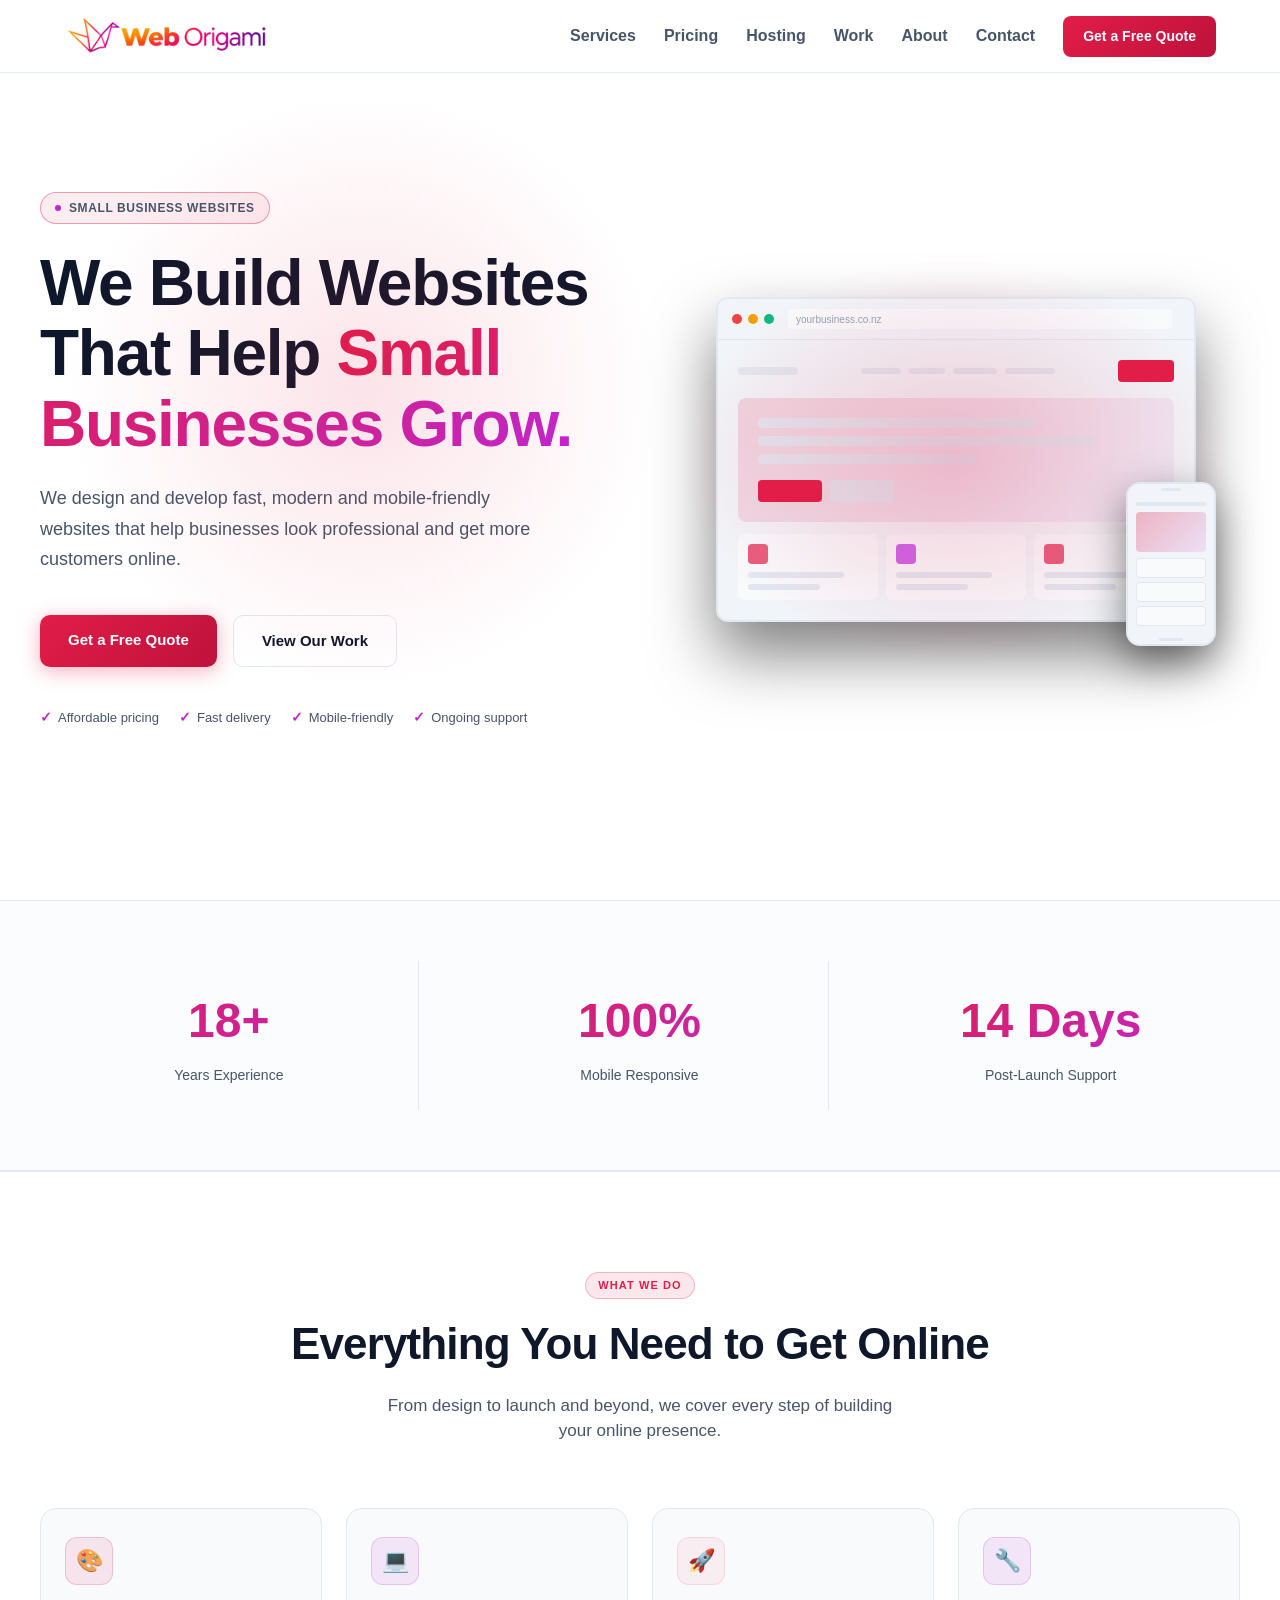
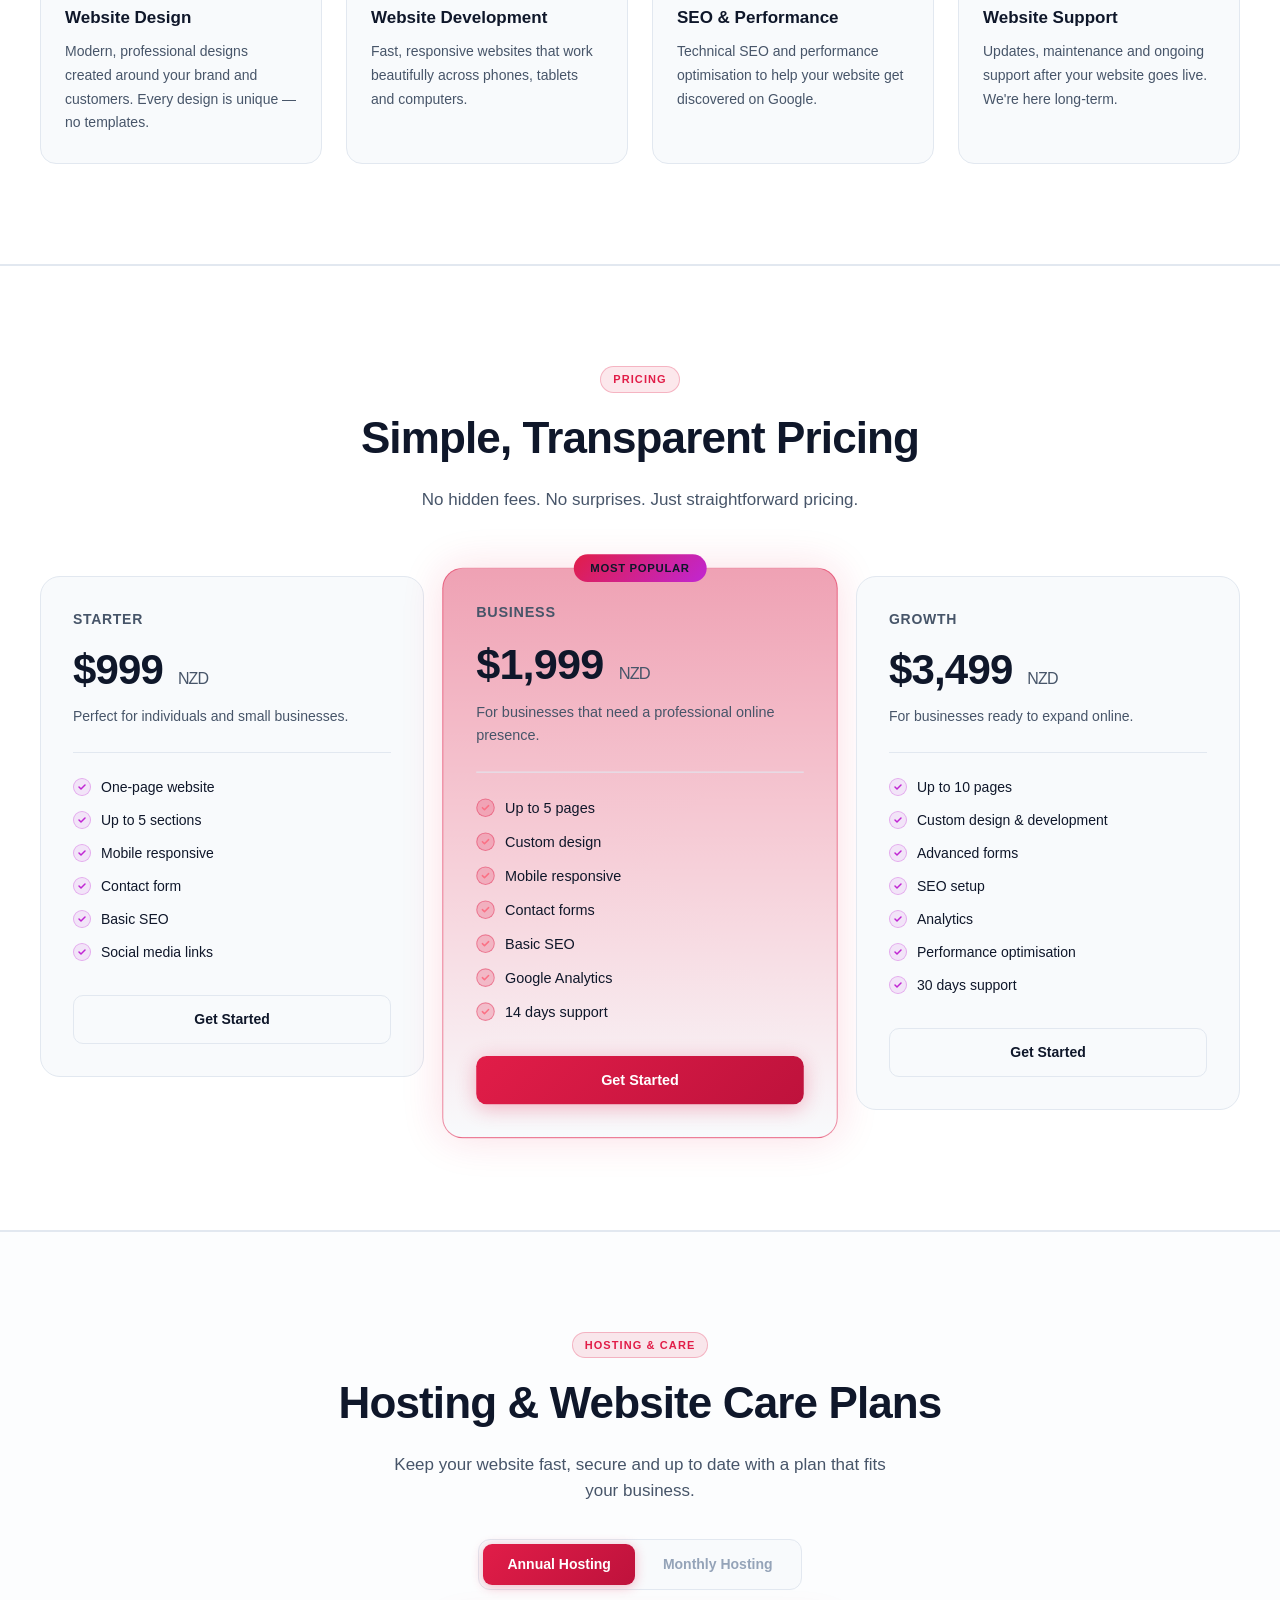
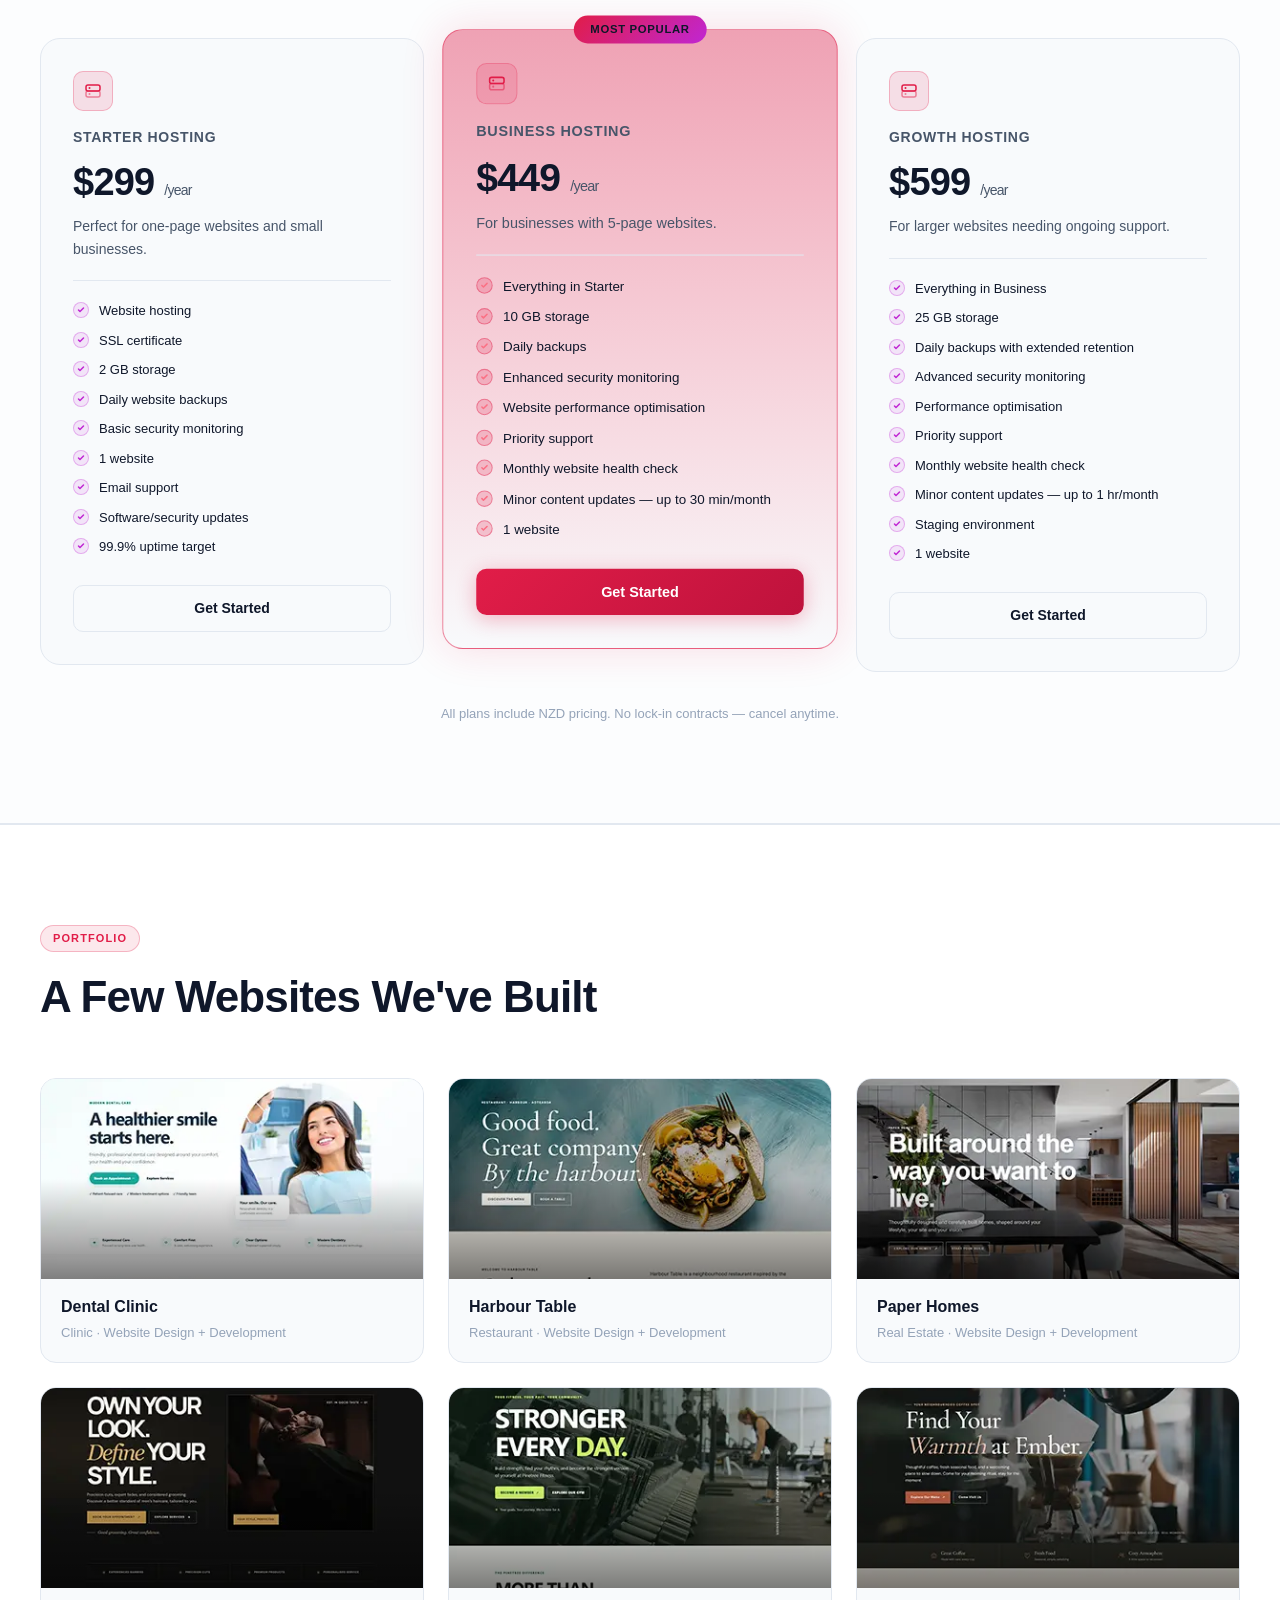
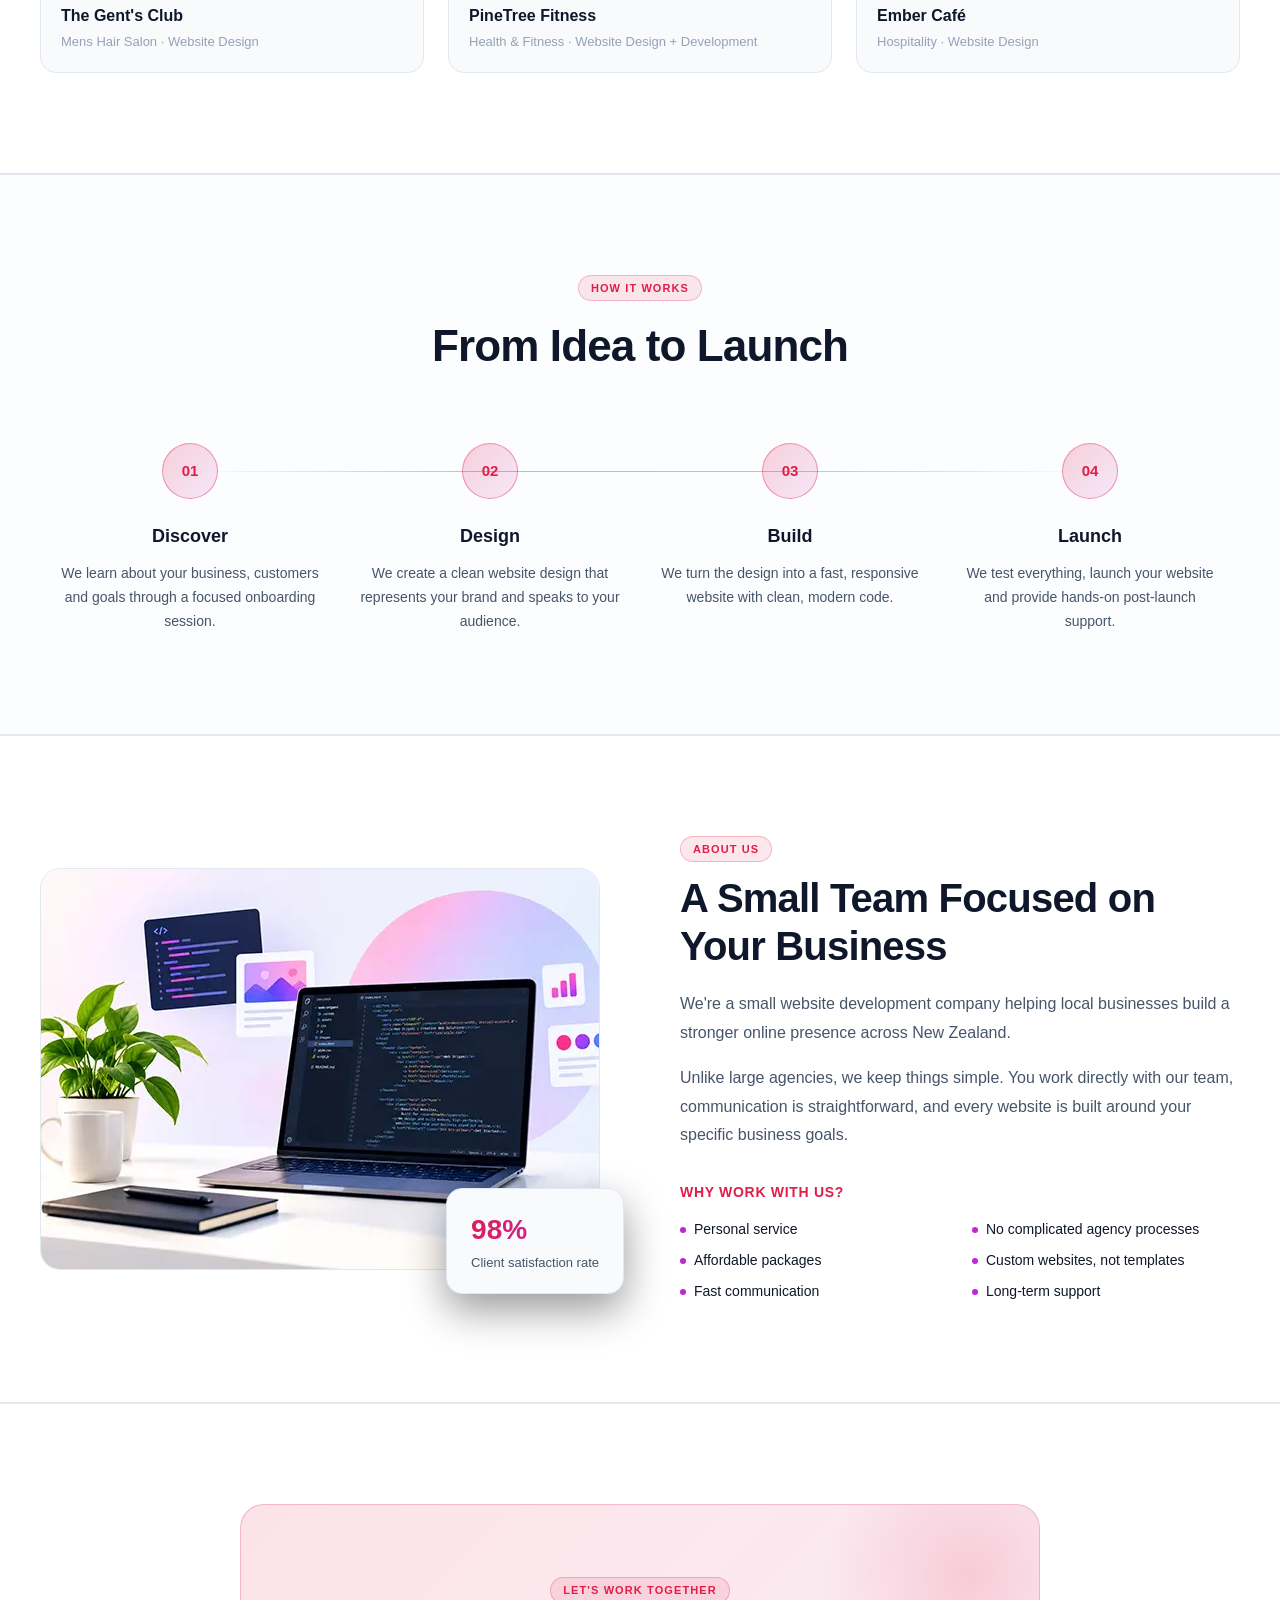
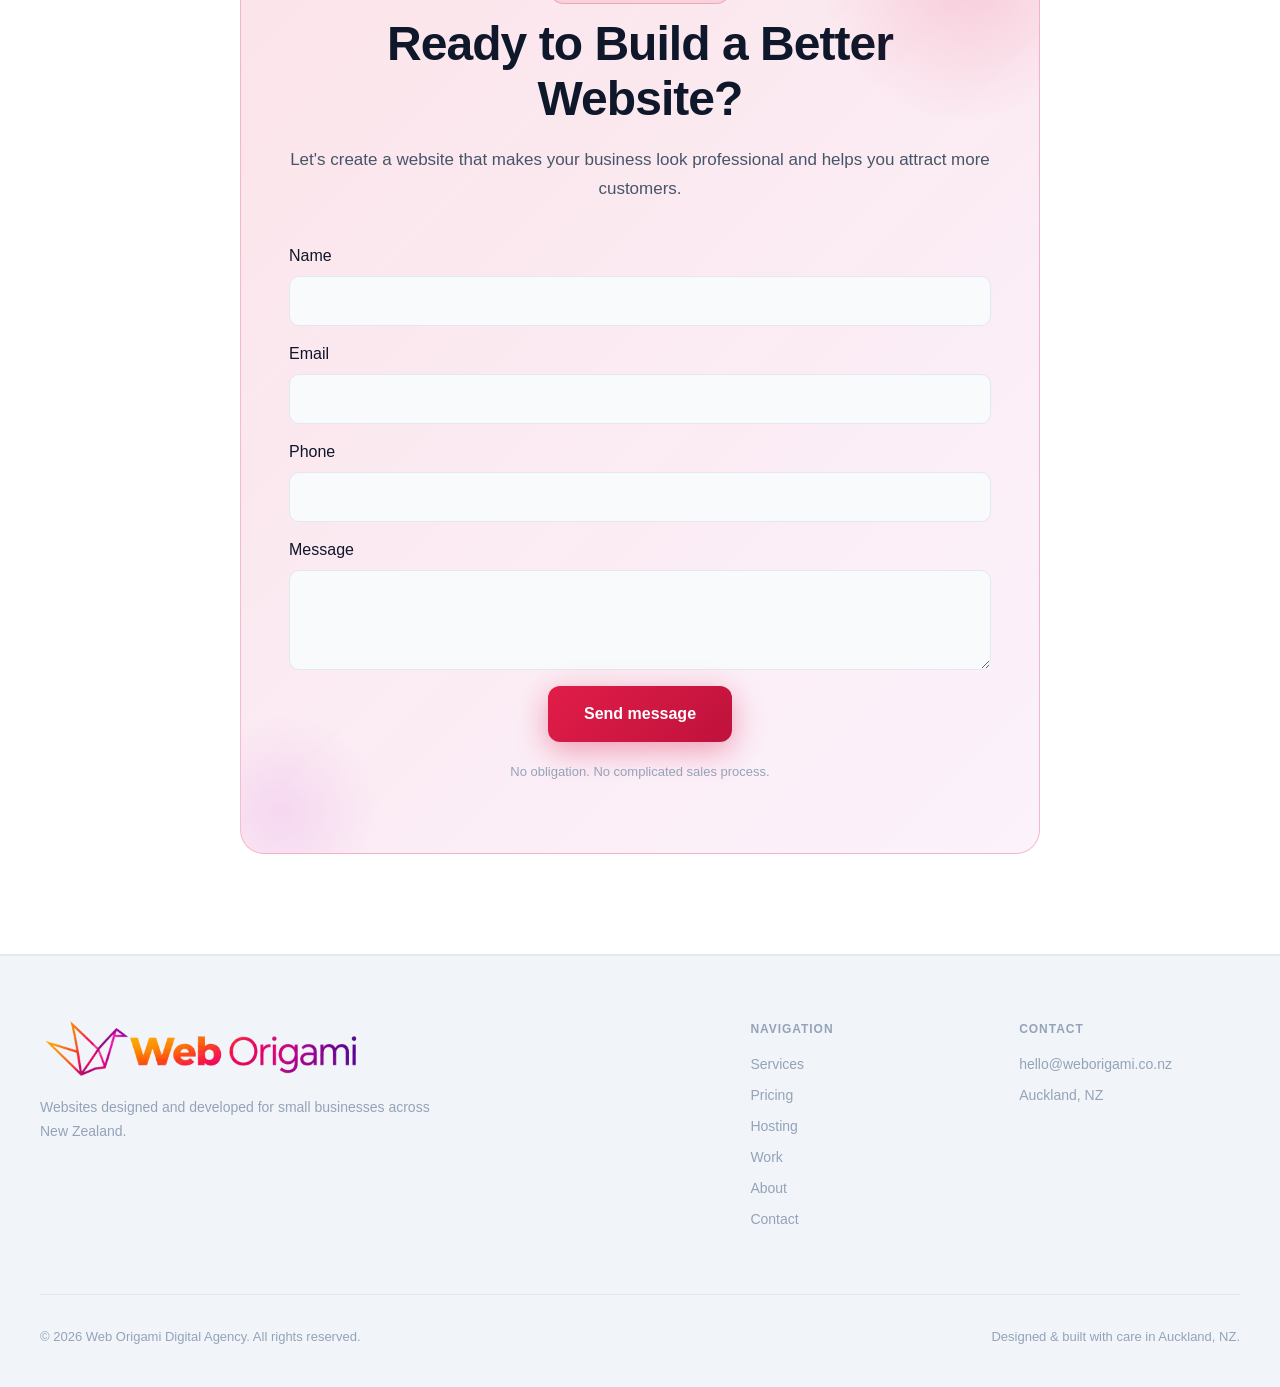
==== commit eecd49e9: "Updated hosting plans" ====
--- a/index.html
+++ b/index.html
@@ -49,7 +49,7 @@
             <nav role="navigation">
                 <div>
                     <a href="/" id="logo" role="banner" aria-label="Web Origami Digital Agency">
-                        <img alt="Web Origami Digital Agency" src="images/Web-Origami-Logo.webp" />
+                        <img alt="Web Origami Digital Agency" src="images/Web-Origami-Logo.webp" width="210" />
                     </a>
                     <div class="desktop-nav">
                         <a href="#services">
@@ -792,7 +792,7 @@
                                             </svg>
                                         </div>
                                         <span class="inline-style-089">
-                                            10 GB
+                                            2 GB
                                             storage
                                         </span>
                                     </div>
@@ -935,7 +935,7 @@
                                             </svg>
                                         </div>
                                         <span class="inline-style-089">
-                                            25 GB
+                                            10 GB
                                             storage
                                         </span>
                                     </div>
@@ -1087,7 +1087,7 @@
                                             </svg>
                                         </div>
                                         <span class="inline-style-089">
-                                            50 GB
+                                            25 GB
                                             storage
                                         </span>
                                     </div>
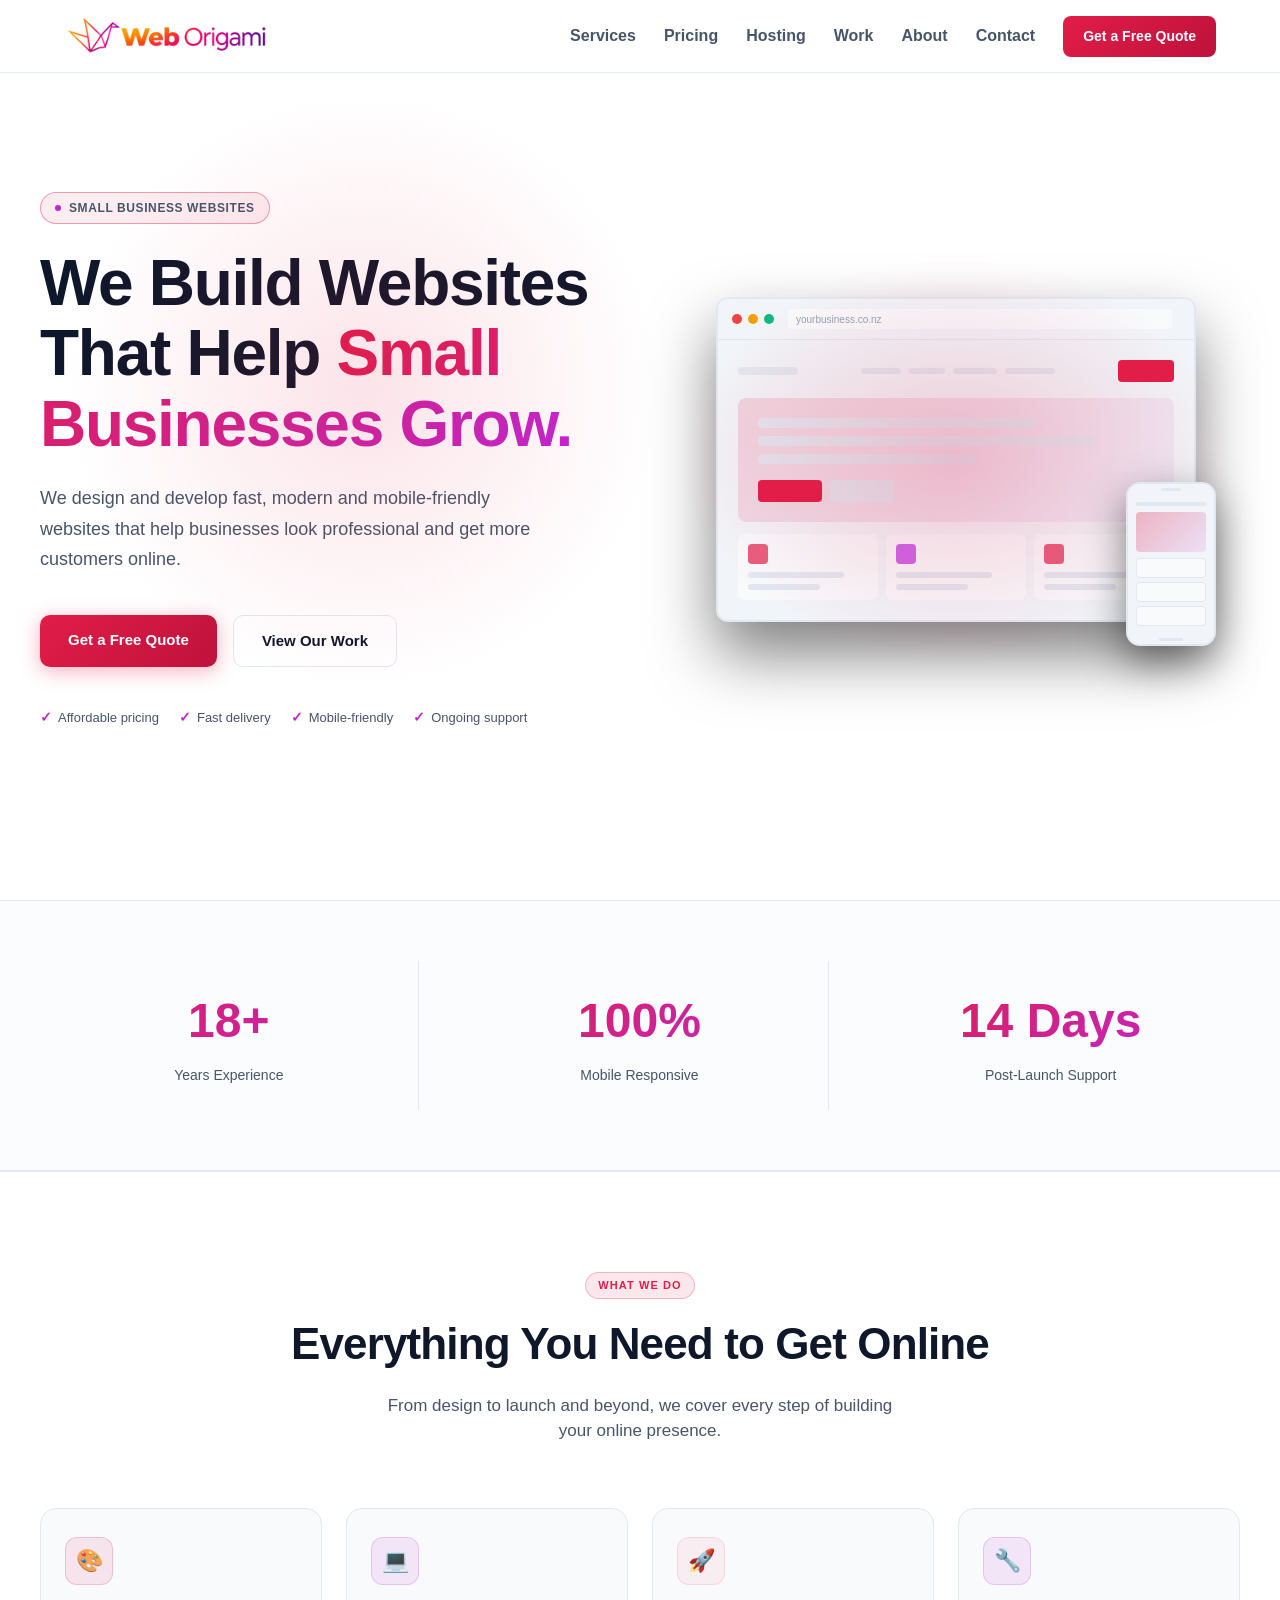
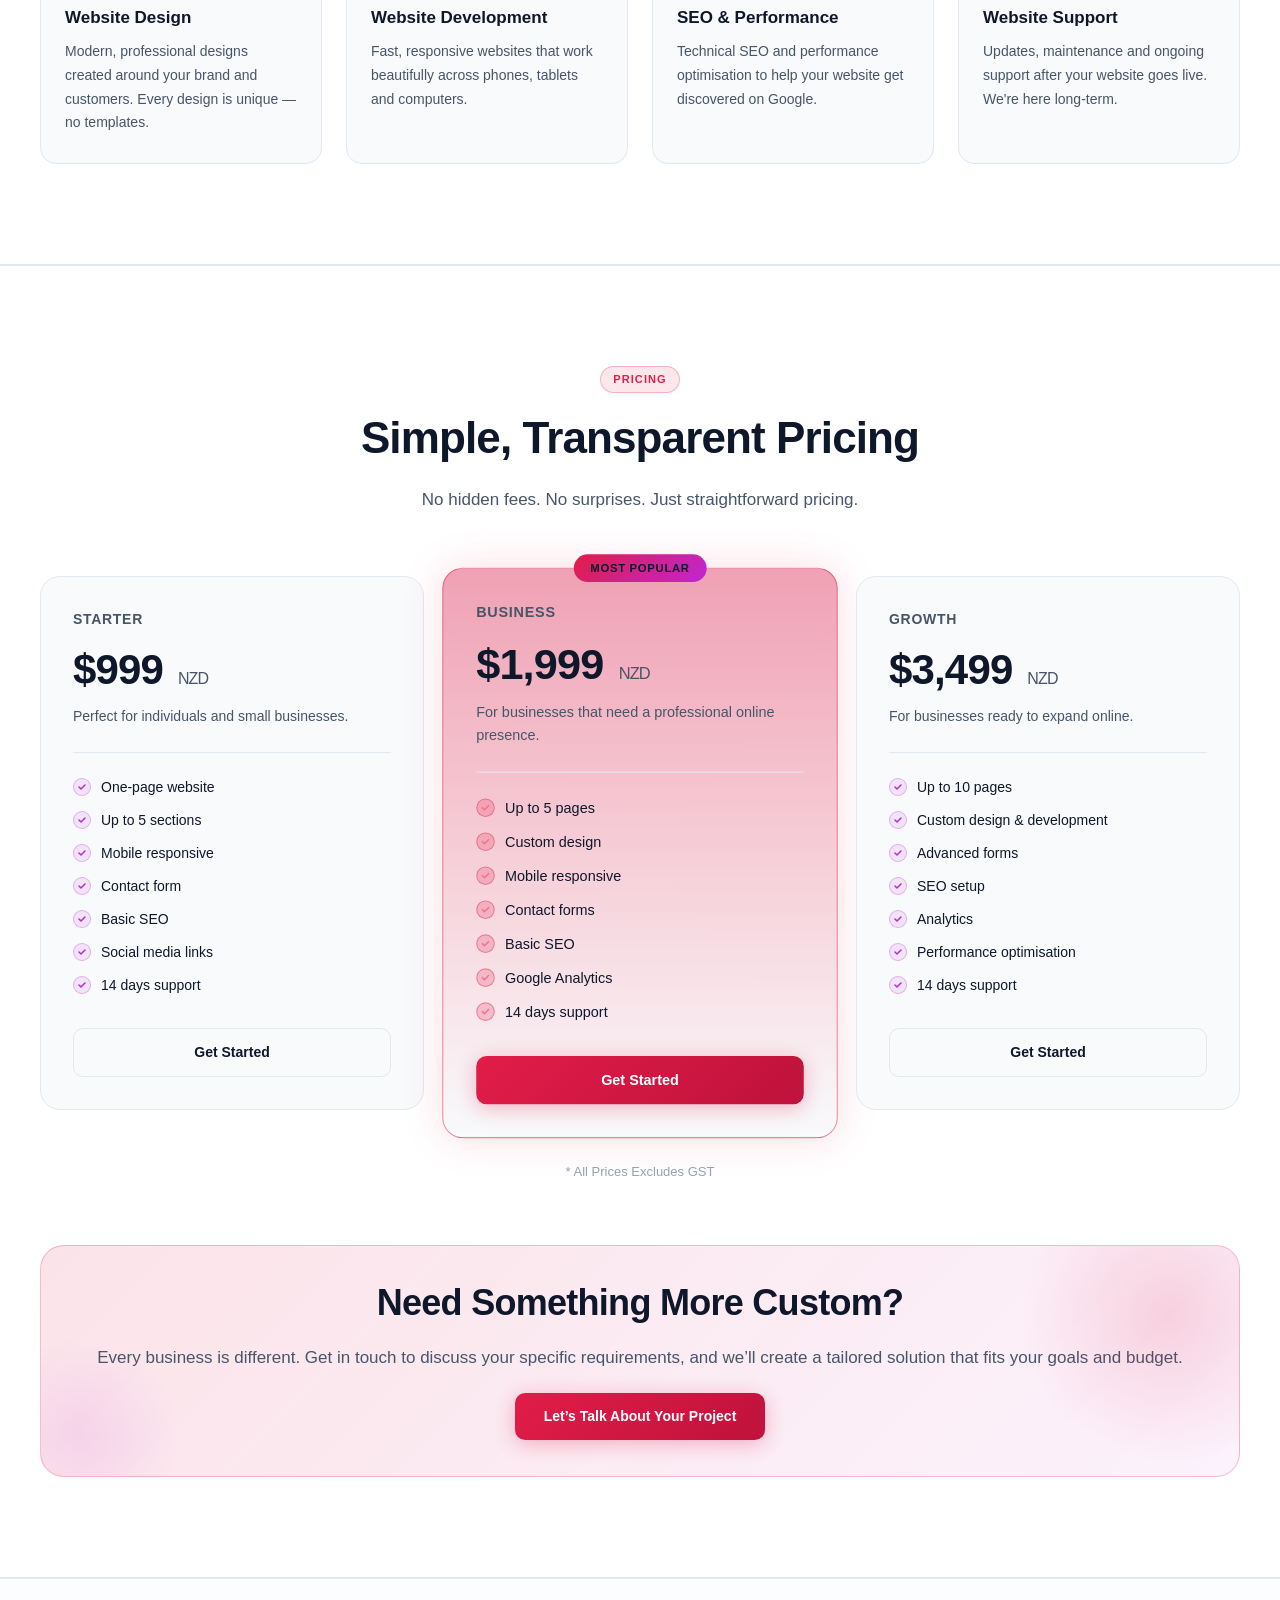
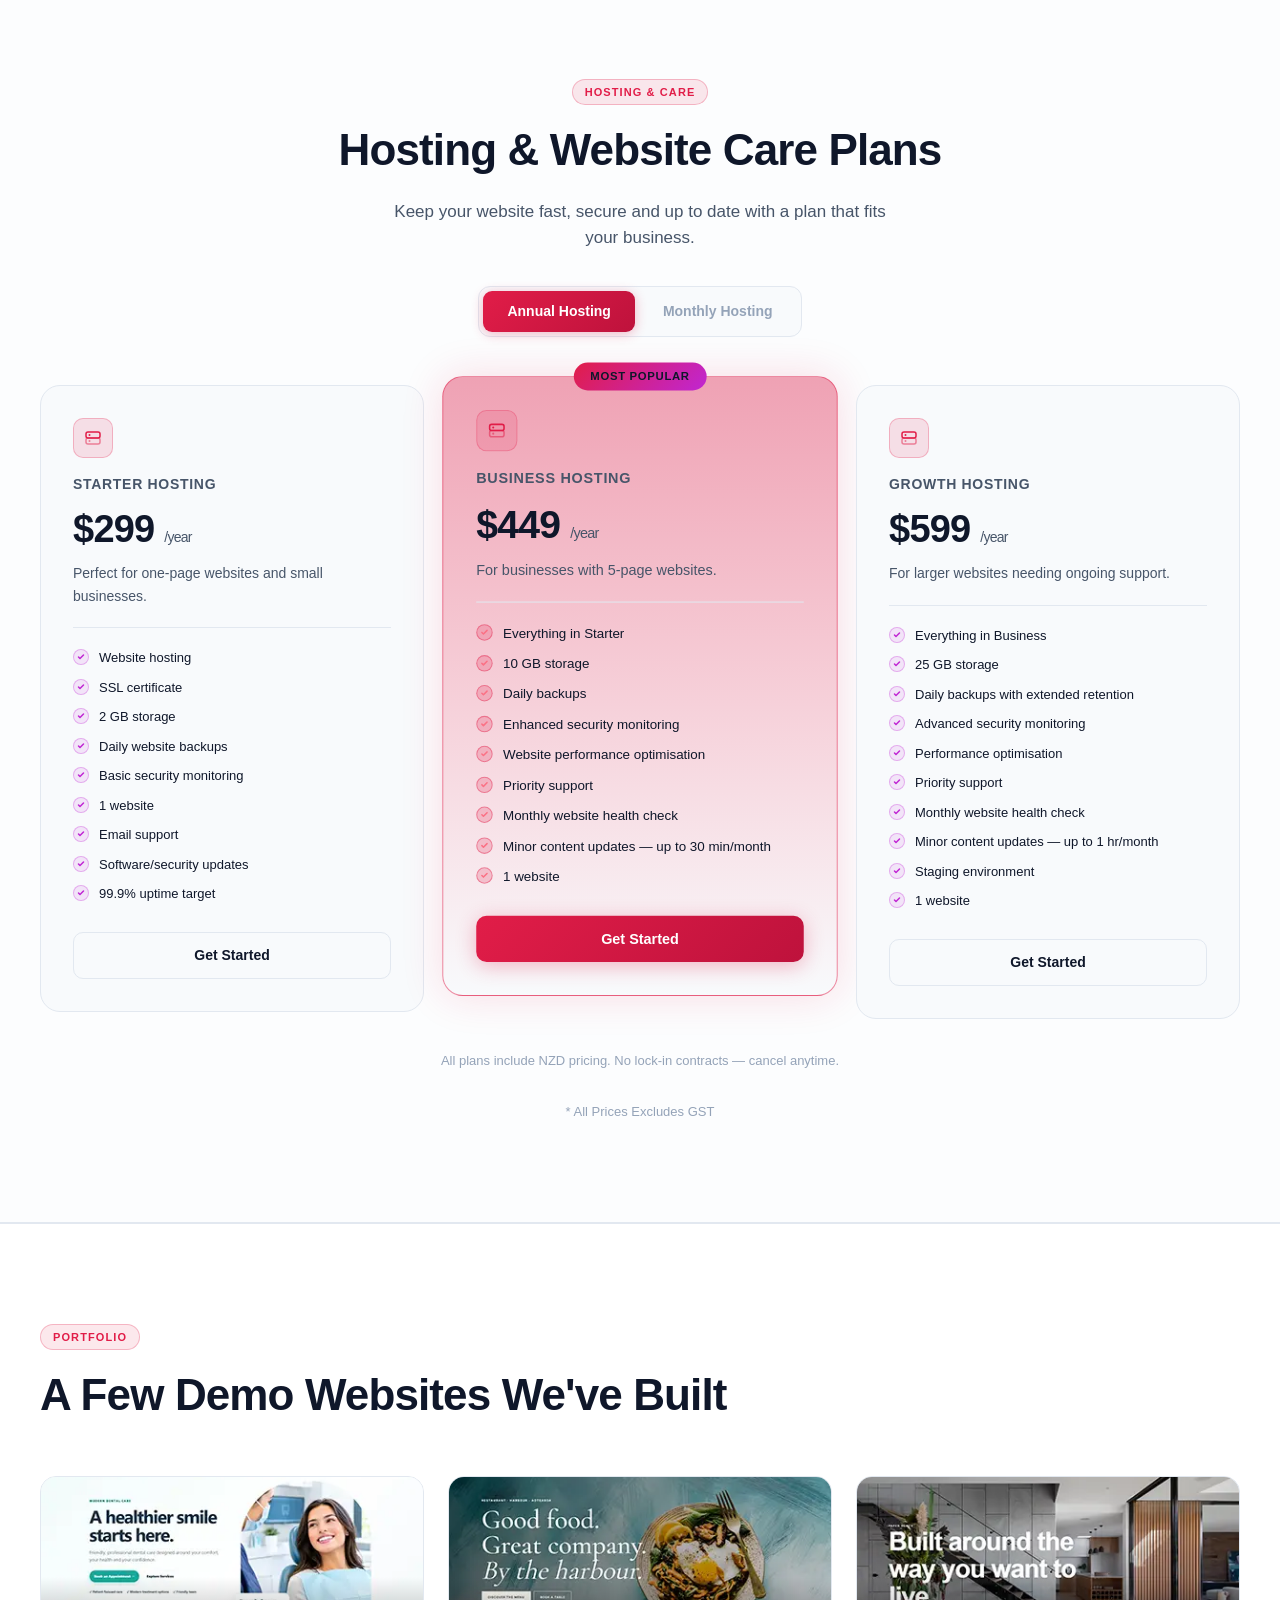
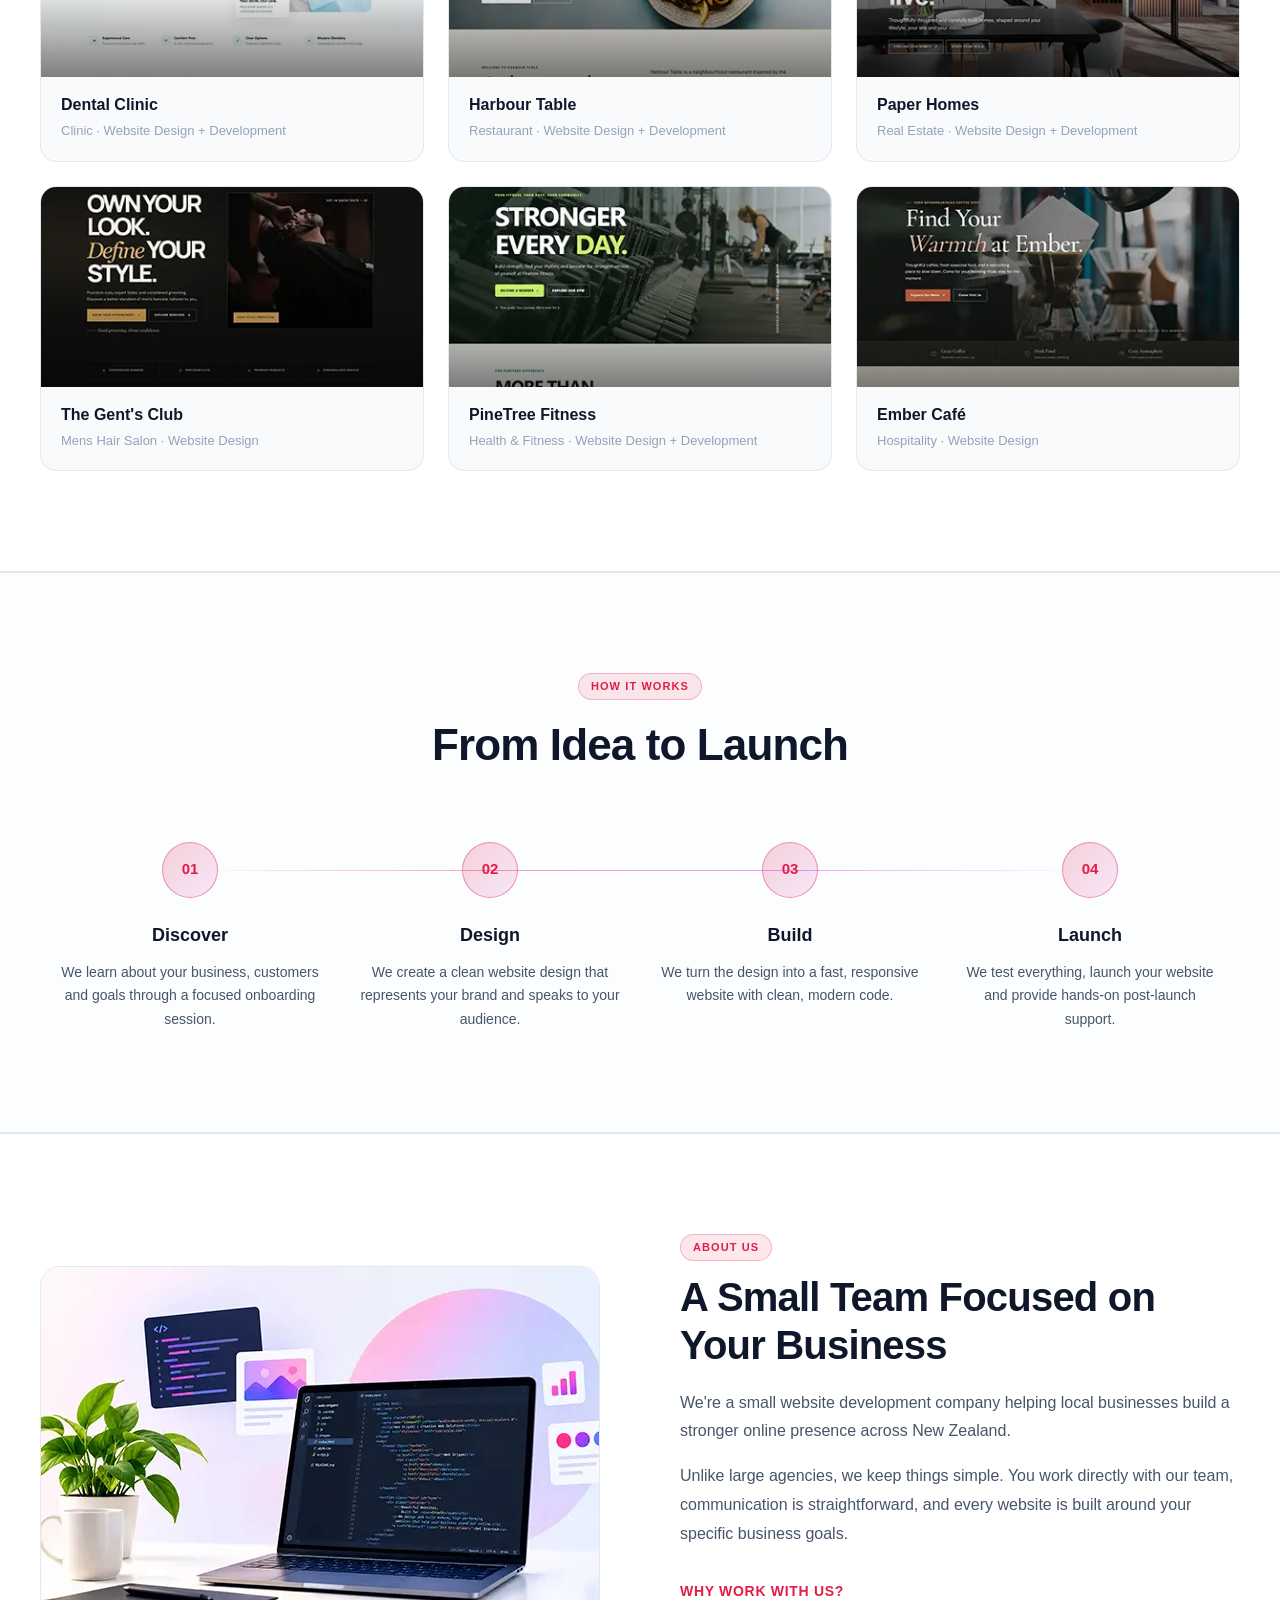
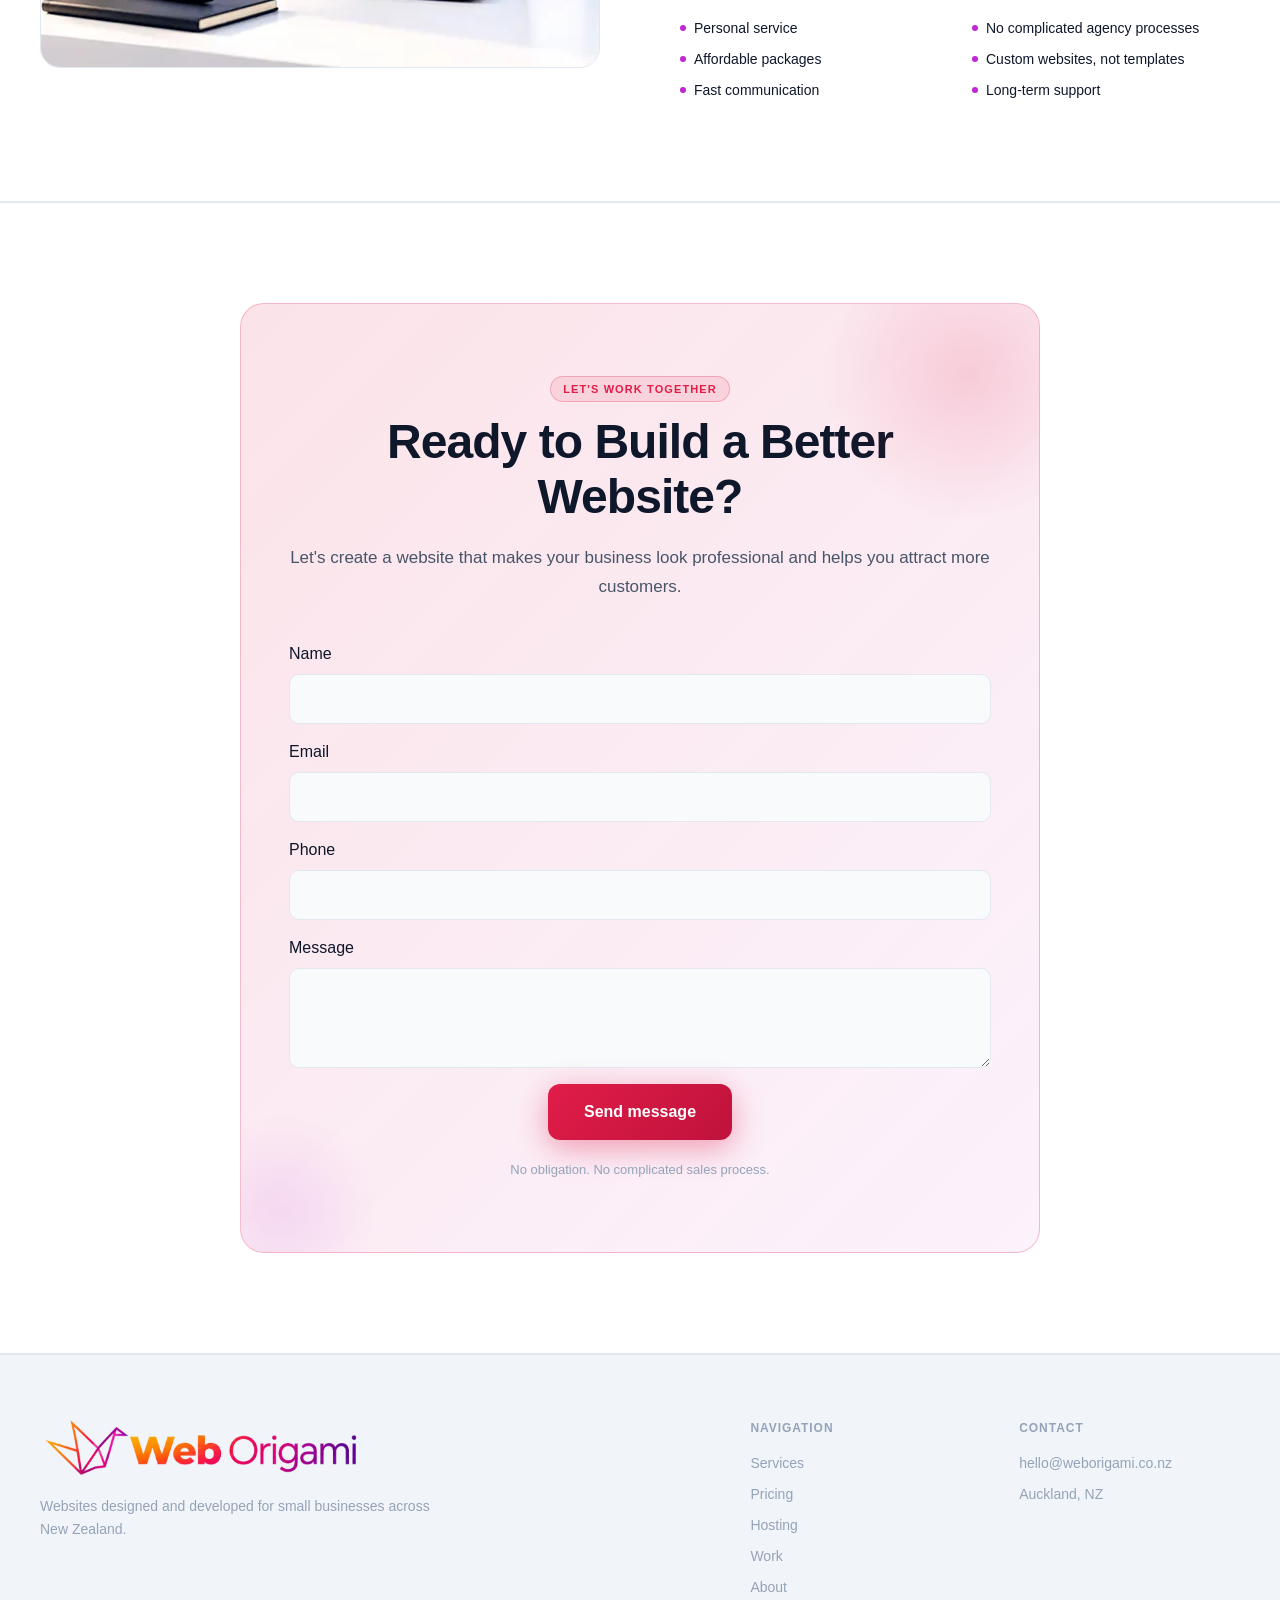
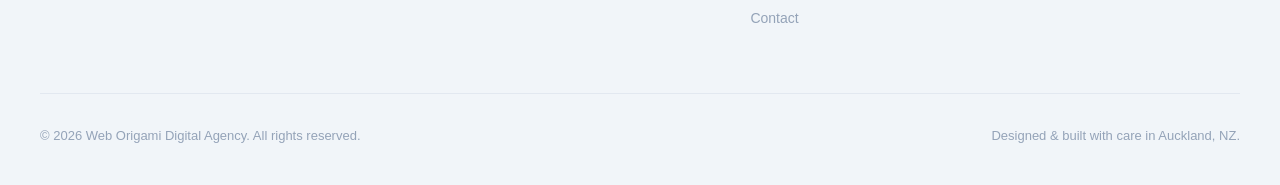
==== commit c17073c1: "Added GST info and also made some improvements" ====
--- a/index.html
+++ b/index.html
@@ -74,7 +74,7 @@
                             Get a Free Quote
                         </a>
                     </div>
-                    <button class="mobile-burger">
+                    <button class="mobile-burger" aria-label="Open navigation menu">
                         <svg fill="none" height="22" viewbox="0 0 22 22" width="22">
                             <path class="mobile-menu-icon" d="M3 6h16M3 11h16M3 16h16" stroke="rgb(15, 23, 42)"
                                 stroke-linecap="round" stroke-width="2">
@@ -472,6 +472,19 @@
                                             links
                                         </span>
                                     </div>
+                                    <div class="inline-style-068">
+                                        <div class="inline-style-069">
+                                            <svg height="10" viewbox="0 0 10 10" width="10">
+                                                <path d="M2 5l2 2 4-4" fill="none" stroke="#C026D3"
+                                                    stroke-linecap="round" stroke-linejoin="round" stroke-width="1.5">
+                                                </path>
+                                            </svg>
+                                        </div>
+                                        <span class="inline-style-070">
+                                            14 days
+                                            support
+                                        </span>
+                                    </div>
                                 </div>
                                 <a class="inline-style-071" href="#contact">
                                     Get
@@ -692,7 +705,7 @@
                                             </svg>
                                         </div>
                                         <span class="inline-style-070">
-                                            30 days
+                                            14 days
                                             support
                                         </span>
                                     </div>
@@ -701,6 +714,25 @@
                                     Get
                                     Started
                                 </a>
+                            </div>
+                        </div>
+                        <div class="inline-style-049">
+                            <p class="inline-style-093" style="text-align: center;">
+                                * All Prices Excludes GST
+                            </p>
+                        </div>
+                        <div class="inline-style-132" style="max-width: 100%;">
+                            <div class="inline-style-133" style="padding: 36px 24px;">
+                                <div class="inline-style-134"></div>
+                                <div class="inline-style-135"></div>
+                                <h4 class="inline-style-136" style="font-size: 36px;">Need Something More Custom?</h4>
+                                <p class="inline-style-137" style="margin-bottom: 20px;">Every business is different.
+                                    Get in touch to discuss your
+                                    specific requirements, and
+                                    we’ll create a tailored solution that fits your goals and budget.</p>
+                                <a class="inline-style-075" href="#contact"
+                                    style="width: auto; max-width: 250px; margin: 0 auto;">Let’s Talk About Your
+                                    Project</a>
                             </div>
                         </div>
                     </div>
@@ -1205,8 +1237,10 @@
                             </div>
                         </div>
                         <p class="inline-style-093">
-                            All
-                            plans include NZD pricing. No lock-in contracts &mdash; cancel anytime.
+                            All plans include NZD pricing. No lock-in contracts &mdash; cancel anytime.
+                        </p>
+                        <p class="inline-style-093">
+                            * All Prices Excludes GST
                         </p>
                     </div>
                 </section>
@@ -1218,7 +1252,7 @@
                                     Portfolio
                                 </div>
                                 <h2 class="inline-style-095">
-                                    A Few Websites We've Built
+                                    A Few Demo Websites We've Built
                                 </h2>
                             </div>
                             <a class="inline-style-096" href="#" style="display: none;">
@@ -1250,7 +1284,7 @@
                                 </a>
                             </div>
                             <div class="inline-style-098">
-                                <a href="/demo/resturant/" target="_blank">
+                                <a href="/demo/restaurant/" target="_blank">
                                     <div class="inline-style-099">
                                         <img alt="Harbour Table" class="inline-style-100"
                                             src="images/restaurant-screenshot.webp" />
@@ -1416,15 +1450,6 @@
                                 <div class="inline-style-112">
                                     <img alt="Small team working together" class="inline-style-113"
                                         src="images/Modern Web Development Workspace.webp" />
-                                </div>
-                                <div class="about-float-card inline-style-114">
-                                    <div class="inline-style-115">
-                                        98%
-                                    </div>
-                                    <div class="inline-style-116">
-                                        Client
-                                        satisfaction rate
-                                    </div>
                                 </div>
                             </div>
                             <div>
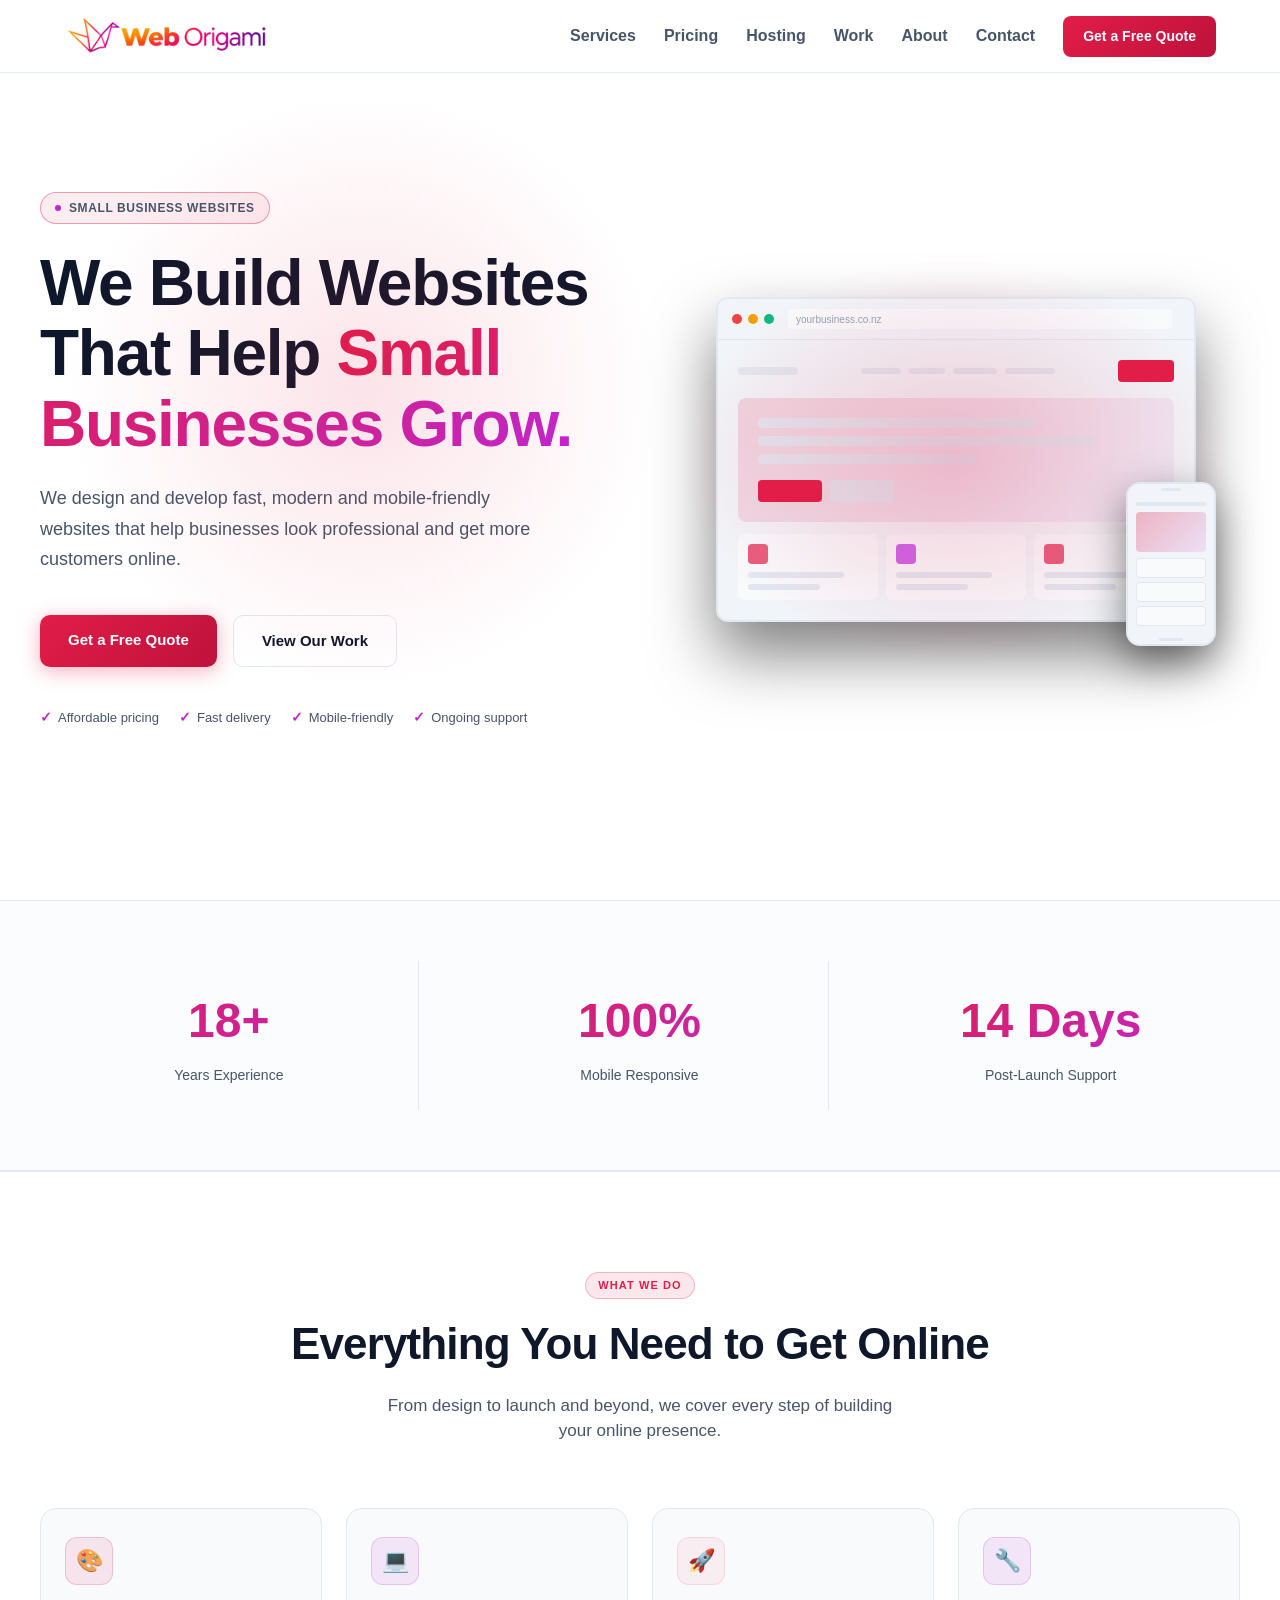
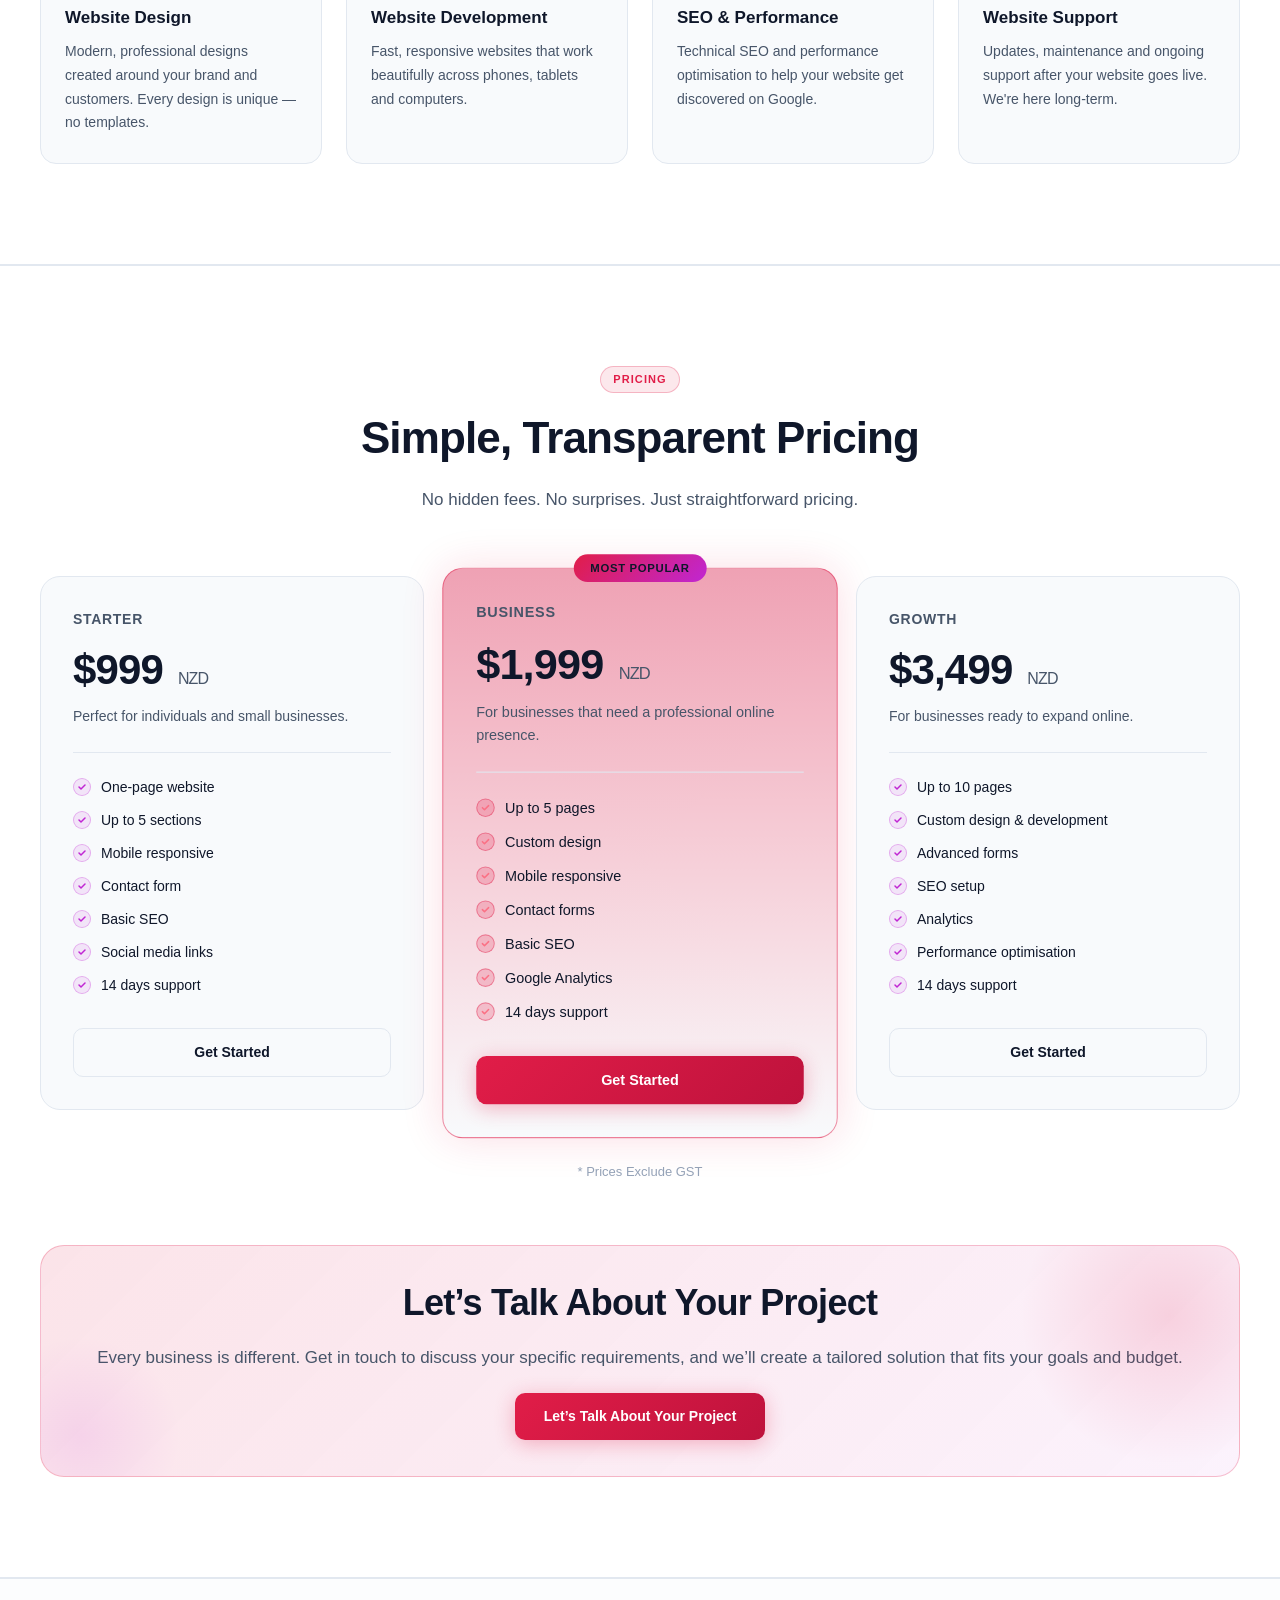
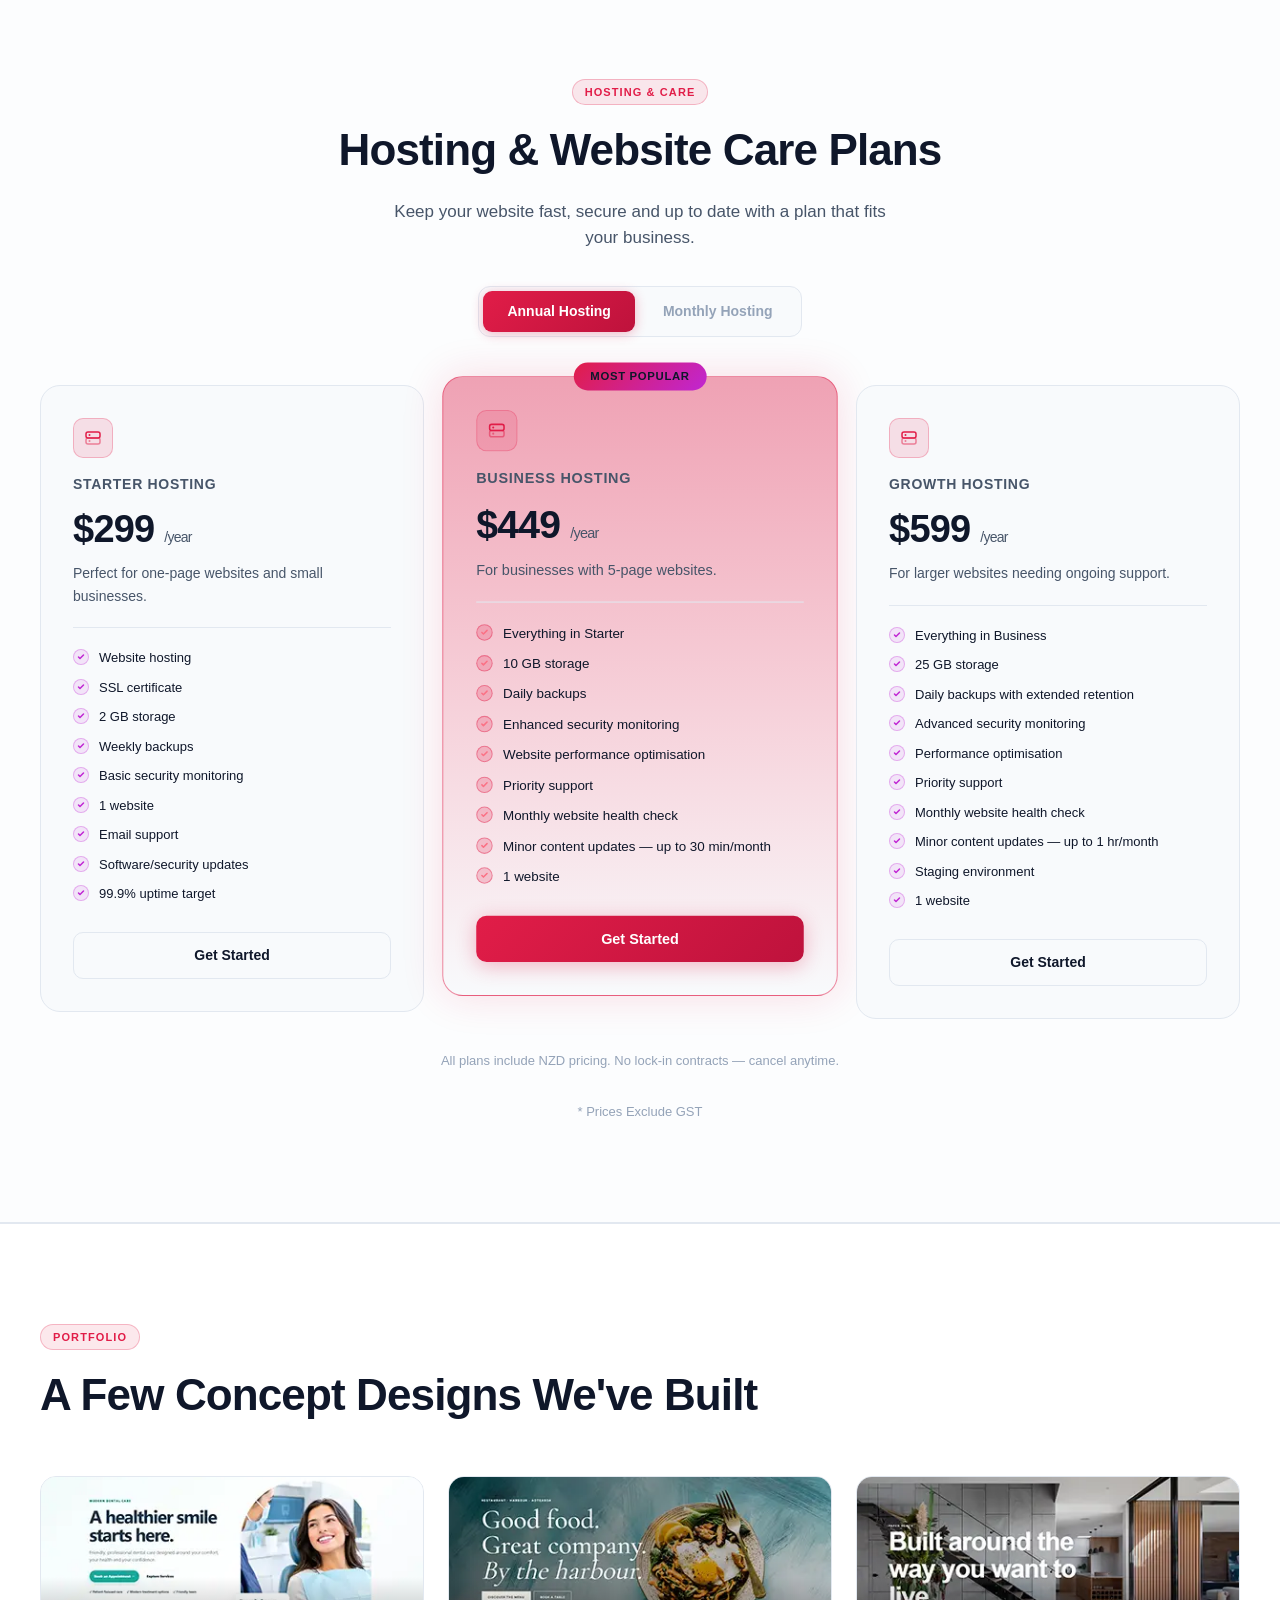
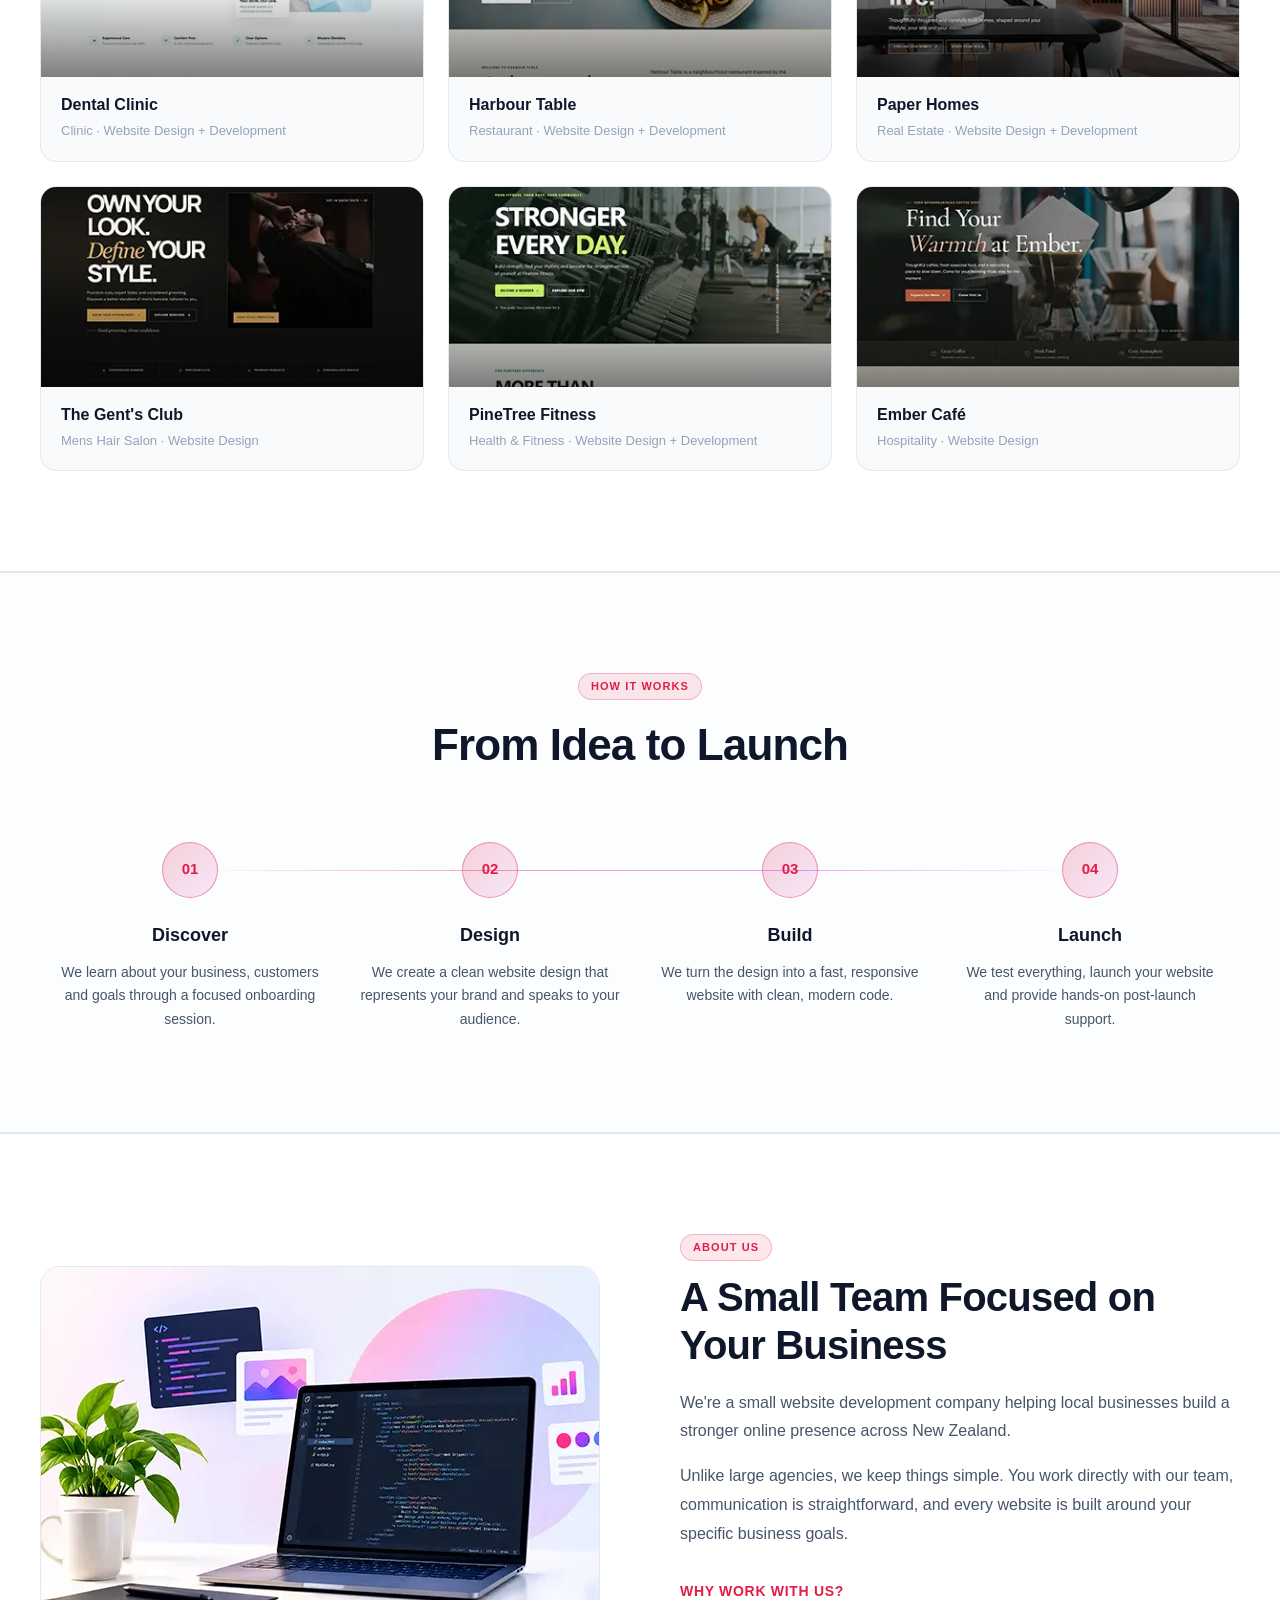
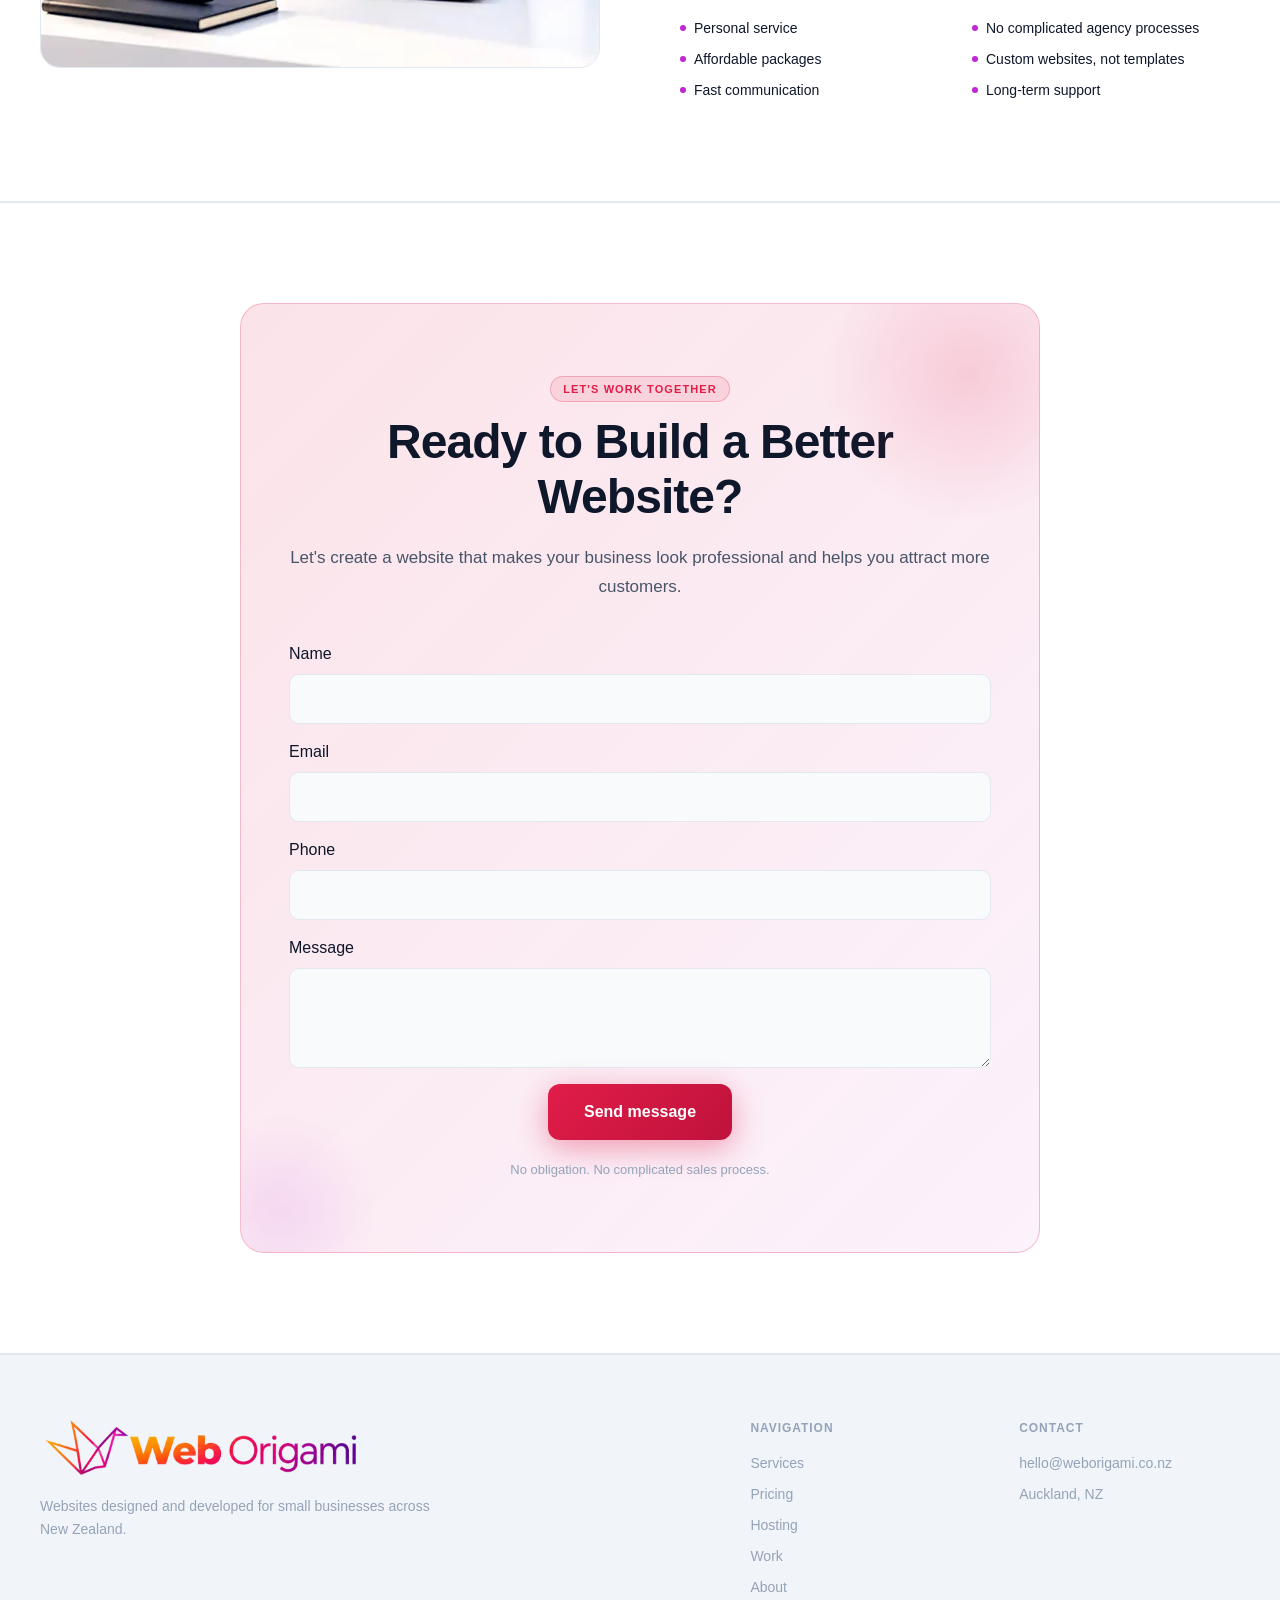
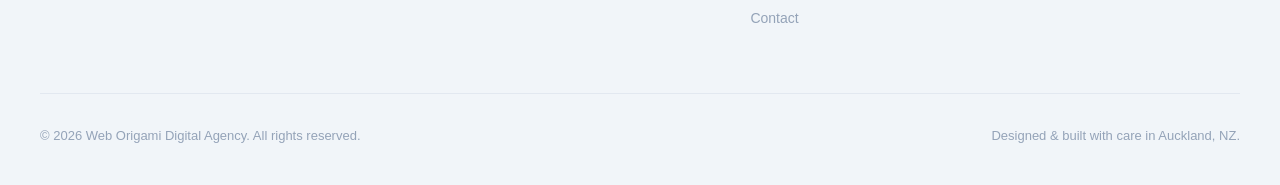
==== commit 3b4b3bee: "Update index.html" ====
--- a/index.html
+++ b/index.html
@@ -718,14 +718,14 @@
                         </div>
                         <div class="inline-style-049">
                             <p class="inline-style-093" style="text-align: center;">
-                                * All Prices Excludes GST
+                                * Prices Exclude GST
                             </p>
                         </div>
                         <div class="inline-style-132" style="max-width: 100%;">
                             <div class="inline-style-133" style="padding: 36px 24px;">
                                 <div class="inline-style-134"></div>
                                 <div class="inline-style-135"></div>
-                                <h4 class="inline-style-136" style="font-size: 36px;">Need Something More Custom?</h4>
+                                <h4 class="inline-style-136" style="font-size: 36px;">Let’s Talk About Your Project</h4>
                                 <p class="inline-style-137" style="margin-bottom: 20px;">Every business is different.
                                     Get in touch to discuss your
                                     specific requirements, and
@@ -837,8 +837,7 @@
                                             </svg>
                                         </div>
                                         <span class="inline-style-089">
-                                            Daily
-                                            website
+                                            Weekly
                                             backups
                                         </span>
                                     </div>
@@ -1240,7 +1239,7 @@
                             All plans include NZD pricing. No lock-in contracts &mdash; cancel anytime.
                         </p>
                         <p class="inline-style-093">
-                            * All Prices Excludes GST
+                            * Prices Exclude GST
                         </p>
                     </div>
                 </section>
@@ -1252,7 +1251,7 @@
                                     Portfolio
                                 </div>
                                 <h2 class="inline-style-095">
-                                    A Few Demo Websites We've Built
+                                    A Few Concept Designs We've Built
                                 </h2>
                             </div>
                             <a class="inline-style-096" href="#" style="display: none;">
@@ -1715,4 +1714,4 @@
 
 </body>
 
-</html>+</html>
